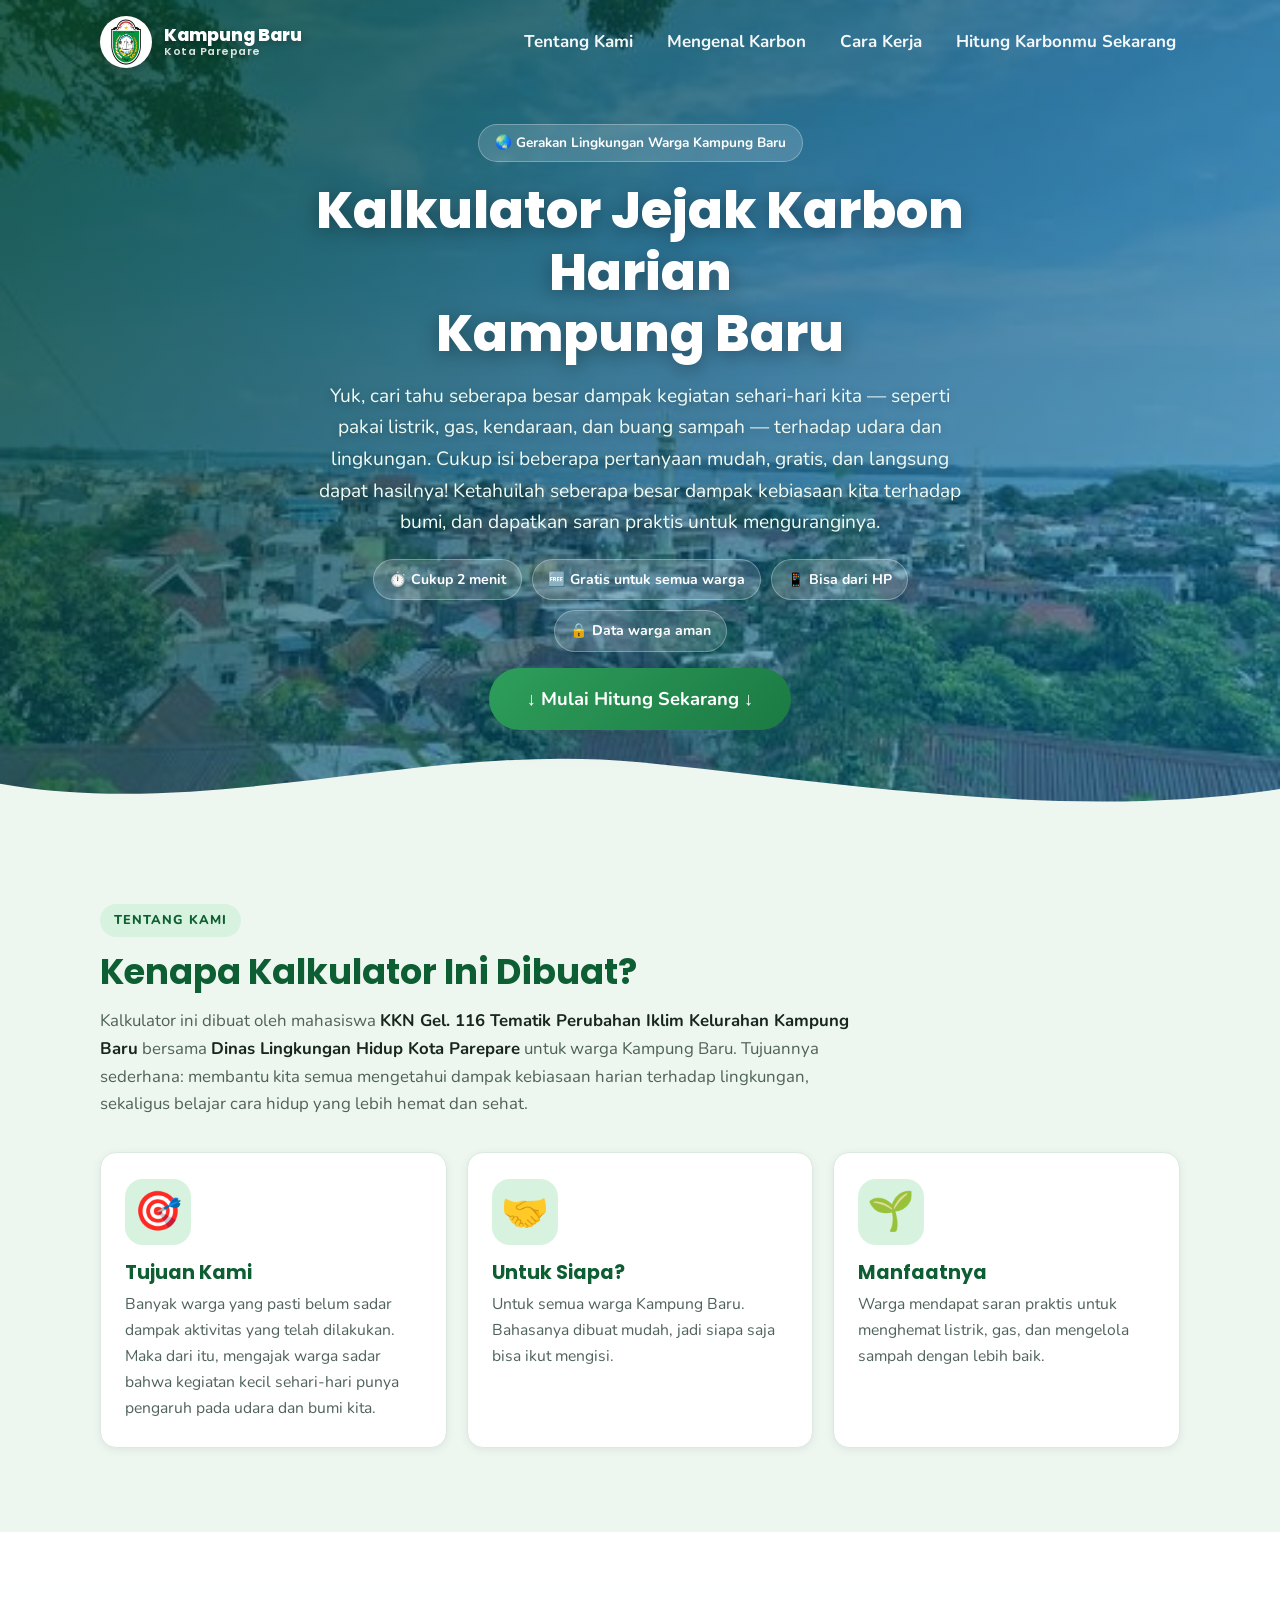
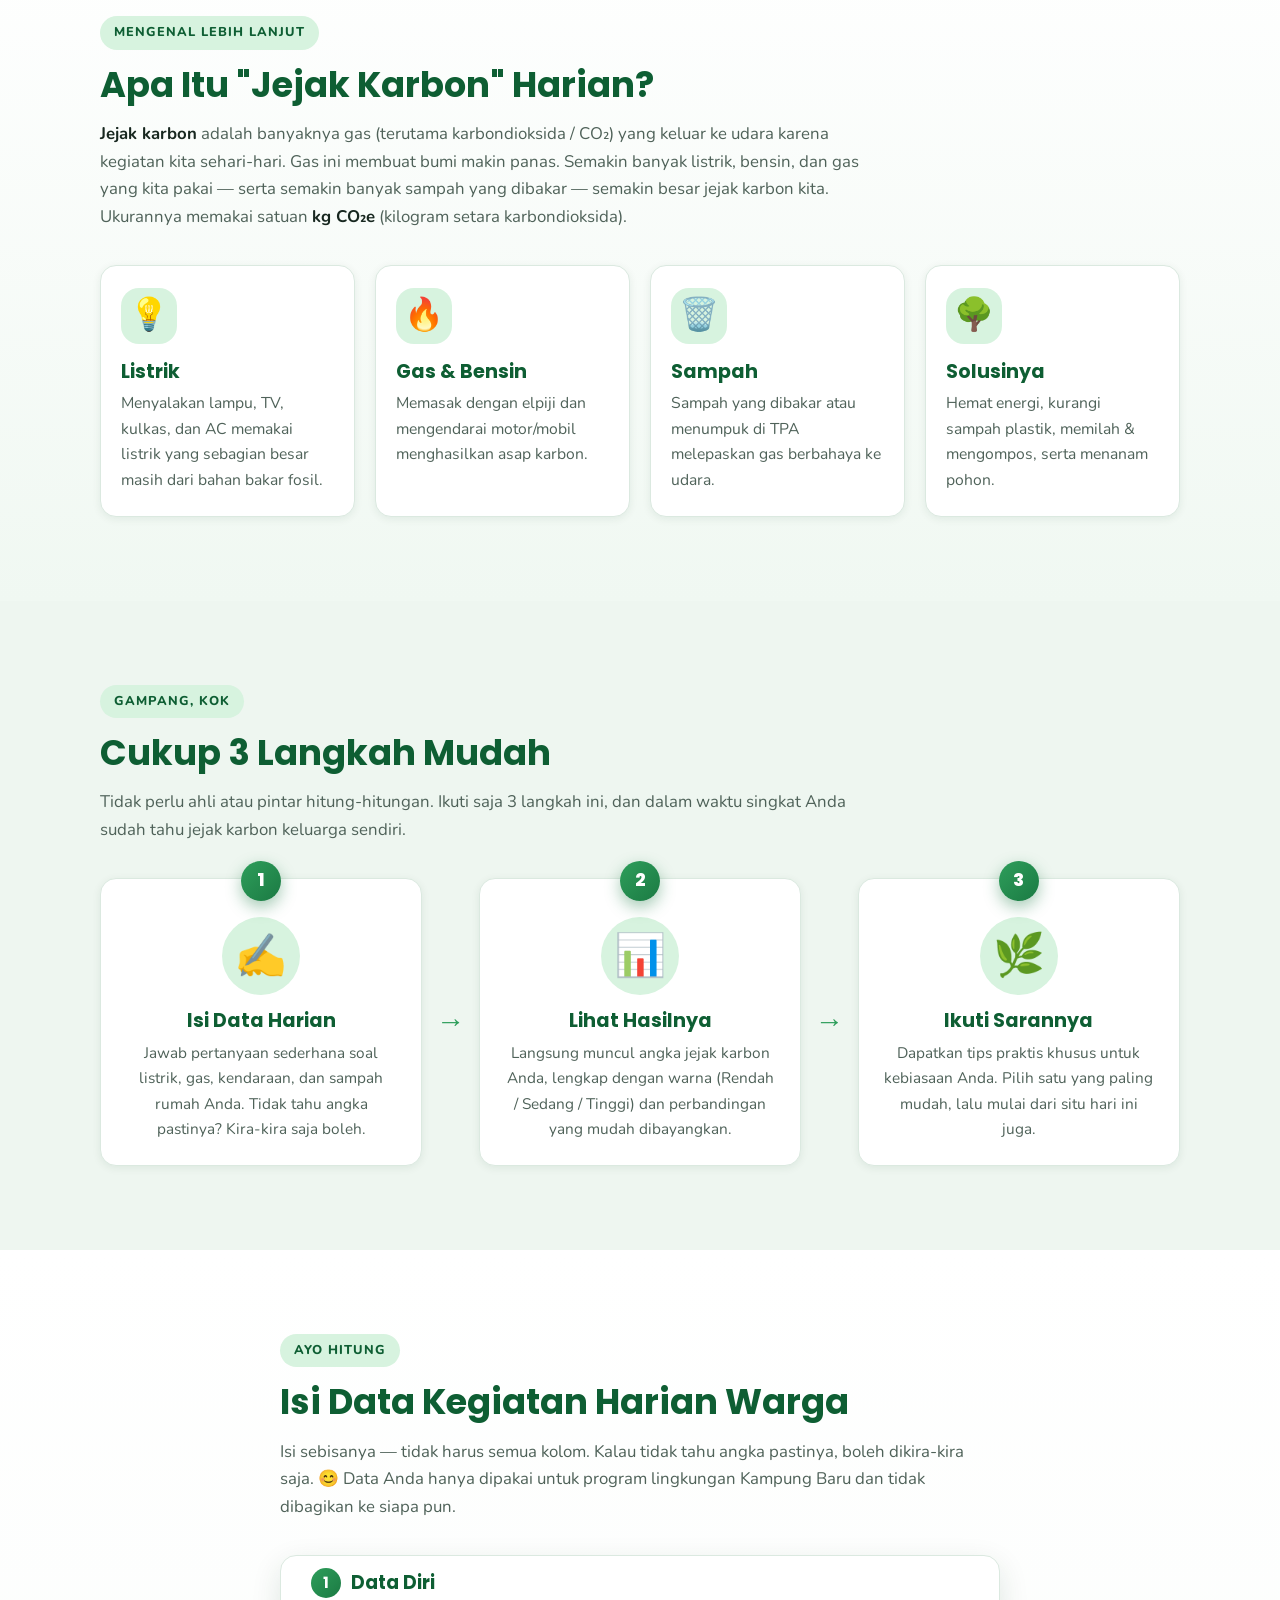
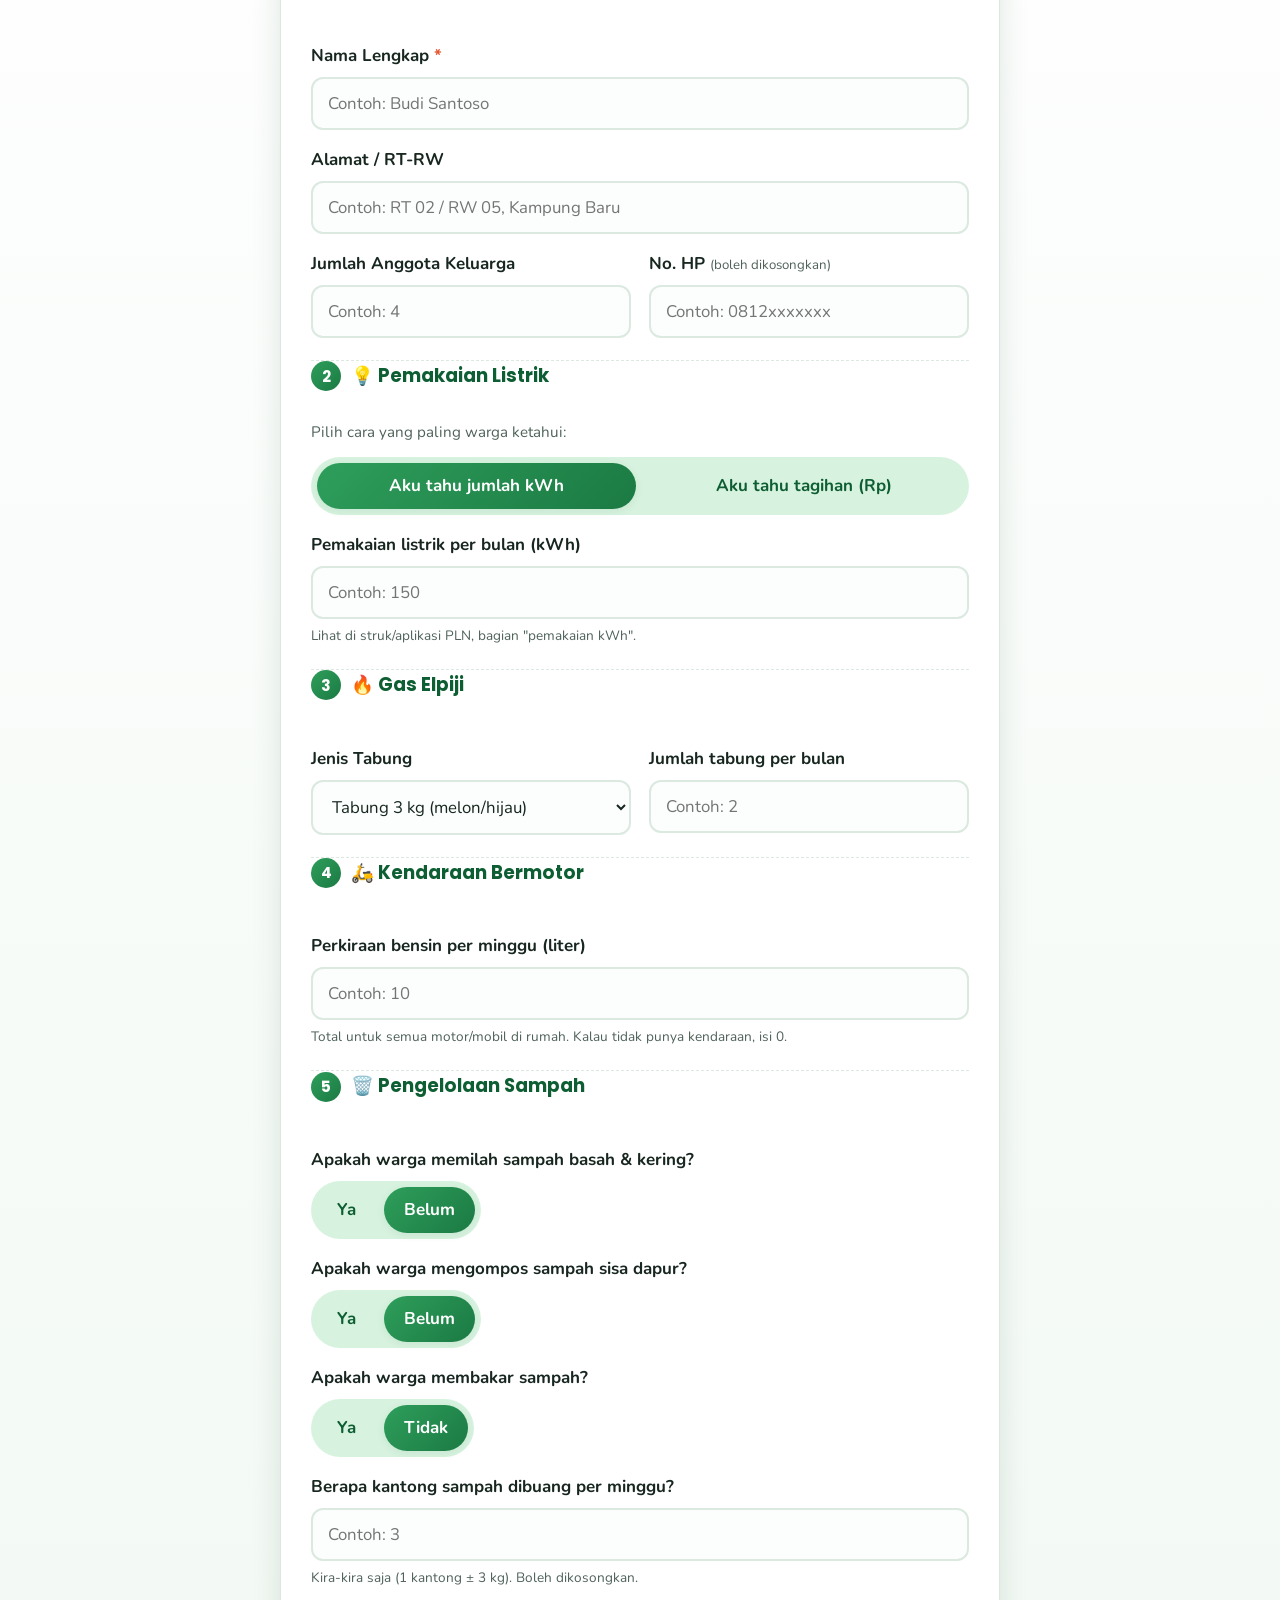
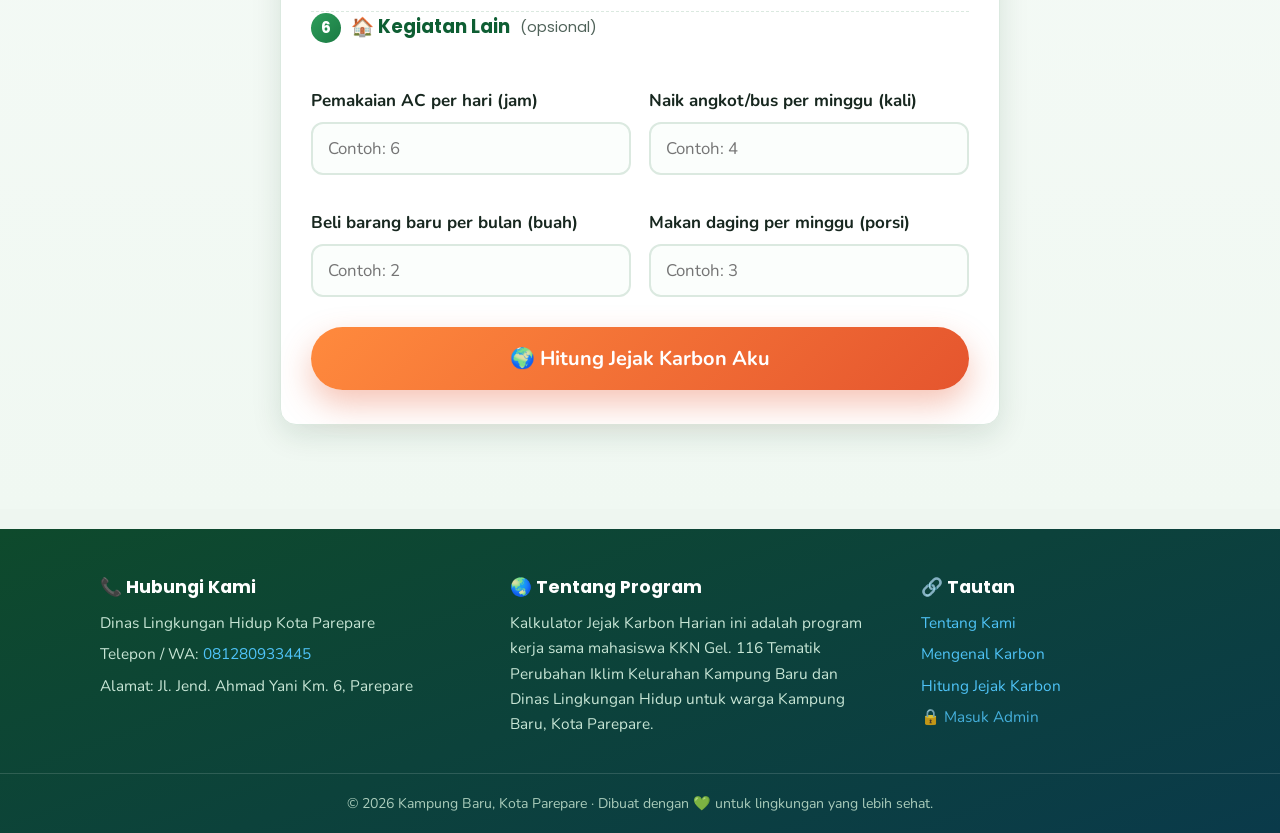
==== index.html @ 6993cfea "Perindah tampilan & perjelas pesan untuk warga Kampung Baru - Hero: tambah chip keunggulan (cukup 2 " ====
<!DOCTYPE html>
<html lang="id">
<head>
  <meta charset="UTF-8">
  <meta name="viewport" content="width=device-width, initial-scale=1.0">
  <meta name="description" content="Kalkulator Jejak Karbon Harian Masyarakat Kampung Baru, Kota Parepare. Ukur dampak warga aktivitas sehari-hari terhadap lingkungan.">
  <meta name="theme-color" content="#1b7a43">
  <title>Kalkulator Jejak Karbon Harian — Kelurahan Kampung Baru, Kecamatan Bacukiki Barat, Kota Parepare</title>

  <link rel="preconnect" href="https://fonts.googleapis.com">
  <link rel="preconnect" href="https://fonts.gstatic.com" crossorigin>
  <link href="https://fonts.googleapis.com/css2?family=Nunito:wght@400;600;700&family=Poppins:wght@600;700;800&display=swap" rel="stylesheet">

  <link rel="stylesheet" href="css/styles.css">
</head>
<body>

  <!-- ============================ HERO / HEADER ============================ -->
  <header class="hero" id="atas">
    <div class="hero-bg" aria-hidden="true"></div>
    <div class="hero-partikel" aria-hidden="true">
      <span></span><span></span><span></span><span></span><span></span><span></span>
    </div>

    <nav class="nav">
      <div class="nav-merek">
        <span class="logo-wrap">
          <img class="logo" src="assets/logo-parepare.png" alt="Logo Kota Parepare"
               onerror="this.style.display='none';var f=document.getElementById('logoFallback');if(f)f.style.display='block';">
          <!-- Fallback emblem (tampil bila logo asli belum diunggah) -->
          <svg id="logoFallback" class="logo logo-fallback" viewBox="0 0 100 100" style="display:none" role="img" aria-label="Emblem Parepare">
            <circle cx="50" cy="50" r="48" fill="#1b7a43" stroke="#fff" stroke-width="3"/>
            <polygon points="50,14 54,26 66,26 56,34 60,46 50,38 40,46 44,34 34,26 46,26" fill="#ffd23f"/>
            <path d="M24 70 h52 l-4 8 h-44 z" fill="#ffffff"/>
            <path d="M50 40 v28 M50 42 l16 24 h-16 z" fill="#ffffff" stroke="#0e5e33" stroke-width="1.5"/>
            <path d="M22 66 q6 4 12 0 q6 -4 12 0 q6 4 12 0 q6 -4 12 0" fill="none" stroke="#4fc3f7" stroke-width="2.4"/>
          </svg>
        </span>
        <span class="nav-judul">Kampung Baru<small>Kota Parepare</small></span>
      </div>

      <button class="nav-toggle" id="navToggle" aria-label="Buka menu">
        <span></span><span></span><span></span>
      </button>

      <ul class="nav-menu" id="navMenu">
        <li><a href="#tentang">Tentang Kami</a></li>
        <li><a href="#belajar">Mengenal Karbon</a></li>
        <li><a href="#langkah">Cara Kerja</a></li>
        <li><a href="#hitung">Hitung Karbonmu Sekarang</a></li>
      </ul>
    </nav>

    <div class="hero-isi">
      <span class="hero-lencana">🌏 Gerakan Lingkungan Warga Kampung Baru</span>
      <h1>Kalkulator Jejak Karbon Harian<br>Kampung Baru</h1>
      <p class="hero-teks">
        Yuk, cari tahu seberapa besar dampak kegiatan sehari-hari kita — seperti pakai listrik,
        gas, kendaraan, dan buang sampah — terhadap udara dan lingkungan.
        Cukup isi beberapa pertanyaan mudah, gratis, dan langsung dapat hasilnya!
        Ketahuilah seberapa besar dampak kebiasaan kita terhadap bumi, dan dapatkan saran praktis untuk menguranginya.
      </p>

      <ul class="hero-chip" aria-label="Keunggulan">
        <li>⏱️ Cukup 2 menit</li>
        <li>🆓 Gratis untuk semua warga</li>
        <li>📱 Bisa dari HP</li>
        <li>🔒 Data warga aman</li>
      </ul>

      <a href="#hitung" class="tombol tombol-hero">↓ Mulai Hitung Sekarang ↓</a>
    </div>

    <svg class="hero-gelombang" viewBox="0 0 1440 120" preserveAspectRatio="none" aria-hidden="true">
      <path d="M0,64 C240,120 480,0 720,32 C960,64 1200,120 1440,72 L1440,120 L0,120 Z"></path>
    </svg>
  </header>

  <main>

    <!-- ============================ TENTANG KAMI ============================ -->
    <section id="tentang" class="seksi reveal">
      <div class="wadah">
        <span class="seksi-label">Tentang Kami</span>
        <h2 class="seksi-judul">Kenapa Kalkulator Ini Dibuat?</h2>
        <p class="seksi-intro">
          Kalkulator ini dibuat oleh mahasiswa <strong>KKN Gel. 116 Tematik Perubahan Iklim Kelurahan Kampung Baru</strong> bersama
          <strong>Dinas Lingkungan Hidup Kota Parepare</strong> untuk warga Kampung Baru.
          Tujuannya sederhana: membantu kita semua mengetahui dampak kebiasaan harian
          terhadap lingkungan, sekaligus belajar cara hidup yang lebih hemat dan sehat.
        </p>

        <div class="kartu-grid">
          <div class="kartu">
            <div class="kartu-ikon">🎯</div>
            <h3>Tujuan Kami</h3>
            <p>Banyak warga yang pasti belum sadar dampak aktivitas yang telah dilakukan. Maka dari itu, mengajak warga sadar bahwa kegiatan kecil sehari-hari punya pengaruh pada udara dan bumi kita.</p>
          </div>
          <div class="kartu">
            <div class="kartu-ikon">🤝</div>
            <h3>Untuk Siapa?</h3>
            <p>Untuk semua warga Kampung Baru. Bahasanya dibuat mudah, jadi siapa saja bisa ikut mengisi.</p>
          </div>
          <div class="kartu">
            <div class="kartu-ikon">🌱</div>
            <h3>Manfaatnya</h3>
            <p>Warga mendapat saran praktis untuk menghemat listrik, gas, dan mengelola sampah dengan lebih baik.</p>
          </div>
        </div>
      </div>
    </section>

    <!-- ======================= MENGENAL KARBON HARIAN ======================= -->
    <section id="belajar" class="seksi seksi-alt reveal">
      <div class="wadah">
        <span class="seksi-label">Mengenal Lebih Lanjut</span>
        <h2 class="seksi-judul">Apa Itu "Jejak Karbon" Harian?</h2>
        <p class="seksi-intro">
          <strong>Jejak karbon</strong> adalah banyaknya gas (terutama karbondioksida / CO₂)
          yang keluar ke udara karena kegiatan kita sehari-hari. Gas ini membuat bumi makin panas.
          Semakin banyak listrik, bensin, dan gas yang kita pakai — serta semakin banyak sampah
          yang dibakar — semakin besar jejak karbon kita. Ukurannya memakai satuan
          <strong>kg CO₂e</strong> (kilogram setara karbondioksida).
        </p>

        <div class="kartu-grid kartu-grid-4">
          <div class="kartu kartu-mini">
            <div class="kartu-ikon">💡</div>
            <h3>Listrik</h3>
            <p>Menyalakan lampu, TV, kulkas, dan AC memakai listrik yang sebagian besar masih dari bahan bakar fosil.</p>
          </div>
          <div class="kartu kartu-mini">
            <div class="kartu-ikon">🔥</div>
            <h3>Gas &amp; Bensin</h3>
            <p>Memasak dengan elpiji dan mengendarai motor/mobil menghasilkan asap karbon.</p>
          </div>
          <div class="kartu kartu-mini">
            <div class="kartu-ikon">🗑️</div>
            <h3>Sampah</h3>
            <p>Sampah yang dibakar atau menumpuk di TPA melepaskan gas berbahaya ke udara.</p>
          </div>
          <div class="kartu kartu-mini">
            <div class="kartu-ikon">🌳</div>
            <h3>Solusinya</h3>
            <p>Hemat energi, kurangi sampah plastik, memilah &amp; mengompos, serta menanam pohon.</p>
          </div>
        </div>
      </div>
    </section>

    <!-- ======================= CARA KERJA / 3 LANGKAH ======================= -->
    <section id="langkah" class="seksi reveal">
      <div class="wadah">
        <span class="seksi-label">Gampang, Kok</span>
        <h2 class="seksi-judul">Cukup 3 Langkah Mudah</h2>
        <p class="seksi-intro">
          Tidak perlu ahli atau pintar hitung-hitungan. Ikuti saja 3 langkah ini, dan dalam
          waktu singkat Anda sudah tahu jejak karbon keluarga sendiri.
        </p>

        <div class="langkah-grid">
          <div class="langkah-kartu">
            <div class="langkah-nomor">1</div>
            <div class="langkah-ikon">✍️</div>
            <h3>Isi Data Harian</h3>
            <p>Jawab pertanyaan sederhana soal listrik, gas, kendaraan, dan sampah rumah Anda. Tidak tahu angka pastinya? Kira-kira saja boleh.</p>
          </div>
          <div class="langkah-panah" aria-hidden="true">→</div>
          <div class="langkah-kartu">
            <div class="langkah-nomor">2</div>
            <div class="langkah-ikon">📊</div>
            <h3>Lihat Hasilnya</h3>
            <p>Langsung muncul angka jejak karbon Anda, lengkap dengan warna (Rendah / Sedang / Tinggi) dan perbandingan yang mudah dibayangkan.</p>
          </div>
          <div class="langkah-panah" aria-hidden="true">→</div>
          <div class="langkah-kartu">
            <div class="langkah-nomor">3</div>
            <div class="langkah-ikon">🌿</div>
            <h3>Ikuti Sarannya</h3>
            <p>Dapatkan tips praktis khusus untuk kebiasaan Anda. Pilih satu yang paling mudah, lalu mulai dari situ hari ini juga.</p>
          </div>
        </div>
      </div>
    </section>

    <!-- ============================ FORMULIR ============================ -->
    <section id="hitung" class="seksi seksi-alt reveal">
      <div class="wadah wadah-sempit">
        <span class="seksi-label">Ayo Hitung</span>
        <h2 class="seksi-judul">Isi Data Kegiatan Harian Warga</h2>
        <p class="seksi-intro">
          Isi sebisanya — tidak harus semua kolom. Kalau tidak tahu angka pastinya, boleh dikira-kira saja. 😊
          Data Anda hanya dipakai untuk program lingkungan Kampung Baru dan tidak dibagikan ke siapa pun.
        </p>

        <form id="formKarbon" class="form-karbon" novalidate>

          <!-- Identitas -->
          <fieldset class="grup">
            <legend><span class="grup-nomor">1</span> Data Diri</legend>
            <div class="baris-input">
              <label for="nama">Nama Lengkap <span class="wajib">*</span></label>
              <input type="text" id="nama" placeholder="Contoh: Budi Santoso" autocomplete="name">
            </div>
            <div class="baris-input">
              <label for="alamat">Alamat / RT-RW</label>
              <input type="text" id="alamat" placeholder="Contoh: RT 02 / RW 05, Kampung Baru">
            </div>
            <div class="dua-kolom">
              <div class="baris-input">
                <label for="anggotaKeluarga">Jumlah Anggota Keluarga</label>
                <input type="number" id="anggotaKeluarga" min="1" step="1" inputmode="numeric" placeholder="Contoh: 4">
              </div>
              <div class="baris-input">
                <label for="noHp">No. HP <span class="opsional">(boleh dikosongkan)</span></label>
                <input type="tel" id="noHp" inputmode="tel" placeholder="Contoh: 0812xxxxxxx">
              </div>
            </div>
          </fieldset>

          <!-- Listrik -->
          <fieldset class="grup">
            <legend><span class="grup-nomor">2</span> 💡 Pemakaian Listrik</legend>
            <p class="grup-hint">Pilih cara yang paling warga ketahui:</p>
            <div class="pilihan-pill pilihan-mode">
              <input type="radio" id="modeKwh" name="modeListrik" value="kwh" checked>
              <label for="modeKwh">Aku tahu jumlah kWh</label>
              <input type="radio" id="modeTagihan" name="modeListrik" value="tagihan">
              <label for="modeTagihan">Aku tahu tagihan (Rp)</label>
            </div>

            <div class="baris-input" id="grupKwh">
              <label for="kwhListrik">Pemakaian listrik per bulan (kWh)</label>
              <input type="number" id="kwhListrik" min="0" step="1" inputmode="decimal" placeholder="Contoh: 150">
              <small class="petunjuk">Lihat di struk/aplikasi PLN, bagian "pemakaian kWh".</small>
            </div>

            <div class="baris-input tersembunyi" id="grupTagihan">
              <label for="tagihanListrik">Tagihan listrik per bulan (Rp)</label>
              <input type="number" id="tagihanListrik" min="0" step="1000" inputmode="decimal" placeholder="Contoh: 250000">
              <small class="petunjuk">Nanti kami perkirakan otomatis jumlah kWh-nya.</small>
            </div>
          </fieldset>

          <!-- Gas -->
          <fieldset class="grup">
            <legend><span class="grup-nomor">3</span> 🔥 Gas Elpiji</legend>
            <div class="dua-kolom">
              <div class="baris-input">
                <label for="jenisTabung">Jenis Tabung</label>
                <select id="jenisTabung">
                  <option value="3">Tabung 3 kg (melon/hijau)</option>
                  <option value="12">Tabung 12 kg (biru)</option>
                </select>
              </div>
              <div class="baris-input">
                <label for="jumlahTabung">Jumlah tabung per bulan</label>
                <input type="number" id="jumlahTabung" min="0" step="1" inputmode="decimal" placeholder="Contoh: 2">
              </div>
            </div>
          </fieldset>

          <!-- Kendaraan -->
          <fieldset class="grup">
            <legend><span class="grup-nomor">4</span> 🛵 Kendaraan Bermotor</legend>
            <div class="baris-input">
              <label for="bensinMinggu">Perkiraan bensin per minggu (liter)</label>
              <input type="number" id="bensinMinggu" min="0" step="0.5" inputmode="decimal" placeholder="Contoh: 10">
              <small class="petunjuk">Total untuk semua motor/mobil di rumah. Kalau tidak punya kendaraan, isi 0.</small>
            </div>
          </fieldset>

          <!-- Sampah -->
          <fieldset class="grup">
            <legend><span class="grup-nomor">5</span> 🗑️ Pengelolaan Sampah</legend>

            <div class="baris-input">
              <label>Apakah warga memilah sampah basah &amp; kering?</label>
              <div class="pilihan-pill">
                <input type="radio" id="memilahYa" name="memilah" value="Ya"><label for="memilahYa">Ya</label>
                <input type="radio" id="memilahTidak" name="memilah" value="Tidak" checked><label for="memilahTidak">Belum</label>
              </div>
            </div>

            <div class="baris-input">
              <label>Apakah warga mengompos sampah sisa dapur?</label>
              <div class="pilihan-pill">
                <input type="radio" id="komposYa" name="mengompos" value="Ya"><label for="komposYa">Ya</label>
                <input type="radio" id="komposTidak" name="mengompos" value="Tidak" checked><label for="komposTidak">Belum</label>
              </div>
            </div>

            <div class="baris-input">
              <label>Apakah warga membakar sampah?</label>
              <div class="pilihan-pill">
                <input type="radio" id="bakarYa" name="membakar" value="Ya"><label for="bakarYa">Ya</label>
                <input type="radio" id="bakarTidak" name="membakar" value="Tidak" checked><label for="bakarTidak">Tidak</label>
              </div>
            </div>

            <div class="baris-input">
              <label for="kantongMinggu">Berapa kantong sampah dibuang per minggu?</label>
              <input type="number" id="kantongMinggu" min="0" step="1" inputmode="decimal" placeholder="Contoh: 3">
              <small class="petunjuk">Kira-kira saja (1 kantong ± 3 kg). Boleh dikosongkan.</small>
            </div>
          </fieldset>

          <!-- Aktivitas lain -->
          <fieldset class="grup">
            <legend><span class="grup-nomor">6</span> 🏠 Kegiatan Lain <span class="opsional">(opsional)</span></legend>
            <div class="dua-kolom">
              <div class="baris-input">
                <label for="acJam">Pemakaian AC per hari (jam)</label>
                <input type="number" id="acJam" min="0" step="1" inputmode="decimal" placeholder="Contoh: 6">
              </div>
              <div class="baris-input">
                <label for="transUmumMinggu">Naik angkot/bus per minggu (kali)</label>
                <input type="number" id="transUmumMinggu" min="0" step="1" inputmode="decimal" placeholder="Contoh: 4">
              </div>
              <div class="baris-input">
                <label for="barangBaruBulan">Beli barang baru per bulan (buah)</label>
                <input type="number" id="barangBaruBulan" min="0" step="1" inputmode="decimal" placeholder="Contoh: 2">
              </div>
              <div class="baris-input">
                <label for="dagingMinggu">Makan daging per minggu (porsi)</label>
                <input type="number" id="dagingMinggu" min="0" step="1" inputmode="decimal" placeholder="Contoh: 3">
              </div>
            </div>
          </fieldset>

          <button type="submit" class="tombol tombol-hitung" id="tombolHitung">
            🌍 Hitung Jejak Karbon Aku
          </button>
        </form>

        <!-- ============================ HASIL ============================ -->
        <section id="hasil" class="hasil tersembunyi" aria-live="polite">
          <p class="hasil-sapaan" id="hasilSapaan"></p>
          <h2 class="hasil-judul">Hasil Jejak Karbon Anda</h2>

          <div class="hasil-total-kotak">
            <span class="hasil-total-label">Total jejak karbon harian Anda</span>
            <div class="hasil-total-angka">
              <span id="hasilTotal">0</span> <small>kg CO₂e / hari</small>
            </div>
            <span class="hasil-total-tahun" id="hasilTotalTahun"></span>
          </div>

          <div id="hasilKategori" class="kategori-badge">
            <div class="kategori-ikon" id="hasilKategoriIkon">🌱</div>
            <div class="kategori-teks">
              <strong id="hasilKategoriNama">Jejak Karbon Rendah</strong>
              <span id="hasilKategoriKet"></span>
            </div>
          </div>

          <div class="gauge">
            <div class="gauge-jalur">
              <div class="gauge-isi" id="gaugeIsi"></div>
            </div>
            <div class="gauge-skala">
              <span>Rendah</span><span>Sedang</span><span>Tinggi</span>
            </div>
          </div>

          <!-- Perbandingan yang mudah dibayangkan -->
          <div class="hasil-blok">
            <h3>🔎 Supaya lebih mudah dibayangkan…</h3>
            <p class="setara-intro">Jejak karbon harian Anda kira-kira setara dengan:</p>
            <div class="setara-grid" id="hasilSetara"></div>
          </div>

          <div class="hasil-blok">
            <h3>Dari mana saja karbonnya?</h3>
            <p class="rincian-intro">Ini bagian-bagian kegiatan Anda yang menghasilkan karbon. Bar yang paling panjang adalah yang paling besar.</p>
            <div id="hasilRincian" class="rincian"></div>
          </div>

          <div class="hasil-blok">
            <h3>💚 Saran untuk Anda</h3>
            <ul id="hasilSaran" class="saran-daftar"></ul>
          </div>

          <div class="hasil-aksi">
            <a href="#hitung" class="tombol tombol-kecil">↻ Hitung Ulang</a>
          </div>
        </section>
      </div>
    </section>
  </main>

  <!-- ============================ FOOTER ============================ -->
  <footer class="footer">
    <div class="wadah footer-isi">
      <div class="footer-kolom">
        <h3>📞 Hubungi Kami</h3>
        <p id="kontakInstansi">Dinas Lingkungan Hidup Kota Parepare</p>
        <p>Telepon / WA: <a id="kontakTelepon" href="tel:081280933445">081280933445</a></p>
        <p>Alamat: <span id="kontakAlamat">Jl. Jend. Ahmad Yani Km. 6, Parepare</span></p>
      </div>
      <div class="footer-kolom">
        <h3>🌏 Tentang Program</h3>
        <p>Kalkulator Jejak Karbon Harian ini adalah program kerja sama mahasiswa KKN Gel. 116 Tematik Perubahan Iklim Kelurahan Kampung Baru
           dan Dinas Lingkungan Hidup untuk warga Kampung Baru, Kota Parepare.</p>
      </div>
      <div class="footer-kolom">
        <h3>🔗 Tautan</h3>
        <p><a href="#tentang">Tentang Kami</a></p>
        <p><a href="#belajar">Mengenal Karbon</a></p>
        <p><a href="#hitung">Hitung Jejak Karbon</a></p>
        <p><a href="#" id="bukaAdmin" class="tautan-admin">🔒 Masuk Admin</a></p>
      </div>
    </div>
    <div class="footer-bawah">
      <p>&copy; <span id="tahunFooter">2026</span> Kampung Baru, Kota Parepare · Dibuat dengan 💚 untuk lingkungan yang lebih sehat.</p>
    </div>
  </footer>

  <!-- ============================ MODAL SARAN ============================ -->
  <div id="modalSaran" class="modal" aria-hidden="true" role="dialog" aria-modal="true" aria-labelledby="modalJudul">
    <div class="modal-latar"></div>
    <div class="modal-kotak">
      <button class="modal-tutup" id="modalTutup" aria-label="Tutup">&times;</button>
      <div class="modal-ikon" id="modalIkon">🌱</div>
      <h3 class="modal-judul" id="modalJudul">Jejak Karbon Aku</h3>
      <p class="modal-ket" id="modalKet"></p>
      <h4 class="modal-subjudul">Beberapa langkah mudah yang bisa warga coba:</h4>
      <ul class="modal-saran" id="modalSaranDaftar"></ul>
      <button class="tombol tombol-penuh" id="modalTutup2" onclick="document.getElementById('modalSaran').classList.remove('tampil')">Baik, Saya Mengerti 👍</button>
    </div>
  </div>

  <!-- ============================ PANEL ADMIN ============================ -->
  <div id="panelAdmin" class="modal panel-admin" aria-hidden="true" role="dialog" aria-modal="true" aria-label="Dashboard Admin">
    <div class="modal-latar"></div>
    <div class="modal-kotak admin-kotak">
      <button class="modal-tutup" id="adminTutup" aria-label="Tutup">&times;</button>
      <h3 class="modal-judul">🔒 Dashboard Admin</h3>

      <!-- Gerbang password -->
      <div id="adminGerbang" class="admin-gerbang">
        <p>Masukkan kata sandi untuk melihat data warga.</p>
        <input type="password" id="adminPassword" placeholder="Kata sandi admin" autocomplete="current-password">
        <p class="admin-pesan" id="adminPesanGerbang"></p>
        <button class="tombol tombol-penuh" id="adminMasukBtn">Masuk</button>
      </div>

      <!-- Isi dashboard -->
      <div id="adminIsi" class="admin-isi tersembunyi">
        <div class="admin-ringkasan">
          <div class="admin-stat">
            <span class="admin-stat-angka" id="adminJumlah">0</span>
            <span class="admin-stat-label">Data Warga</span>
          </div>
          <div class="admin-stat admin-stat-sumber">
            <span class="admin-stat-label">Sumber Data</span>
            <span class="admin-stat-teks" id="adminSumber">—</span>
          </div>
        </div>

        <div class="admin-tombol-baris">
          <button class="tombol tombol-kecil" id="adminMuatBtn">↻ Muat Ulang</button>
          <button class="tombol tombol-kecil tombol-excel" id="adminUnduhXlsx">⬇️ Unduh Excel (.xlsx)</button>
          <button class="tombol tombol-kecil tombol-csv" id="adminUnduhCsv">⬇️ Unduh CSV</button>
        </div>

        <p class="admin-status" id="adminStatus"></p>
        <div class="admin-tabel-wadah" id="adminTabelWadah"></div>
      </div>
    </div>
  </div>

  <!-- ======================= MODAL EDIT DATA WARGA ======================= -->
  <div id="adminEditModal" class="modal panel-admin" aria-hidden="true" role="dialog" aria-modal="true" aria-label="Edit Data Warga">
    <div class="modal-latar" id="adminEditLatar"></div>
    <div class="modal-kotak admin-kotak">
      <button class="modal-tutup" id="adminEditTutup" aria-label="Tutup">&times;</button>
      <h3 class="modal-judul">✏️ Edit Data Warga</h3>
      <p class="modal-ket">Ubah nilai yang perlu diperbaiki, lalu klik “Simpan Perubahan”.</p>
      <div id="adminEditForm" class="admin-edit-form"></div>
      <div class="admin-tombol-baris admin-edit-aksi">
        <button class="tombol" id="adminEditSimpan">💾 Simpan Perubahan</button>
        <button class="tombol tombol-kecil tombol-batal" id="adminEditBatal">Batal</button>
      </div>
    </div>
  </div>

  <!-- ============================ TOAST ============================ -->
  <div id="toast" class="toast" role="status" aria-live="polite"></div>

  <!-- ============================ SCRIPT ============================ -->
  <script src="js/config.js"></script>
  <script src="js/xlsx-export.js"></script>
  <script src="js/storage.js"></script>
  <script src="js/calculator.js"></script>
  <script src="js/admin.js"></script>
  <script src="js/main.js"></script>
</body>
</html>
---- css/styles.css ----
/* ============================================================================
 *  KALKULATOR JEJAK KARBON HARIAN — KAMPUNG BARU, PAREPARE
 *  Gaya (CSS) — Mobile-first, ramah lingkungan, beranimasi & profesional.
 * ========================================================================== */

/* ----------------------------- Variabel ----------------------------------- */
:root {
  --hijau-tua: #0e5e33;
  --hijau: #1b7a43;
  --hijau-terang: #2e9e5b;
  --hijau-muda: #d7f3df;
  --biru: #0288d1;
  --biru-terang: #4fc3f7;
  --kuning: #ffd23f;

  --merah: #e5552e;
  --oranye: #f4a300;

  --tinta: #17271f;
  --tinta-lembut: #4f6259;
  --latar: #eef6f0;
  --putih: #ffffff;
  --garis: #dbe9e0;

  --bayang-sm: 0 2px 8px rgba(14, 60, 36, .08);
  --bayang: 0 10px 30px rgba(14, 60, 36, .12);
  --bayang-lg: 0 20px 55px rgba(14, 60, 36, .18);

  --radius: 16px;
  --radius-sm: 12px;
  --lebar-maks: 1120px;

  --trans: .32s cubic-bezier(.22, .61, .36, 1);
}

/* ------------------------------- Reset ------------------------------------ */
*, *::before, *::after { box-sizing: border-box; }
* { margin: 0; }
html { scroll-behavior: smooth; -webkit-text-size-adjust: 100%; }
body {
  font-family: 'Nunito', -apple-system, BlinkMacSystemFont, 'Segoe UI', Roboto, Arial, sans-serif;
  color: var(--tinta);
  background: var(--latar);
  line-height: 1.65;
  font-size: 17px;
  overflow-x: hidden;
}
img, svg { max-width: 100%; display: block; }
a { color: var(--hijau); text-decoration: none; }
h1, h2, h3, h4 { font-family: 'Poppins', 'Nunito', sans-serif; line-height: 1.2; }
button { font-family: inherit; cursor: pointer; }

/* ----------------------------- Utilitas ----------------------------------- */
.wadah { width: 100%; max-width: var(--lebar-maks); margin: 0 auto; padding: 0 20px; }
.wadah-sempit { max-width: 760px; }
.tersembunyi { display: none !important; }
.opsional { font-weight: 400; font-size: .78em; color: var(--tinta-lembut); }
.wajib { color: var(--merah); }

/* Animasi muncul saat digulir */
.reveal { opacity: 0; transform: translateY(34px); transition: opacity .7s ease, transform .7s cubic-bezier(.22,.61,.36,1); }
.reveal.terlihat { opacity: 1; transform: none; }

/* ------------------------------- Tombol ----------------------------------- */
.tombol {
  display: inline-flex; align-items: center; justify-content: center; gap: 8px;
  border: none; border-radius: 999px;
  background: linear-gradient(135deg, var(--hijau-terang), var(--hijau));
  color: #fff; font-weight: 700; font-size: 1.05rem;
  padding: 14px 30px; box-shadow: var(--bayang);
  transition: transform var(--trans), box-shadow var(--trans), filter var(--trans);
  position: relative; overflow: hidden; text-align: center;
}
.tombol::after {
  content: ""; position: absolute; top: 0; left: -60%; width: 40%; height: 100%;
  background: linear-gradient(120deg, transparent, rgba(255,255,255,.45), transparent);
  transform: skewX(-20deg);
}
.tombol:hover { transform: translateY(-3px); box-shadow: var(--bayang-lg); filter: brightness(1.04); }
.tombol:hover::after { animation: kilau .8s ease; }
.tombol:active { transform: translateY(-1px) scale(.99); }

.tombol-hero { font-size: 1.15rem; padding: 16px 38px; margin-top: 10px; }
.tombol-hitung {
  width: 100%; font-size: 1.25rem; padding: 18px; margin-top: 8px;
  background: linear-gradient(135deg, #ff8a3d, var(--merah));
  box-shadow: 0 14px 32px rgba(229, 85, 46, .35);
}
.tombol-penuh { width: 100%; margin-top: 18px; }
.tombol-kecil { font-size: .95rem; padding: 10px 20px; }
.tombol-excel { background: linear-gradient(135deg, #21a366, #147a44); }
.tombol-csv { background: linear-gradient(135deg, var(--biru), #0166a5); }

/* ================================ HERO ==================================== */
.hero {
  position: relative; overflow: hidden;
  color: #fff; padding-bottom: 60px; isolation: isolate;
}
.hero-bg {
  position: absolute; inset: 0; z-index: -2;
  background-image:
    linear-gradient(135deg, rgba(9,72,43,.82) 0%, rgba(6,86,120,.60) 52%, rgba(2,136,209,.46) 100%),
    url('../assets/latar-parepare.jpg');
  background-size: cover, cover;
  background-position: center, center;
  background-color: #0e5e33;
  animation: zoomPelan 22s ease-in-out infinite alternate;
}

/* Partikel mengambang */
.hero-partikel { position: absolute; inset: 0; z-index: -1; pointer-events: none; }
.hero-partikel span {
  position: absolute; bottom: -40px; border-radius: 50%;
  background: rgba(255,255,255,.16); animation: apung linear infinite;
}
.hero-partikel span:nth-child(1){ left: 8%;  width: 26px; height: 26px; animation-duration: 15s; }
.hero-partikel span:nth-child(2){ left: 24%; width: 14px; height: 14px; animation-duration: 12s; animation-delay: 2s; }
.hero-partikel span:nth-child(3){ left: 46%; width: 34px; height: 34px; animation-duration: 18s; animation-delay: 1s; }
.hero-partikel span:nth-child(4){ left: 65%; width: 12px; height: 12px; animation-duration: 11s; animation-delay: 4s; }
.hero-partikel span:nth-child(5){ left: 80%; width: 22px; height: 22px; animation-duration: 16s; animation-delay: 3s; }
.hero-partikel span:nth-child(6){ left: 92%; width: 16px; height: 16px; animation-duration: 13s; animation-delay: 5s; }

/* Navigasi */
.nav {
  position: relative; z-index: 5;
  display: flex; align-items: center; justify-content: space-between;
  gap: 16px; padding: 16px 20px; max-width: var(--lebar-maks); margin: 0 auto;
}
.nav-merek { display: flex; align-items: center; gap: 12px; }
.logo-wrap { display: inline-flex; }
.logo {
  width: 52px; height: 52px; object-fit: contain;
  background: #fff; border-radius: 50%; padding: 3px;
  box-shadow: 0 4px 14px rgba(0,0,0,.25);
}
.nav-judul {
  display: flex; flex-direction: column; font-family: 'Poppins', sans-serif;
  font-weight: 800; font-size: 1.1rem; line-height: 1.1; color: #fff;
  text-shadow: 0 2px 8px rgba(0,0,0,.3);
}
.nav-judul small { font-weight: 600; font-size: .68rem; opacity: .85; letter-spacing: .5px; }

.nav-toggle {
  display: flex; flex-direction: column; gap: 5px; background: none; border: none;
  padding: 8px; z-index: 6;
}
.nav-toggle span { width: 26px; height: 3px; background: #fff; border-radius: 3px; transition: var(--trans); }
.nav-toggle.aktif span:nth-child(1){ transform: translateY(8px) rotate(45deg); }
.nav-toggle.aktif span:nth-child(2){ opacity: 0; }
.nav-toggle.aktif span:nth-child(3){ transform: translateY(-8px) rotate(-45deg); }

.nav-menu { list-style: none; padding: 0; }
.nav-menu li a {
  color: #fff; font-weight: 700; padding: 8px 4px; display: block;
  position: relative; opacity: .95;
}
.nav-menu li a::after {
  content: ""; position: absolute; left: 0; bottom: 2px; height: 2px; width: 0;
  background: var(--kuning); transition: width var(--trans);
}
.nav-menu li a:hover::after { width: 100%; }

/* Isi hero */
.hero-isi { position: relative; z-index: 3; text-align: center; padding: 40px 20px 30px; max-width: 820px; margin: 0 auto; }
.hero-lencana {
  display: inline-block; background: rgba(255,255,255,.16); backdrop-filter: blur(4px);
  border: 1px solid rgba(255,255,255,.28); color: #fff; font-weight: 700; font-size: .85rem;
  padding: 7px 16px; border-radius: 999px; margin-bottom: 18px;
  animation: masukAtas .7s .1s both;
}
.hero-isi h1 {
  font-size: clamp(1.9rem, 6vw, 3.2rem); font-weight: 800; margin-bottom: 16px;
  text-shadow: 0 4px 20px rgba(0,0,0,.35); animation: masukAtas .7s .2s both;
}
.hero-teks {
  font-size: clamp(1rem, 2.6vw, 1.2rem); max-width: 660px; margin: 0 auto 8px;
  color: #f0fbf4; text-shadow: 0 2px 10px rgba(0,0,0,.3); animation: masukAtas .7s .35s both;
}
/* Chip keunggulan di hero */
.hero-chip {
  list-style: none; padding: 0; margin: 20px auto 6px;
  display: flex; flex-wrap: wrap; justify-content: center; gap: 10px;
  max-width: 620px; animation: masukAtas .7s .45s both;
}
.hero-chip li {
  background: rgba(255,255,255,.15); border: 1px solid rgba(255,255,255,.3);
  backdrop-filter: blur(4px); color: #fff; font-weight: 700; font-size: .88rem;
  padding: 8px 15px; border-radius: 999px; white-space: nowrap;
}

.tombol-hero { animation: masukAtas .7s .55s both; }

/* Gelombang pemisah */
.hero-gelombang { position: absolute; left: 0; right: 0; bottom: -1px; width: 100%; height: 80px; z-index: 2; }
.hero-gelombang path { fill: var(--latar); }

/* ================================ SEKSI =================================== */
.seksi { padding: 64px 0; }
.seksi-alt { background: linear-gradient(180deg, #ffffff, #f0f8f2); }
.seksi-label {
  display: inline-block; background: var(--hijau-muda); color: var(--hijau-tua);
  font-weight: 800; font-size: .8rem; letter-spacing: 1px; text-transform: uppercase;
  padding: 6px 14px; border-radius: 999px; margin-bottom: 14px;
}
.seksi-judul { font-size: clamp(1.5rem, 4.5vw, 2.2rem); color: var(--hijau-tua); margin-bottom: 14px; }
.seksi-intro { color: var(--tinta-lembut); max-width: 760px; margin-bottom: 34px; font-size: 1.05rem; }
.seksi-intro strong { color: var(--tinta); }

/* Kartu */
.kartu-grid { display: grid; grid-template-columns: 1fr; gap: 20px; }
.kartu {
  background: var(--putih); border: 1px solid var(--garis); border-radius: var(--radius);
  padding: 26px 24px; box-shadow: var(--bayang-sm); transition: transform var(--trans), box-shadow var(--trans);
  position: relative; overflow: hidden;
}
.kartu::before {
  content: ""; position: absolute; top: 0; left: 0; width: 100%; height: 5px;
  background: linear-gradient(90deg, var(--hijau-terang), var(--biru-terang));
  transform: scaleX(0); transform-origin: left; transition: transform var(--trans);
}
.kartu:hover { transform: translateY(-6px); box-shadow: var(--bayang); }
.kartu:hover::before { transform: scaleX(1); }
.kartu-ikon {
  font-size: 2.4rem; width: 66px; height: 66px; display: flex; align-items: center; justify-content: center;
  background: var(--hijau-muda); border-radius: 18px; margin-bottom: 16px;
}
.kartu h3 { color: var(--hijau-tua); font-size: 1.2rem; margin-bottom: 8px; }
.kartu p { color: var(--tinta-lembut); font-size: .98rem; }
.kartu-mini { padding: 22px 20px; }
.kartu-mini .kartu-ikon { width: 56px; height: 56px; font-size: 2rem; }

/* ============================ 3 LANGKAH MUDAH =========================== */
.langkah-grid {
  display: flex; flex-direction: column; align-items: stretch; gap: 14px;
}
.langkah-kartu {
  position: relative; background: var(--putih); border: 1px solid var(--garis);
  border-radius: var(--radius); padding: 30px 24px 24px; text-align: center;
  box-shadow: var(--bayang-sm); transition: transform var(--trans), box-shadow var(--trans);
  flex: 1;
}
.langkah-kartu:hover { transform: translateY(-6px); box-shadow: var(--bayang); }
.langkah-nomor {
  position: absolute; top: -18px; left: 50%; transform: translateX(-50%);
  width: 40px; height: 40px; border-radius: 50%;
  background: linear-gradient(135deg, var(--hijau-terang), var(--hijau));
  color: #fff; font-family: 'Poppins', sans-serif; font-weight: 800; font-size: 1.1rem;
  display: flex; align-items: center; justify-content: center;
  box-shadow: 0 6px 16px rgba(27,122,67,.4);
}
.langkah-ikon {
  font-size: 2.6rem; width: 78px; height: 78px; margin: 8px auto 14px;
  display: flex; align-items: center; justify-content: center;
  background: var(--hijau-muda); border-radius: 50%;
}
.langkah-kartu h3 { color: var(--hijau-tua); font-size: 1.2rem; margin-bottom: 8px; }
.langkah-kartu p { color: var(--tinta-lembut); font-size: .96rem; }
.langkah-panah {
  align-self: center; color: var(--hijau-terang); font-size: 1.8rem; font-weight: 800;
  transform: rotate(90deg); line-height: 1;
}

@media (min-width: 820px) {
  .langkah-grid { flex-direction: row; align-items: stretch; }
  .langkah-panah { transform: none; }
}

/* ================================ FORM =================================== */
.form-karbon {
  background: var(--putih); border-radius: var(--radius); box-shadow: var(--bayang);
  padding: 10px 22px 30px; border: 1px solid var(--garis);
}
.grup { border: none; padding: 22px 0; border-bottom: 1px dashed var(--garis); }
.grup:last-of-type { border-bottom: none; }
.grup legend {
  font-family: 'Poppins', sans-serif; font-weight: 700; font-size: 1.15rem; color: var(--hijau-tua);
  display: flex; align-items: center; gap: 10px; margin-bottom: 6px; padding: 0;
}
.grup-nomor {
  display: inline-flex; align-items: center; justify-content: center;
  width: 30px; height: 30px; background: linear-gradient(135deg, var(--hijau-terang), var(--hijau));
  color: #fff; border-radius: 50%; font-size: .95rem; flex-shrink: 0;
}
.grup-hint { color: var(--tinta-lembut); font-size: .95rem; margin-bottom: 12px; }

.baris-input { margin-top: 16px; }
.baris-input label { display: block; font-weight: 700; margin-bottom: 7px; color: var(--tinta); }
.baris-input input, .baris-input select {
  width: 100%; padding: 13px 15px; border: 2px solid var(--garis); border-radius: var(--radius-sm);
  font-size: 1.05rem; font-family: inherit; background: #fbfefc; color: var(--tinta);
  transition: border-color var(--trans), box-shadow var(--trans);
}
.baris-input input:focus, .baris-input select:focus {
  outline: none; border-color: var(--hijau-terang); box-shadow: 0 0 0 4px rgba(46,158,91,.15); background: #fff;
}
.input-salah { border-color: var(--merah) !important; box-shadow: 0 0 0 4px rgba(229,85,46,.15) !important; animation: goyang .4s; }
.petunjuk { display: block; margin-top: 6px; color: var(--tinta-lembut); font-size: .85rem; }
.dua-kolom { display: grid; grid-template-columns: 1fr; gap: 0; }

/* Pilihan pill (Ya/Tidak, mode) */
.pilihan-pill { display: inline-flex; flex-wrap: wrap; gap: 8px; background: var(--hijau-muda); padding: 6px; border-radius: 999px; }
.pilihan-pill input { position: absolute; opacity: 0; width: 0; height: 0; }
.pilihan-pill label {
  margin: 0 !important; padding: 9px 20px; border-radius: 999px; font-weight: 700; color: var(--hijau-tua);
  cursor: pointer; transition: var(--trans); user-select: none;
}
.pilihan-pill input:checked + label {
  background: linear-gradient(135deg, var(--hijau-terang), var(--hijau)); color: #fff; box-shadow: var(--bayang-sm);
}
.pilihan-pill input:focus-visible + label { box-shadow: 0 0 0 3px rgba(2,136,209,.4); }
.pilihan-mode { display: flex; }
.pilihan-mode label { flex: 1; text-align: center; }

/* ================================ HASIL ================================== */
.hasil {
  margin-top: 32px; background: var(--putih); border-radius: var(--radius);
  box-shadow: var(--bayang-lg); padding: 30px 24px; border: 1px solid var(--garis);
  opacity: 0; transform: translateY(30px) scale(.98); transition: opacity .6s ease, transform .6s cubic-bezier(.22,.61,.36,1);
}
.hasil.tampil { opacity: 1; transform: none; }
.hasil-sapaan {
  text-align: center; font-weight: 700; color: var(--hijau); font-size: 1.02rem;
  background: var(--hijau-muda); border-radius: 999px; padding: 8px 16px;
  margin: 0 auto 14px; max-width: max-content;
}
.hasil-judul { text-align: center; color: var(--hijau-tua); font-size: 1.6rem; margin-bottom: 22px; }

.hasil-total-kotak {
  text-align: center; background: linear-gradient(135deg, var(--hijau-tua), var(--biru));
  color: #fff; border-radius: var(--radius); padding: 26px 20px; box-shadow: var(--bayang);
}
.hasil-total-label { display: block; font-weight: 600; opacity: .9; font-size: .95rem; }
.hasil-total-angka { font-family: 'Poppins', sans-serif; font-weight: 800; font-size: clamp(2.6rem, 12vw, 4rem); line-height: 1.1; }
.hasil-total-angka small { font-size: .9rem; font-weight: 600; opacity: .9; }
.hasil-total-tahun {
  display: inline-block; margin-top: 10px; font-size: .88rem; font-weight: 700;
  background: rgba(255,255,255,.18); border: 1px solid rgba(255,255,255,.25);
  padding: 5px 14px; border-radius: 999px;
}

/* Perbandingan "setara dengan" */
.setara-intro { color: var(--tinta-lembut); font-size: .96rem; margin-bottom: 14px; }
.rincian-intro { color: var(--tinta-lembut); font-size: .92rem; margin-bottom: 14px; margin-top: -4px; }
.setara-grid { display: grid; grid-template-columns: 1fr; gap: 12px; }
.setara-kartu {
  background: linear-gradient(160deg, #f4faf6, #eaf6ef); border: 1px solid var(--garis);
  border-radius: var(--radius-sm); padding: 18px 16px; text-align: center;
  animation: masukAtas .5s both;
}
.setara-ikon { font-size: 2.2rem; margin-bottom: 6px; }
.setara-angka {
  font-family: 'Poppins', sans-serif; font-weight: 800; font-size: 1.7rem;
  color: var(--hijau-tua); line-height: 1.1;
}
.setara-satuan { font-weight: 700; color: var(--hijau); font-size: .95rem; margin-bottom: 6px; }
.setara-ket { color: var(--tinta-lembut); font-size: .84rem; line-height: 1.4; }

@media (min-width: 620px) {
  .setara-grid { grid-template-columns: repeat(3, 1fr); }
}

/* Badge kategori */
.kategori-badge {
  display: flex; align-items: center; gap: 16px; margin-top: 20px; padding: 18px 20px;
  border-radius: var(--radius); border: 2px solid var(--garis); background: #fafefb;
  transition: var(--trans);
}
.kategori-badge.rendah { border-color: #7ecb93; background: #edfaf0; }
.kategori-badge.sedang { border-color: #ffcf6b; background: #fff8e9; }
.kategori-badge.tinggi { border-color: #f3a488; background: #fdefe9; }
.kategori-ikon { font-size: 2.6rem; animation: denyut 2s ease-in-out infinite; }
.kategori-teks { display: flex; flex-direction: column; }
.kategori-teks strong { font-family: 'Poppins', sans-serif; font-size: 1.2rem; }
.kategori-badge.rendah .kategori-teks strong { color: #1c7a43; }
.kategori-badge.sedang .kategori-teks strong { color: #b9791a; }
.kategori-badge.tinggi .kategori-teks strong { color: #c0421f; }
.kategori-teks span { color: var(--tinta-lembut); font-size: .95rem; }

/* Gauge */
.gauge { margin-top: 22px; }
.gauge-jalur { height: 20px; border-radius: 999px; background: linear-gradient(90deg, #7ecb93 0%, #ffcf6b 50%, #f3a488 100%); position: relative; overflow: hidden; box-shadow: inset 0 2px 6px rgba(0,0,0,.12); }
.gauge-isi { height: 100%; width: 0; border-radius: 999px; transition: width 1.1s cubic-bezier(.22,.61,.36,1); position: relative; }
.gauge-isi::after { content: ""; position: absolute; right: 0; top: 50%; transform: translate(50%,-50%); width: 26px; height: 26px; border-radius: 50%; background: #fff; border: 4px solid currentColor; box-shadow: var(--bayang-sm); }
.gauge-isi.rendah { background: rgba(46,158,91,.35); color: var(--hijau-terang); }
.gauge-isi.sedang { background: rgba(244,163,0,.30); color: var(--oranye); }
.gauge-isi.tinggi { background: rgba(229,85,46,.30); color: var(--merah); }
.gauge-skala { display: flex; justify-content: space-between; margin-top: 8px; font-size: .82rem; font-weight: 700; color: var(--tinta-lembut); }

/* Rincian */
.hasil-blok { margin-top: 28px; }
.hasil-blok h3 { color: var(--hijau-tua); font-size: 1.2rem; margin-bottom: 14px; }
.rincian-baris { margin-bottom: 14px; }
.rincian-label { display: flex; align-items: center; gap: 8px; font-weight: 700; font-size: .95rem; margin-bottom: 6px; }
.rincian-ikon { font-size: 1.1rem; }
.rincian-nilai { margin-left: auto; color: var(--tinta-lembut); font-weight: 700; }
.rincian-bar { height: 12px; background: var(--hijau-muda); border-radius: 999px; overflow: hidden; }
.rincian-bar-isi { height: 100%; width: 0; border-radius: 999px; transition: width 1s cubic-bezier(.22,.61,.36,1); }
.rincian-bar-isi.listrik { background: linear-gradient(90deg, #ffd23f, #f4a300); }
.rincian-bar-isi.gas { background: linear-gradient(90deg, #ff8a3d, #e5552e); }
.rincian-bar-isi.kendaraan { background: linear-gradient(90deg, #7c5cff, #5636d6); }
.rincian-bar-isi.sampah { background: linear-gradient(90deg, #8d6e63, #5d4037); }
.rincian-bar-isi.lain { background: linear-gradient(90deg, var(--biru-terang), var(--biru)); }

/* Saran */
.saran-daftar { list-style: none; padding: 0; }
.saran-daftar li {
  background: #f4faf6; border-left: 4px solid var(--hijau-terang); border-radius: 10px;
  padding: 12px 16px; margin-bottom: 10px; font-size: .98rem;
  animation: masukKiri .5s both;
}
.hasil-aksi { text-align: center; margin-top: 26px; }

/* ================================ FOOTER ================================= */
.footer { background: linear-gradient(160deg, #0e4a2c, #0a3a4a); color: #d9efe2; margin-top: 20px; }
.footer-isi { display: grid; grid-template-columns: 1fr; gap: 26px; padding-top: 48px; padding-bottom: 30px; }
.footer-kolom h3 { color: #fff; font-size: 1.1rem; margin-bottom: 12px; }
.footer-kolom p { font-size: .96rem; margin-bottom: 6px; color: #c7e5d5; }
.footer-kolom a { color: var(--biru-terang); }
.footer-kolom a:hover { color: var(--kuning); }
.tautan-admin { opacity: .85; }
.footer-bawah { border-top: 1px solid rgba(255,255,255,.14); padding: 18px 20px; text-align: center; font-size: .88rem; color: #a9cbba; }

/* ================================ MODAL ================================== */
.modal { position: fixed; inset: 0; z-index: 100; display: none; align-items: center; justify-content: center; padding: 18px; }
.modal.tampil { display: flex; animation: munculModal .3s ease; }
.modal-latar { position: absolute; inset: 0; background: rgba(9,40,26,.6); backdrop-filter: blur(3px); }
.modal-kotak {
  position: relative; z-index: 2; background: #fff; border-radius: 20px; max-width: 520px; width: 100%;
  max-height: 90vh; overflow-y: auto; padding: 34px 26px 26px; box-shadow: var(--bayang-lg); text-align: center;
  animation: pop .4s cubic-bezier(.22,.61,.36,1);
}
.modal-tutup {
  position: absolute; top: 12px; right: 14px; background: #f0f4f1; border: none; width: 38px; height: 38px;
  border-radius: 50%; font-size: 1.5rem; line-height: 1; color: var(--tinta-lembut); transition: var(--trans);
}
.modal-tutup:hover { background: var(--merah); color: #fff; transform: rotate(90deg); }
.modal-ikon { font-size: 3.4rem; margin-bottom: 8px; animation: denyut 2s ease-in-out infinite; }
.modal-judul { color: var(--hijau-tua); font-size: 1.5rem; margin-bottom: 8px; }
.modal-ket { color: var(--tinta-lembut); margin-bottom: 18px; }
.modal-subjudul { text-align: left; color: var(--tinta); font-size: 1rem; margin-bottom: 10px; }
.modal-saran { list-style: none; padding: 0; text-align: left; }
.modal-saran li { background: #f4faf6; border-radius: 10px; padding: 11px 14px; margin-bottom: 8px; font-size: .96rem; }

/* ============================ PANEL ADMIN ================================ */
.admin-kotak { max-width: 960px; text-align: left; }
.admin-gerbang { text-align: center; max-width: 360px; margin: 10px auto; }
.admin-gerbang p { color: var(--tinta-lembut); margin-bottom: 14px; }
.admin-gerbang input {
  width: 100%; padding: 13px 15px; border: 2px solid var(--garis); border-radius: var(--radius-sm);
  font-size: 1.05rem; text-align: center; margin-bottom: 8px;
}
.admin-gerbang input:focus { outline: none; border-color: var(--hijau-terang); box-shadow: 0 0 0 4px rgba(46,158,91,.15); }
.admin-pesan { color: var(--merah); font-weight: 700; font-size: .9rem; min-height: 20px; margin: 4px 0; opacity: 0; transition: var(--trans); }
.admin-pesan.tampil { opacity: 1; }

.admin-ringkasan { display: flex; flex-wrap: wrap; gap: 14px; margin: 6px 0 18px; }
.admin-stat { background: var(--hijau-muda); border-radius: var(--radius-sm); padding: 14px 20px; flex: 1; min-width: 130px; }
.admin-stat-angka { display: block; font-family: 'Poppins', sans-serif; font-weight: 800; font-size: 2rem; color: var(--hijau-tua); line-height: 1; }
.admin-stat-label { font-size: .82rem; color: var(--tinta-lembut); font-weight: 700; text-transform: uppercase; letter-spacing: .5px; }
.admin-stat-teks { display: block; font-weight: 700; color: var(--hijau-tua); margin-top: 4px; }

.admin-tombol-baris { display: flex; flex-wrap: wrap; gap: 10px; margin-bottom: 14px; }
.admin-status { color: var(--tinta-lembut); font-size: .9rem; min-height: 18px; }
.admin-kosong { text-align: center; color: var(--tinta-lembut); padding: 30px 10px; }

.admin-tabel-wadah { overflow-x: auto; border: 1px solid var(--garis); border-radius: var(--radius-sm); -webkit-overflow-scrolling: touch; }
.admin-tabel { border-collapse: collapse; width: 100%; font-size: .84rem; white-space: nowrap; }
.admin-tabel th, .admin-tabel td { padding: 9px 12px; border-bottom: 1px solid var(--garis); text-align: left; }
.admin-tabel thead th { background: var(--hijau-tua); color: #fff; position: sticky; top: 0; font-weight: 700; }
.admin-tabel tbody tr:nth-child(even) { background: #f5faf6; }
.admin-tabel tbody tr:hover { background: var(--hijau-muda); }
.admin-no { text-align: center; color: var(--tinta-lembut); }

/* Kolom aksi (Edit / Hapus) */
.admin-aksi-kol { text-align: center; }
.admin-aksi { white-space: nowrap; }
.admin-aksi-btn {
  border: none; border-radius: 8px; padding: 6px 11px; margin: 0 3px; cursor: pointer;
  font-size: .82rem; font-weight: 700; color: #fff; transition: var(--trans);
}
.admin-aksi-btn:hover { transform: translateY(-1px); box-shadow: var(--bayang-lg); }
.admin-edit { background: linear-gradient(135deg, #2e9e5b, #147a44); }
.admin-hapus { background: linear-gradient(135deg, #e0533d, #c0392b); }

/* Form edit data warga (di dalam modal) */
.admin-edit-form {
  display: grid; grid-template-columns: repeat(2, minmax(0, 1fr)); gap: 12px 16px;
  text-align: left; margin-bottom: 18px;
}
.admin-edit-field { display: flex; flex-direction: column; gap: 5px; }
.admin-edit-field span { font-size: .8rem; font-weight: 700; color: var(--tinta-lembut); }
.admin-edit-field input {
  padding: 9px 11px; border: 2px solid var(--garis); border-radius: var(--radius-sm);
  font-size: .92rem; width: 100%;
}
.admin-edit-field input:focus {
  outline: none; border-color: var(--hijau-terang); box-shadow: 0 0 0 3px rgba(46,158,91,.15);
}
.admin-edit-aksi { margin-top: 4px; }
.tombol-batal { background: linear-gradient(135deg, #8a97a0, #6c7a83); }

@media (max-width: 560px) {
  .admin-edit-form { grid-template-columns: 1fr; }
}

/* ================================ TOAST ================================== */
.toast {
  position: fixed; left: 50%; bottom: 24px; transform: translate(-50%, 16px);
  background: var(--tinta); color: #fff; padding: 14px 22px; border-radius: 999px;
  box-shadow: var(--bayang-lg); font-weight: 700; z-index: 200; max-width: 90vw; text-align: center;
  font-size: .95rem; opacity: 0; visibility: hidden; pointer-events: none;
  transition: transform .45s cubic-bezier(.22,.61,.36,1), opacity .3s ease, visibility 0s linear .3s;
}
.toast.tampil {
  transform: translate(-50%, 0); opacity: 1; visibility: visible; pointer-events: auto;
  transition: transform .45s cubic-bezier(.22,.61,.36,1), opacity .3s ease, visibility 0s;
}

/* ============================== KEYFRAMES ================================ */
@keyframes kilau { from { left: -60%; } to { left: 140%; } }
@keyframes apung { 0% { transform: translateY(0) scale(1); opacity: 0; } 10% { opacity: 1; } 90% { opacity: .6; } 100% { transform: translateY(-105vh) scale(1.3); opacity: 0; } }
@keyframes zoomPelan { from { transform: scale(1); } to { transform: scale(1.12); } }
@keyframes masukAtas { from { opacity: 0; transform: translateY(26px); } to { opacity: 1; transform: none; } }
@keyframes masukKiri { from { opacity: 0; transform: translateX(-16px); } to { opacity: 1; transform: none; } }
@keyframes denyut { 0%,100% { transform: scale(1); } 50% { transform: scale(1.12); } }
@keyframes goyang { 0%,100% { transform: translateX(0); } 25% { transform: translateX(-6px); } 75% { transform: translateX(6px); } }
@keyframes munculModal { from { opacity: 0; } to { opacity: 1; } }
@keyframes pop { from { opacity: 0; transform: scale(.9) translateY(10px); } to { opacity: 1; transform: none; } }

/* ============================ RESPONSIF ================================= */
@media (min-width: 640px) {
  .dua-kolom { grid-template-columns: 1fr 1fr; gap: 18px; }
  .kartu-grid { grid-template-columns: 1fr 1fr; }
  .footer-isi { grid-template-columns: 1fr 1fr; }
  .form-karbon { padding: 12px 30px 34px; }
}

@media (min-width: 960px) {
  .kartu-grid { grid-template-columns: repeat(3, 1fr); }
  .kartu-grid-4 { grid-template-columns: repeat(4, 1fr); }
  .footer-isi { grid-template-columns: 2fr 2fr 1.4fr; gap: 40px; }
  .seksi { padding: 84px 0; }
}

/* Menu HP */
@media (max-width: 800px) {
  .nav-menu {
    position: absolute; top: 100%; right: 12px; left: 12px;
    background: rgba(9,60,36,.97); backdrop-filter: blur(8px);
    border-radius: 16px; padding: 10px; box-shadow: var(--bayang-lg);
    display: none; flex-direction: column; gap: 2px;
  }
  .nav-menu.buka { display: flex; animation: masukAtas .3s ease; }
  .nav-menu li a { padding: 12px 16px; border-radius: 10px; }
  .nav-menu li a:hover { background: rgba(255,255,255,.1); }
}
@media (min-width: 801px) {
  .nav-toggle { display: none; }
  .nav-menu { display: flex; align-items: center; gap: 26px; }
}

/* Kurangi animasi bila pengguna memilih demikian */
@media (prefers-reduced-motion: reduce) {
  *, *::before, *::after { animation-duration: .001ms !important; animation-iteration-count: 1 !important; transition-duration: .001ms !important; scroll-behavior: auto !important; }
  .reveal { opacity: 1; transform: none; }
  .hero-bg { animation: none; }
}
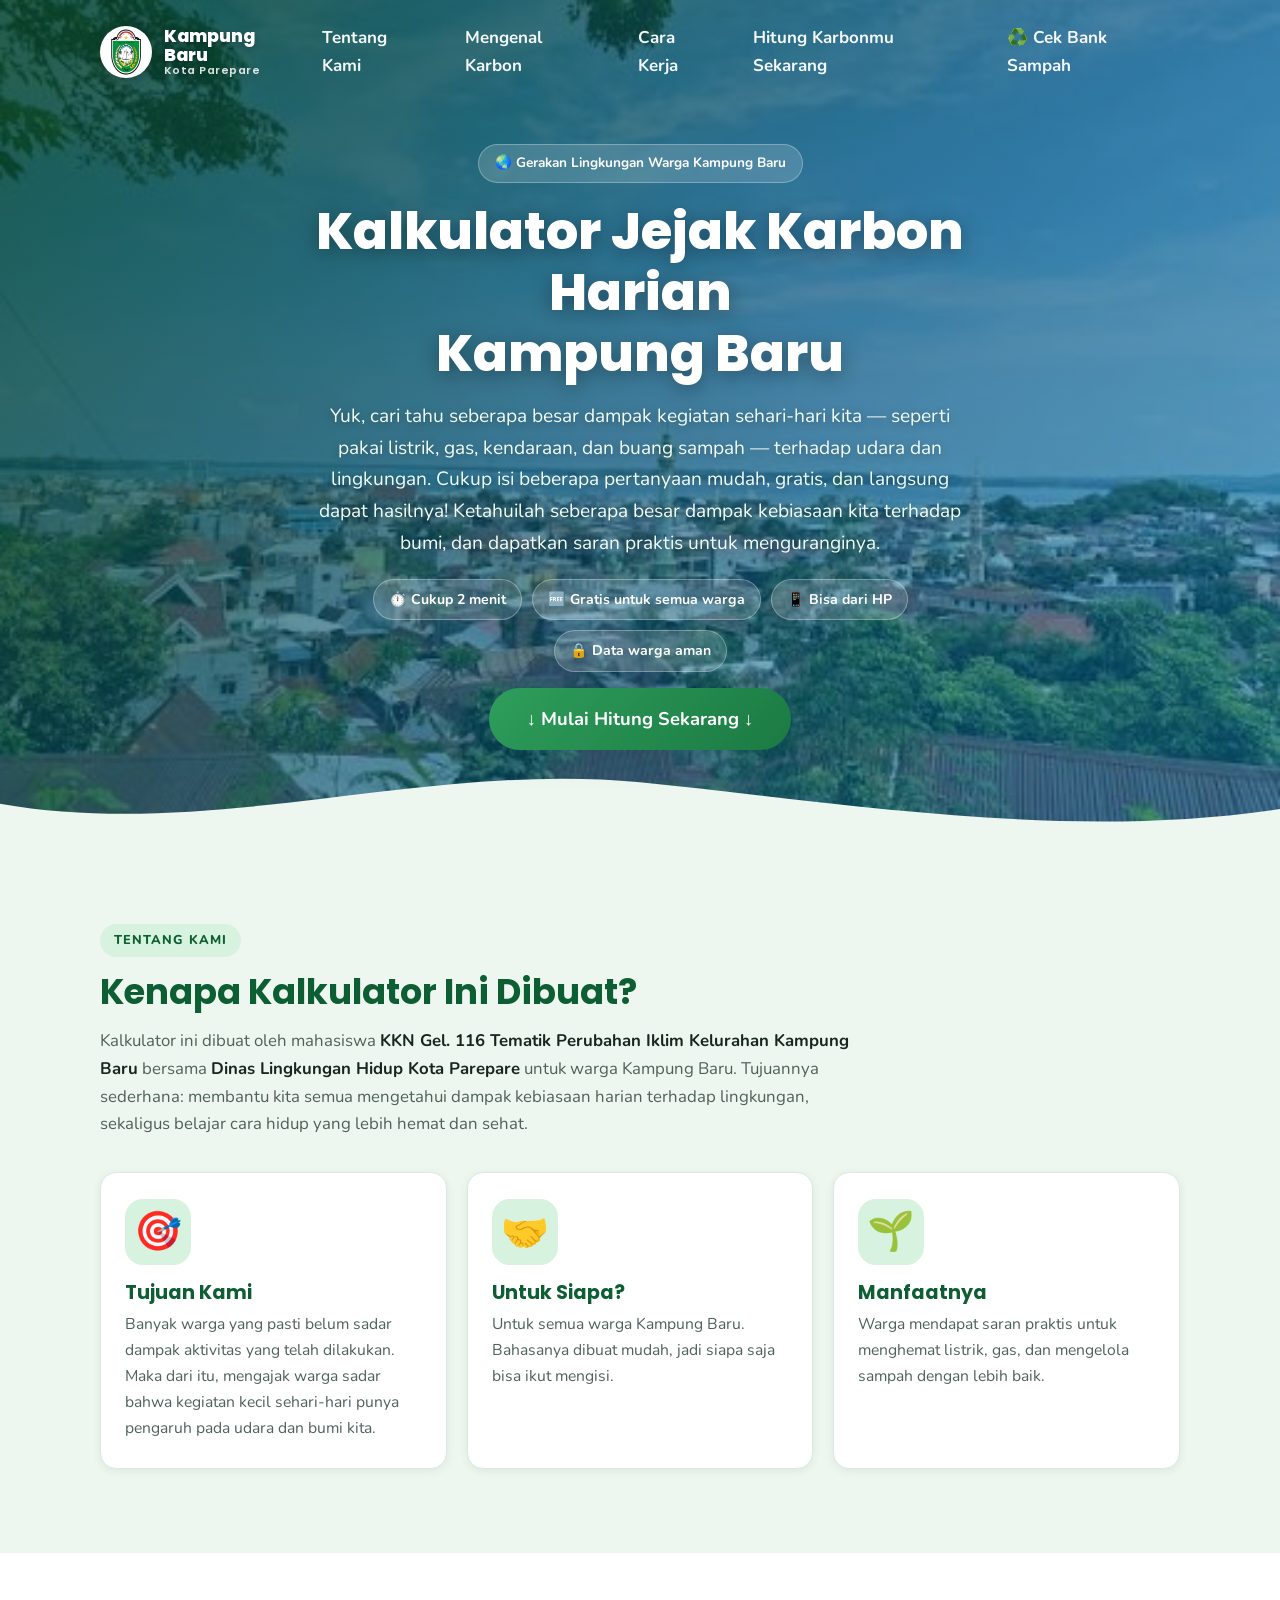
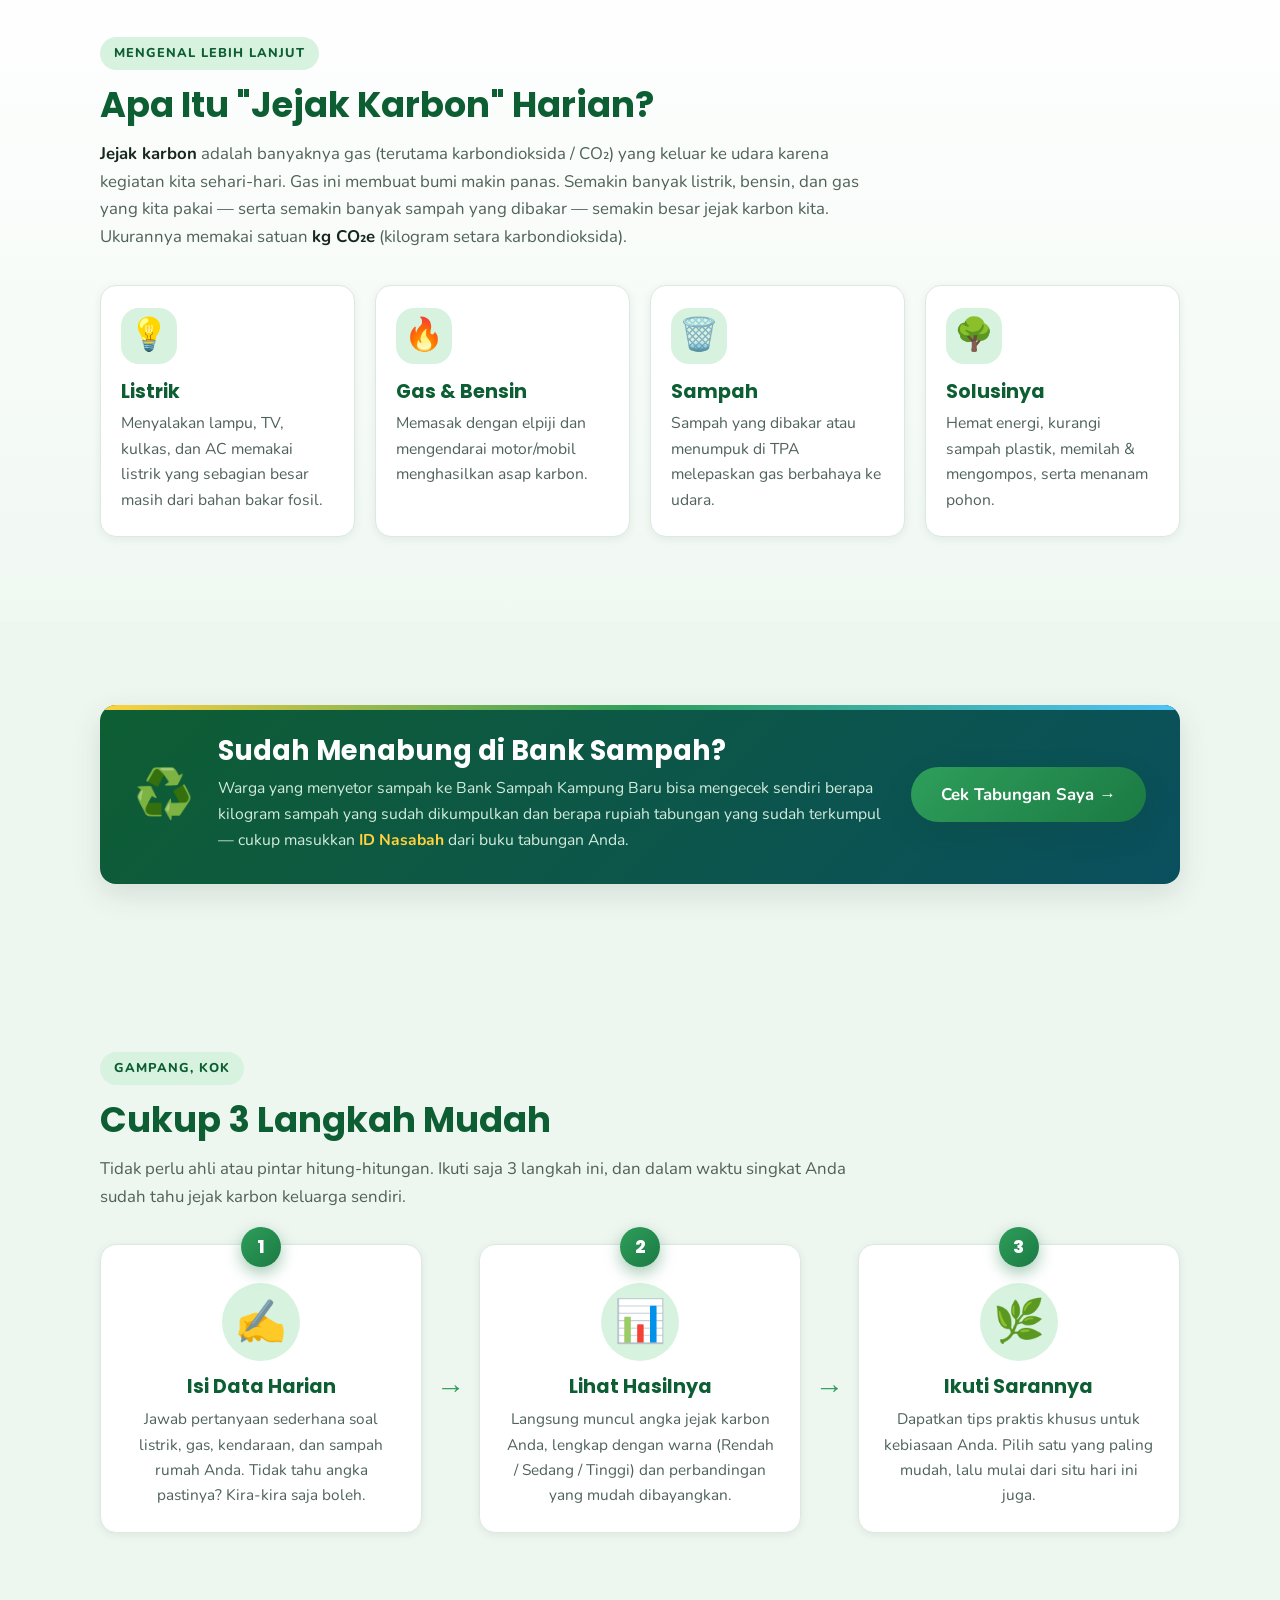
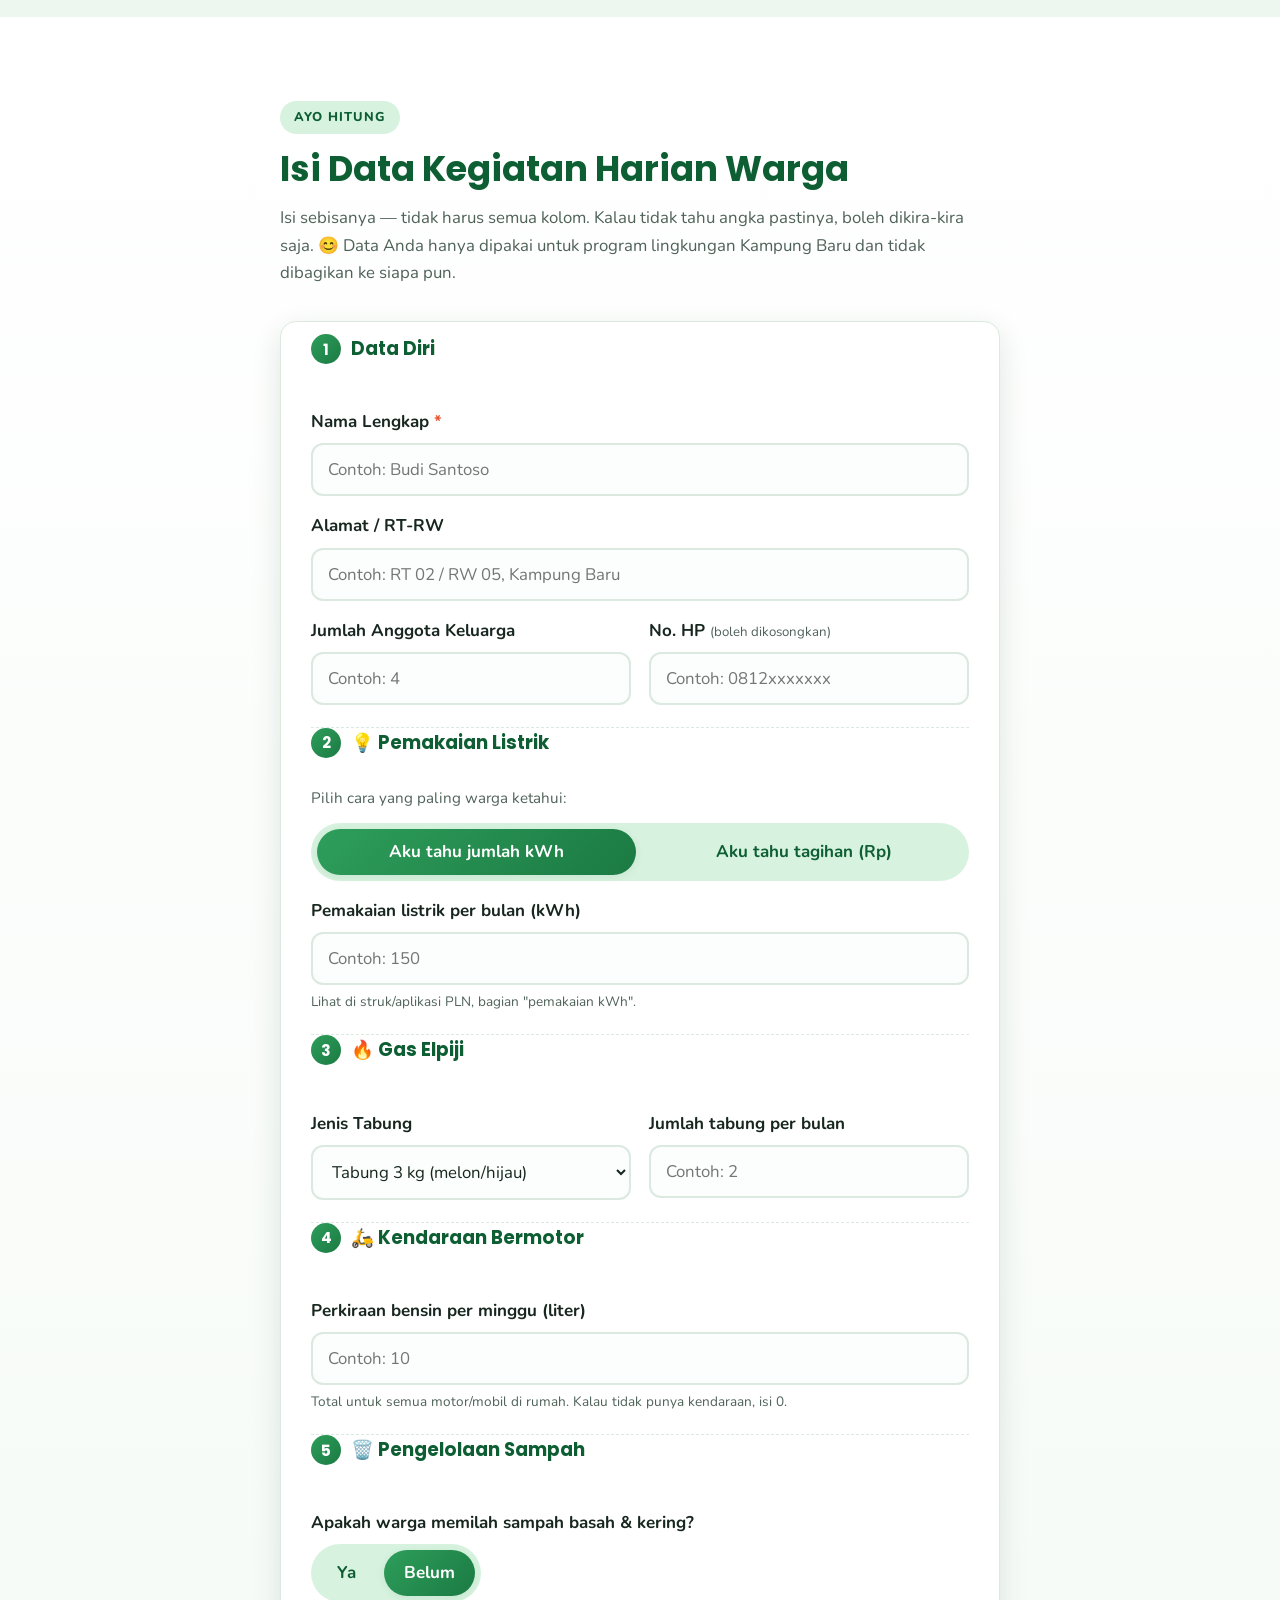
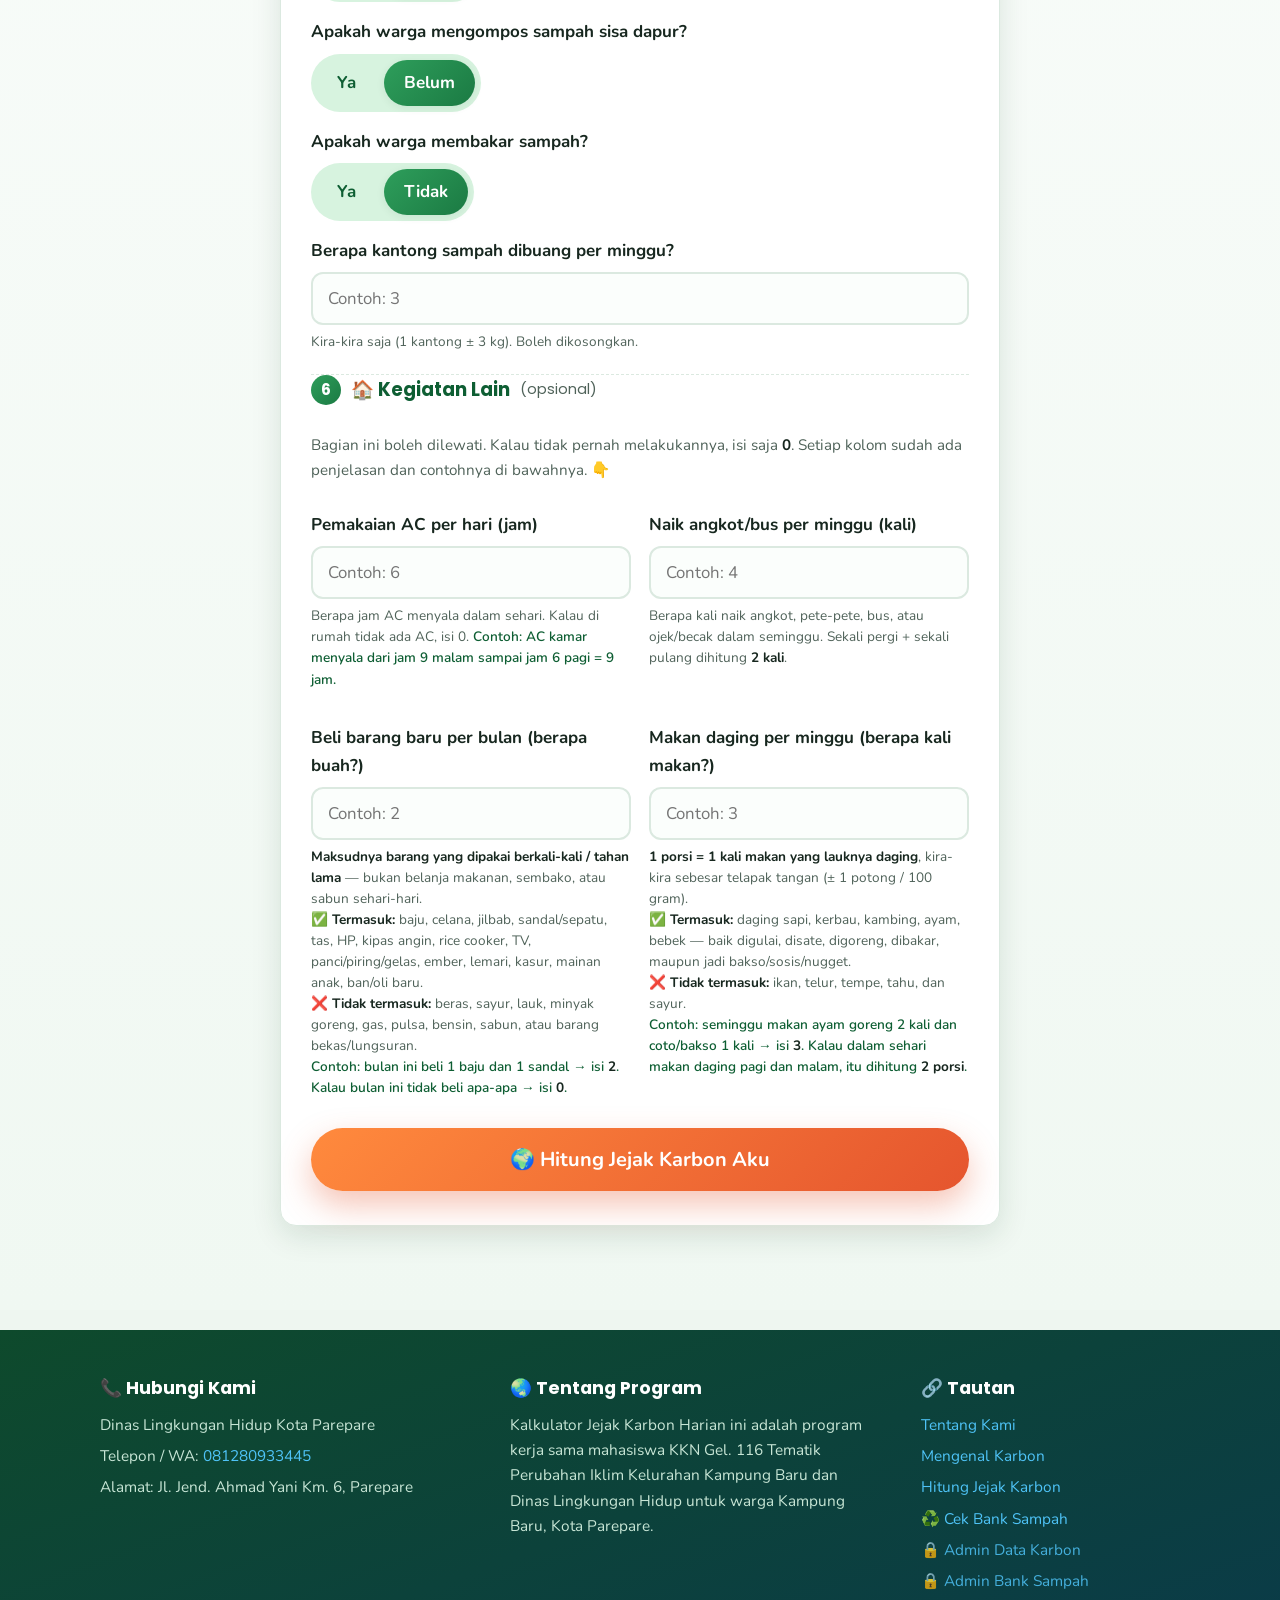
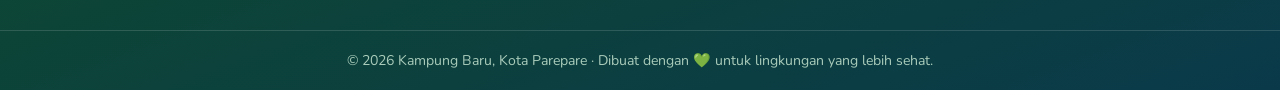
==== commit 9489a9da: "Tambah fitur Bank Sampah & perjelas isian Kegiatan Lain Kegiatan Lain (kalkulator karbon) - "Beli ba" ====
--- a/index.html
+++ b/index.html
@@ -48,6 +48,7 @@
         <li><a href="#belajar">Mengenal Karbon</a></li>
         <li><a href="#langkah">Cara Kerja</a></li>
         <li><a href="#hitung">Hitung Karbonmu Sekarang</a></li>
+        <li><a href="bank-sampah.html">♻️ Cek Bank Sampah</a></li>
       </ul>
     </nav>
 
@@ -148,6 +149,24 @@
       </div>
     </section>
 
+    <!-- ===================== AJAKAN CEK BANK SAMPAH ===================== -->
+    <section class="seksi seksi-rapat reveal">
+      <div class="wadah">
+        <div class="cta-bank">
+          <div class="cta-bank-ikon">♻️</div>
+          <div class="cta-bank-teks">
+            <h2>Sudah Menabung di Bank Sampah?</h2>
+            <p>
+              Warga yang menyetor sampah ke Bank Sampah Kampung Baru bisa mengecek sendiri berapa
+              kilogram sampah yang sudah dikumpulkan dan berapa rupiah tabungan yang sudah terkumpul —
+              cukup masukkan <strong>ID Nasabah</strong> dari buku tabungan Anda.
+            </p>
+          </div>
+          <a href="bank-sampah.html" class="tombol cta-bank-tombol">Cek Tabungan Saya →</a>
+        </div>
+      </div>
+    </section>
+
     <!-- ======================= CARA KERJA / 3 LANGKAH ======================= -->
     <section id="langkah" class="seksi reveal">
       <div class="wadah">
@@ -308,22 +327,54 @@
           <!-- Aktivitas lain -->
           <fieldset class="grup">
             <legend><span class="grup-nomor">6</span> 🏠 Kegiatan Lain <span class="opsional">(opsional)</span></legend>
+            <p class="grup-hint">
+              Bagian ini boleh dilewati. Kalau tidak pernah melakukannya, isi saja <strong>0</strong>.
+              Setiap kolom sudah ada penjelasan dan contohnya di bawahnya. 👇
+            </p>
             <div class="dua-kolom">
               <div class="baris-input">
                 <label for="acJam">Pemakaian AC per hari (jam)</label>
                 <input type="number" id="acJam" min="0" step="1" inputmode="decimal" placeholder="Contoh: 6">
+                <small class="petunjuk">
+                  Berapa jam AC menyala dalam sehari. Kalau di rumah tidak ada AC, isi 0.
+                  <em>Contoh: AC kamar menyala dari jam 9 malam sampai jam 6 pagi = 9 jam.</em>
+                </small>
               </div>
               <div class="baris-input">
                 <label for="transUmumMinggu">Naik angkot/bus per minggu (kali)</label>
                 <input type="number" id="transUmumMinggu" min="0" step="1" inputmode="decimal" placeholder="Contoh: 4">
-              </div>
-              <div class="baris-input">
-                <label for="barangBaruBulan">Beli barang baru per bulan (buah)</label>
+                <small class="petunjuk">
+                  Berapa kali naik angkot, pete-pete, bus, atau ojek/becak dalam seminggu.
+                  Sekali pergi + sekali pulang dihitung <strong>2 kali</strong>.
+                </small>
+              </div>
+              <div class="baris-input">
+                <label for="barangBaruBulan">Beli barang baru per bulan (berapa buah?)</label>
                 <input type="number" id="barangBaruBulan" min="0" step="1" inputmode="decimal" placeholder="Contoh: 2">
-              </div>
-              <div class="baris-input">
-                <label for="dagingMinggu">Makan daging per minggu (porsi)</label>
+                <small class="petunjuk">
+                  <strong>Maksudnya barang yang dipakai berkali-kali / tahan lama</strong> — bukan belanja
+                  makanan, sembako, atau sabun sehari-hari.
+                  <br>✅ <strong>Termasuk:</strong> baju, celana, jilbab, sandal/sepatu, tas, HP, kipas angin,
+                  rice cooker, TV, panci/piring/gelas, ember, lemari, kasur, mainan anak, ban/oli baru.
+                  <br>❌ <strong>Tidak termasuk:</strong> beras, sayur, lauk, minyak goreng, gas, pulsa,
+                  bensin, sabun, atau barang bekas/lungsuran.
+                  <br><em>Contoh: bulan ini beli 1 baju dan 1 sandal → isi <strong>2</strong>.
+                  Kalau bulan ini tidak beli apa-apa → isi <strong>0</strong>.</em>
+                </small>
+              </div>
+              <div class="baris-input">
+                <label for="dagingMinggu">Makan daging per minggu (berapa kali makan?)</label>
                 <input type="number" id="dagingMinggu" min="0" step="1" inputmode="decimal" placeholder="Contoh: 3">
+                <small class="petunjuk">
+                  <strong>1 porsi = 1 kali makan yang lauknya daging</strong>, kira-kira sebesar telapak
+                  tangan (± 1 potong / 100 gram).
+                  <br>✅ <strong>Termasuk:</strong> daging sapi, kerbau, kambing, ayam, bebek —
+                  baik digulai, disate, digoreng, dibakar, maupun jadi bakso/sosis/nugget.
+                  <br>❌ <strong>Tidak termasuk:</strong> ikan, telur, tempe, tahu, dan sayur.
+                  <br><em>Contoh: seminggu makan ayam goreng 2 kali dan coto/bakso 1 kali → isi
+                  <strong>3</strong>. Kalau dalam sehari makan daging pagi dan malam, itu dihitung
+                  <strong>2 porsi</strong>.</em>
+                </small>
               </div>
             </div>
           </fieldset>
@@ -368,6 +419,39 @@
             <h3>🔎 Supaya lebih mudah dibayangkan…</h3>
             <p class="setara-intro">Jejak karbon harian Anda kira-kira setara dengan:</p>
             <div class="setara-grid" id="hasilSetara"></div>
+          </div>
+
+          <!-- Dampak pada suhu bumi bila dilakukan bersama-sama -->
+          <div class="hasil-blok">
+            <div class="suhu-kotak">
+              <h3 class="suhu-judul">🌡️ Bagaimana Kalau Dilakukan Bersama-sama?</h3>
+              <p class="suhu-teks">
+                Para ilmuwan menemukan: <strong>setiap 1 triliun ton CO₂</strong> yang dilepas ke udara
+                menaikkan suhu bumi sekitar <strong>0,45°C</strong>. Karbon dari satu keluarga memang
+                terasa kecil — tapi kita tidak sendirian di bumi ini.
+              </p>
+
+              <p class="suhu-teks">
+                <strong id="suhuNaratif">Bayangkan…</strong>
+              </p>
+
+              <div class="suhu-grid">
+                <div class="suhu-kartu">
+                  <div class="suhu-kartu-label">Karbon terkumpul dalam 1 tahun</div>
+                  <div class="suhu-kartu-angka" id="suhuMassaTahun">—</div>
+                </div>
+                <div class="suhu-kartu suhu-kartu-panas">
+                  <div class="suhu-kartu-label">Suhu bumi naik dalam <span id="suhuTahunLabel">30</span> tahun</div>
+                  <div class="suhu-kartu-angka" id="suhuNaikProyeksi">—</div>
+                </div>
+              </div>
+
+              <p class="suhu-pesan" id="suhuPesan"></p>
+              <p class="suhu-sumber">
+                Sumber angka: SRM360 — “Every tonne of CO₂ adds to global warming” (srm360.org),
+                sejalan dengan perkiraan IPCC.
+              </p>
+            </div>
           </div>
 
           <div class="hasil-blok">
@@ -408,7 +492,9 @@
         <p><a href="#tentang">Tentang Kami</a></p>
         <p><a href="#belajar">Mengenal Karbon</a></p>
         <p><a href="#hitung">Hitung Jejak Karbon</a></p>
-        <p><a href="#" id="bukaAdmin" class="tautan-admin">🔒 Masuk Admin</a></p>
+        <p><a href="bank-sampah.html">♻️ Cek Bank Sampah</a></p>
+        <p><a href="#" id="bukaAdmin" class="tautan-admin">🔒 Admin Data Karbon</a></p>
+        <p><a href="admin-bank-sampah.html" class="tautan-admin">🔒 Admin Bank Sampah</a></p>
       </div>
     </div>
     <div class="footer-bawah">
--- a/css/styles.css
+++ b/css/styles.css
@@ -265,6 +265,28 @@
   .langkah-panah { transform: none; }
 }
 
+/* ====================== AJAKAN CEK BANK SAMPAH =========================== */
+.seksi-rapat { padding: 0 0 34px; }
+.cta-bank {
+  display: grid; grid-template-columns: 1fr; gap: 16px; align-items: center; text-align: center;
+  background: linear-gradient(135deg, #0e5e33, #0a4f5e); color: #fff;
+  border-radius: var(--radius); padding: 28px 24px; box-shadow: var(--bayang);
+  position: relative; overflow: hidden;
+}
+.cta-bank::before {
+  content: ""; position: absolute; top: 0; left: 0; width: 100%; height: 5px;
+  background: linear-gradient(90deg, var(--kuning), var(--hijau-terang), var(--biru-terang));
+}
+.cta-bank-ikon { font-size: 3rem; line-height: 1; }
+.cta-bank-teks h2 { font-size: clamp(1.25rem, 4vw, 1.7rem); color: #fff; margin-bottom: 8px; }
+.cta-bank-teks p { color: #d3ecdd; font-size: .98rem; }
+.cta-bank-teks strong { color: var(--kuning); }
+.cta-bank-tombol { white-space: nowrap; }
+
+@media (min-width: 820px) {
+  .cta-bank { grid-template-columns: auto 1fr auto; text-align: left; gap: 24px; padding: 30px 34px; }
+}
+
 /* ================================ FORM =================================== */
 .form-karbon {
   background: var(--putih); border-radius: var(--radius); box-shadow: var(--bayang);
@@ -294,7 +316,10 @@
   outline: none; border-color: var(--hijau-terang); box-shadow: 0 0 0 4px rgba(46,158,91,.15); background: #fff;
 }
 .input-salah { border-color: var(--merah) !important; box-shadow: 0 0 0 4px rgba(229,85,46,.15) !important; animation: goyang .4s; }
-.petunjuk { display: block; margin-top: 6px; color: var(--tinta-lembut); font-size: .85rem; }
+.petunjuk { display: block; margin-top: 6px; color: var(--tinta-lembut); font-size: .85rem; line-height: 1.55; }
+.petunjuk strong { color: var(--tinta); }
+.petunjuk em { color: var(--hijau-tua); font-style: normal; font-weight: 600; }
+.grup-hint strong { color: var(--tinta); }
 .dua-kolom { display: grid; grid-template-columns: 1fr; gap: 0; }
 
 /* Pilihan pill (Ya/Tidak, mode) */
@@ -357,6 +382,45 @@
 
 @media (min-width: 620px) {
   .setara-grid { grid-template-columns: repeat(3, 1fr); }
+}
+
+/* Dampak pada suhu bumi (bersama-sama) */
+.suhu-kotak {
+  background: linear-gradient(160deg, #fff7ed, #fdeee3);
+  border: 1px solid #f6d5bd; border-radius: var(--radius);
+  padding: 22px 20px; position: relative; overflow: hidden;
+}
+.suhu-kotak::before {
+  content: ""; position: absolute; top: 0; left: 0; width: 100%; height: 5px;
+  background: linear-gradient(90deg, var(--kuning), var(--oranye), var(--merah));
+}
+.suhu-judul { color: #b9421c; font-size: 1.2rem; margin-bottom: 12px; }
+.suhu-teks { color: var(--tinta-lembut); font-size: .98rem; margin-bottom: 12px; }
+.suhu-teks strong { color: var(--tinta); }
+#suhuNaratif { color: #b9421c; }
+
+.suhu-grid { display: grid; grid-template-columns: 1fr; gap: 12px; margin: 6px 0 14px; }
+.suhu-kartu {
+  background: #fff; border: 1px solid #f2d9c6; border-radius: var(--radius-sm);
+  padding: 16px 18px; text-align: center;
+}
+.suhu-kartu-panas { background: linear-gradient(135deg, #e5552e, #c0361a); border-color: transparent; }
+.suhu-kartu-label { font-size: .82rem; font-weight: 700; color: var(--tinta-lembut); margin-bottom: 6px; }
+.suhu-kartu-panas .suhu-kartu-label { color: #ffe6dd; }
+.suhu-kartu-angka {
+  font-family: 'Poppins', sans-serif; font-weight: 800; font-size: 1.7rem;
+  color: var(--oranye); line-height: 1.15;
+}
+.suhu-kartu-panas .suhu-kartu-angka { color: #fff; }
+
+.suhu-pesan {
+  background: var(--hijau-muda); border-radius: var(--radius-sm); padding: 14px 16px;
+  color: var(--hijau-tua); font-weight: 700; font-size: .97rem; margin-bottom: 12px;
+}
+.suhu-sumber { font-size: .78rem; color: var(--tinta-lembut); font-style: italic; }
+
+@media (min-width: 560px) {
+  .suhu-grid { grid-template-columns: 1fr 1fr; }
 }
 
 /* Badge kategori */
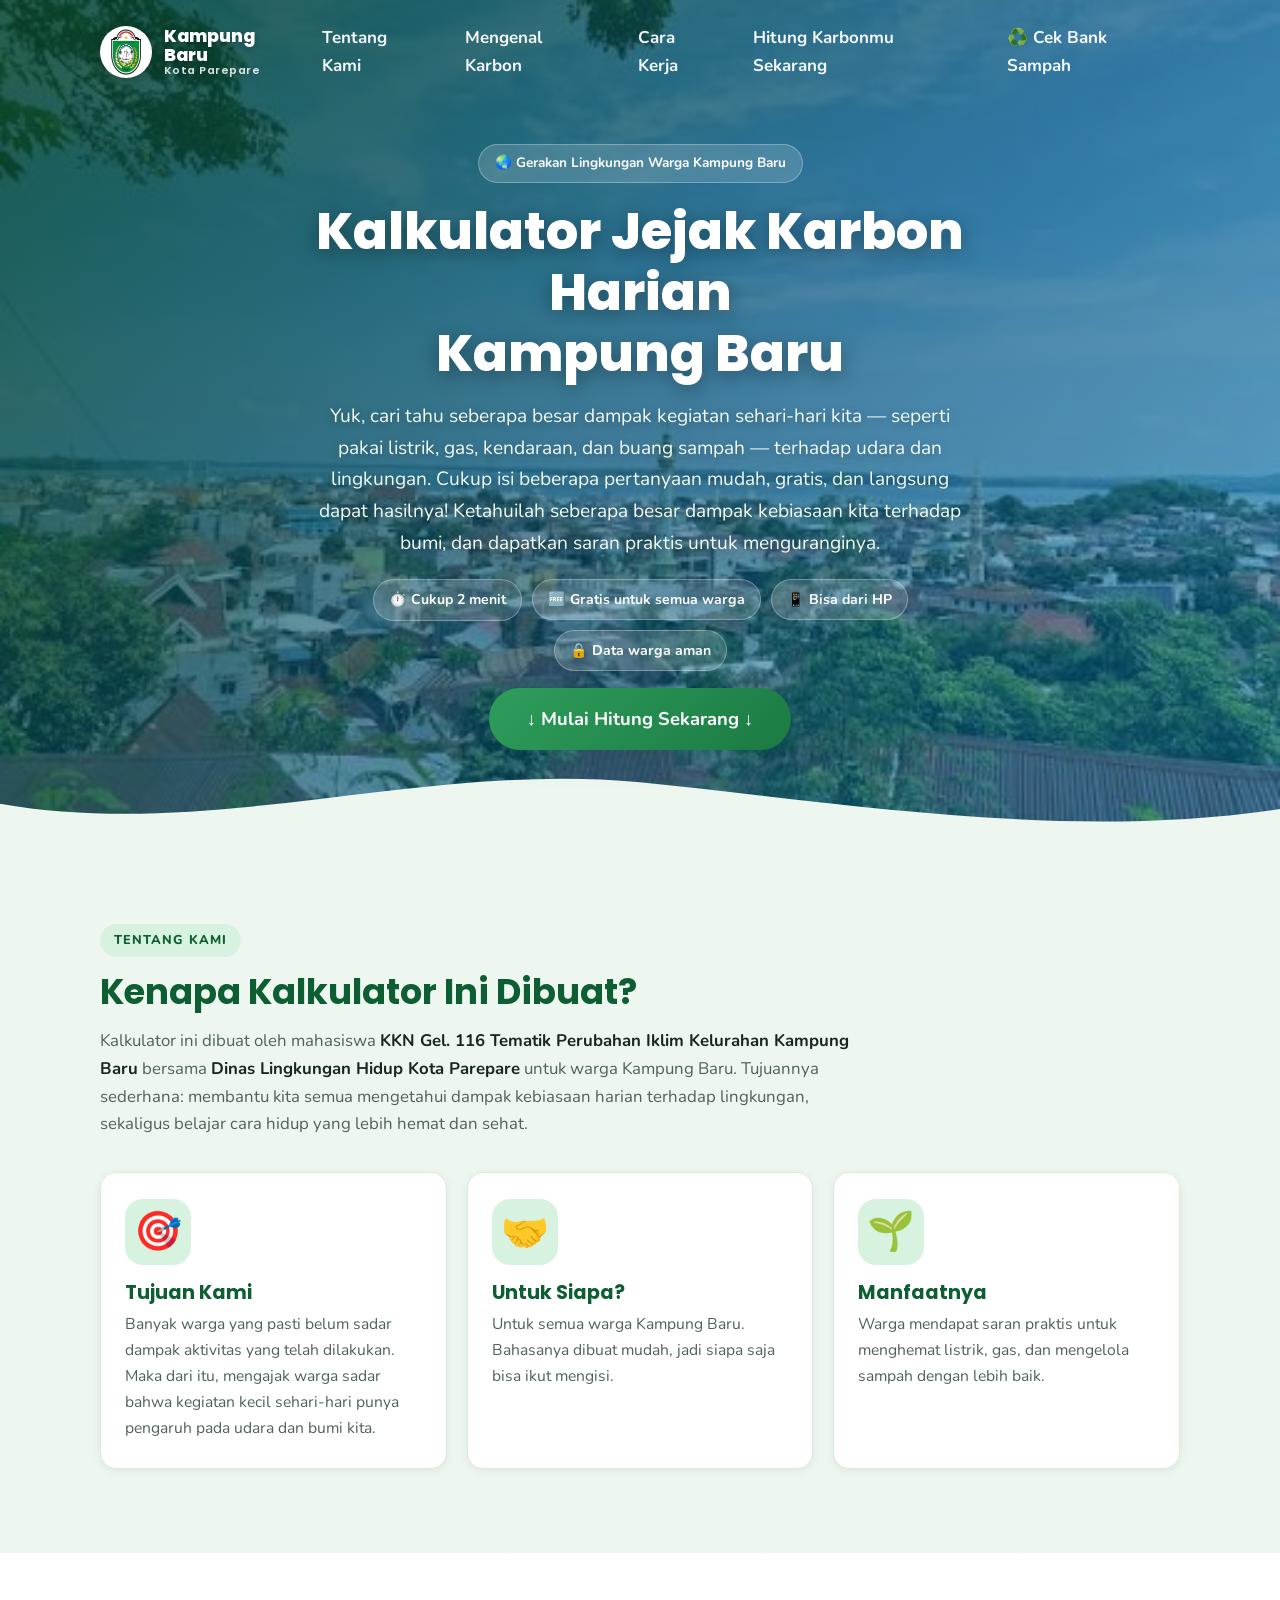
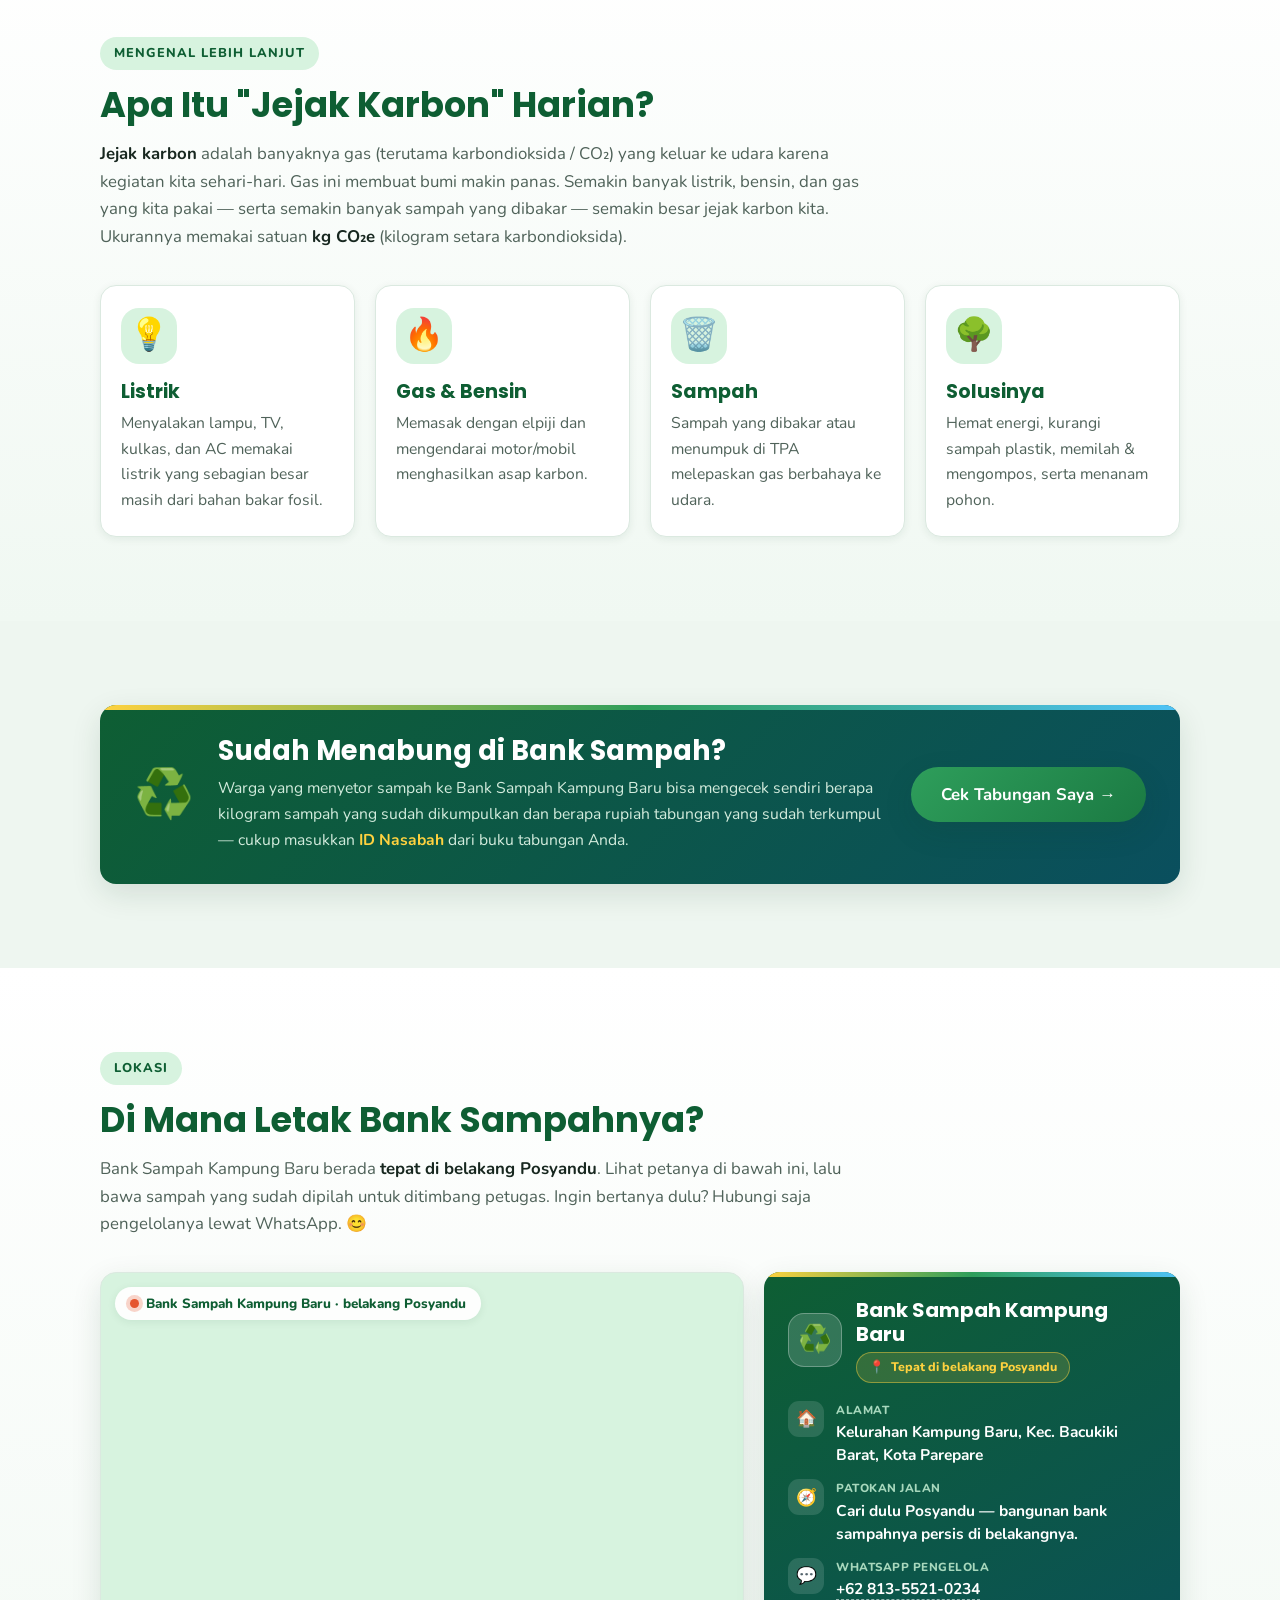
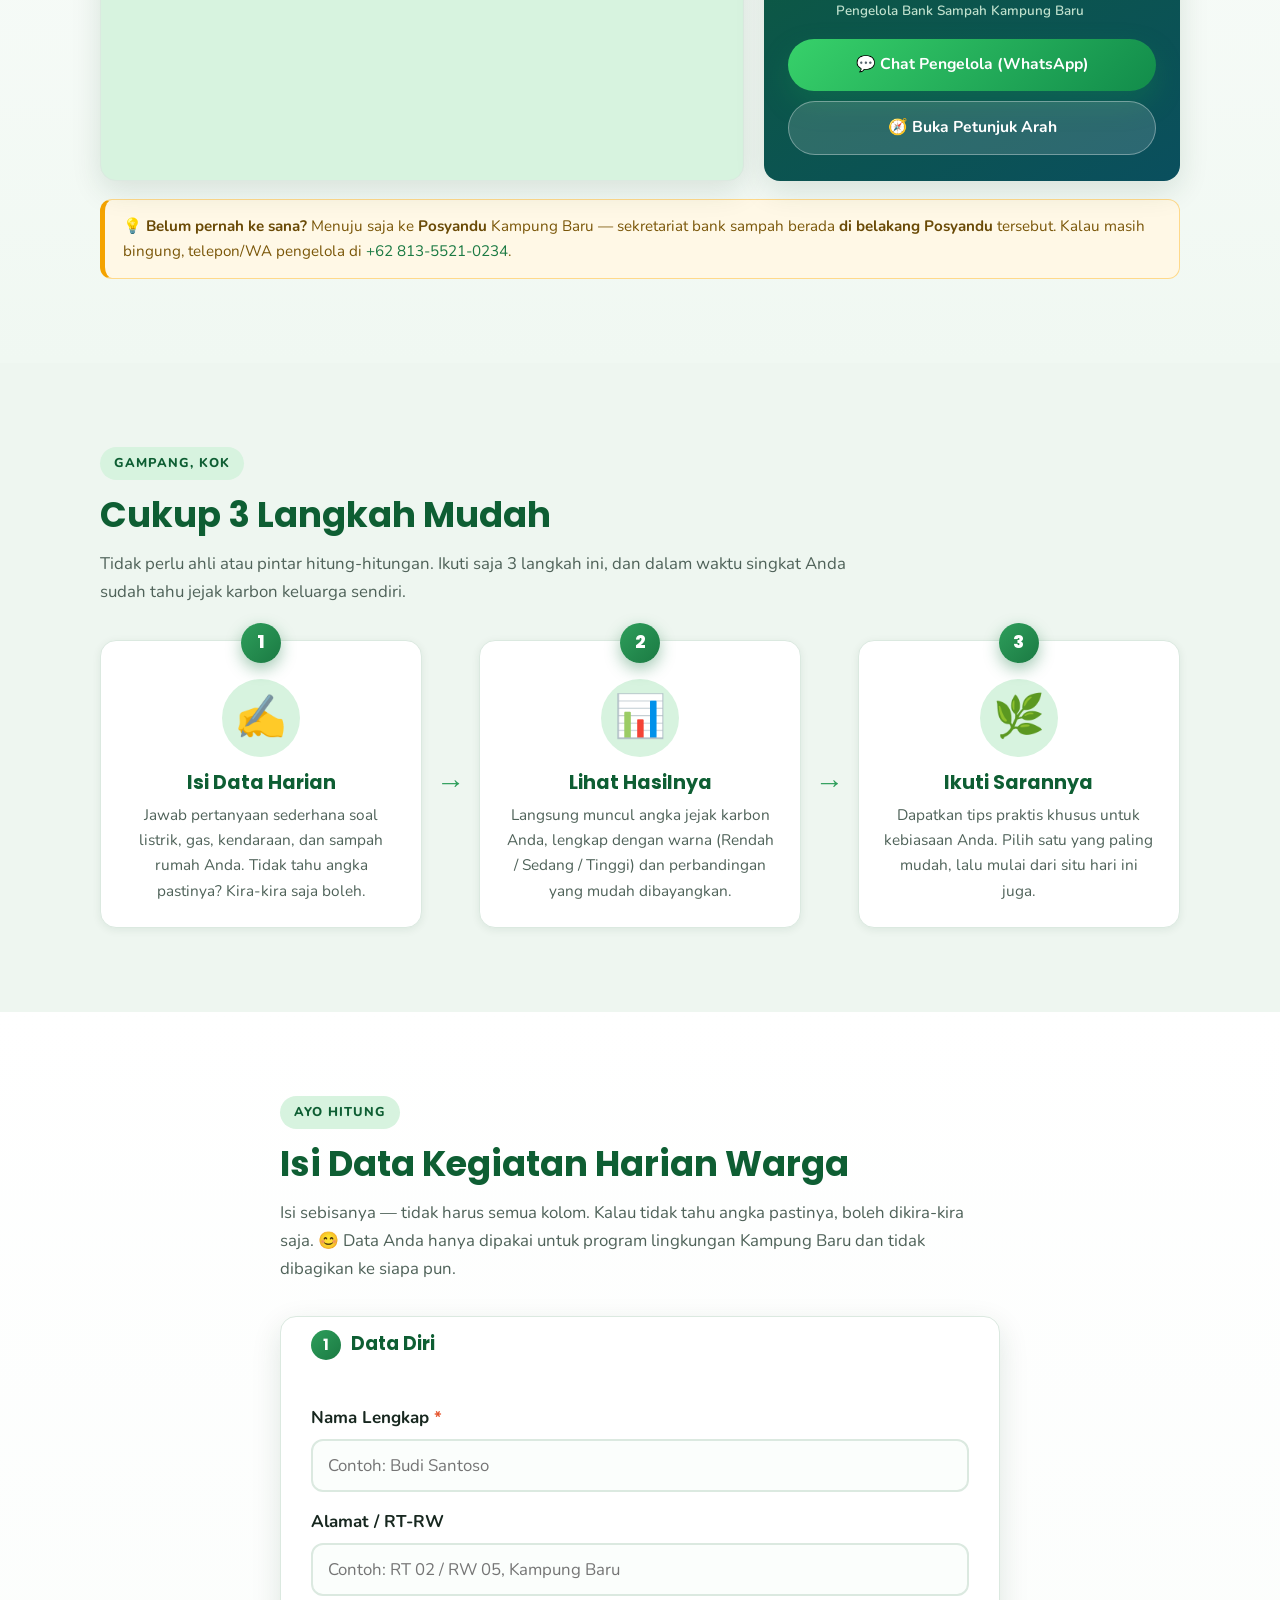
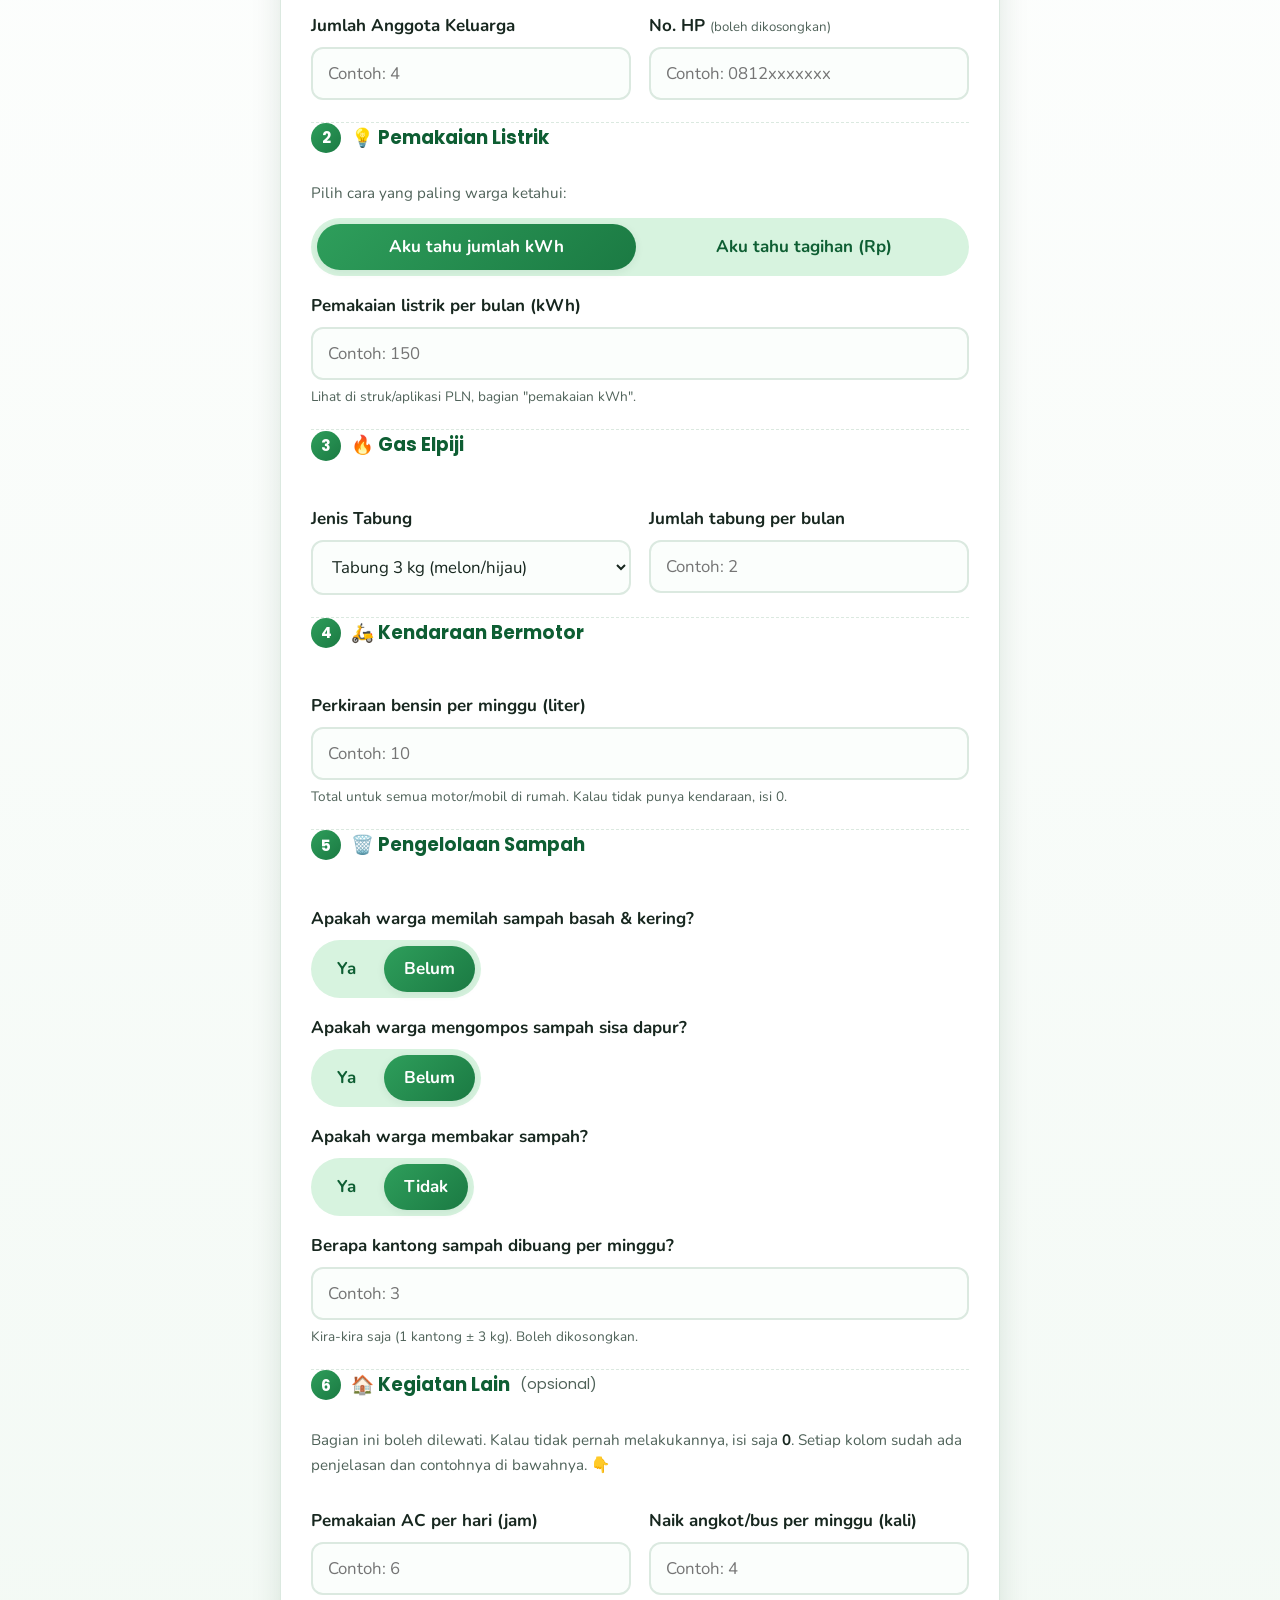
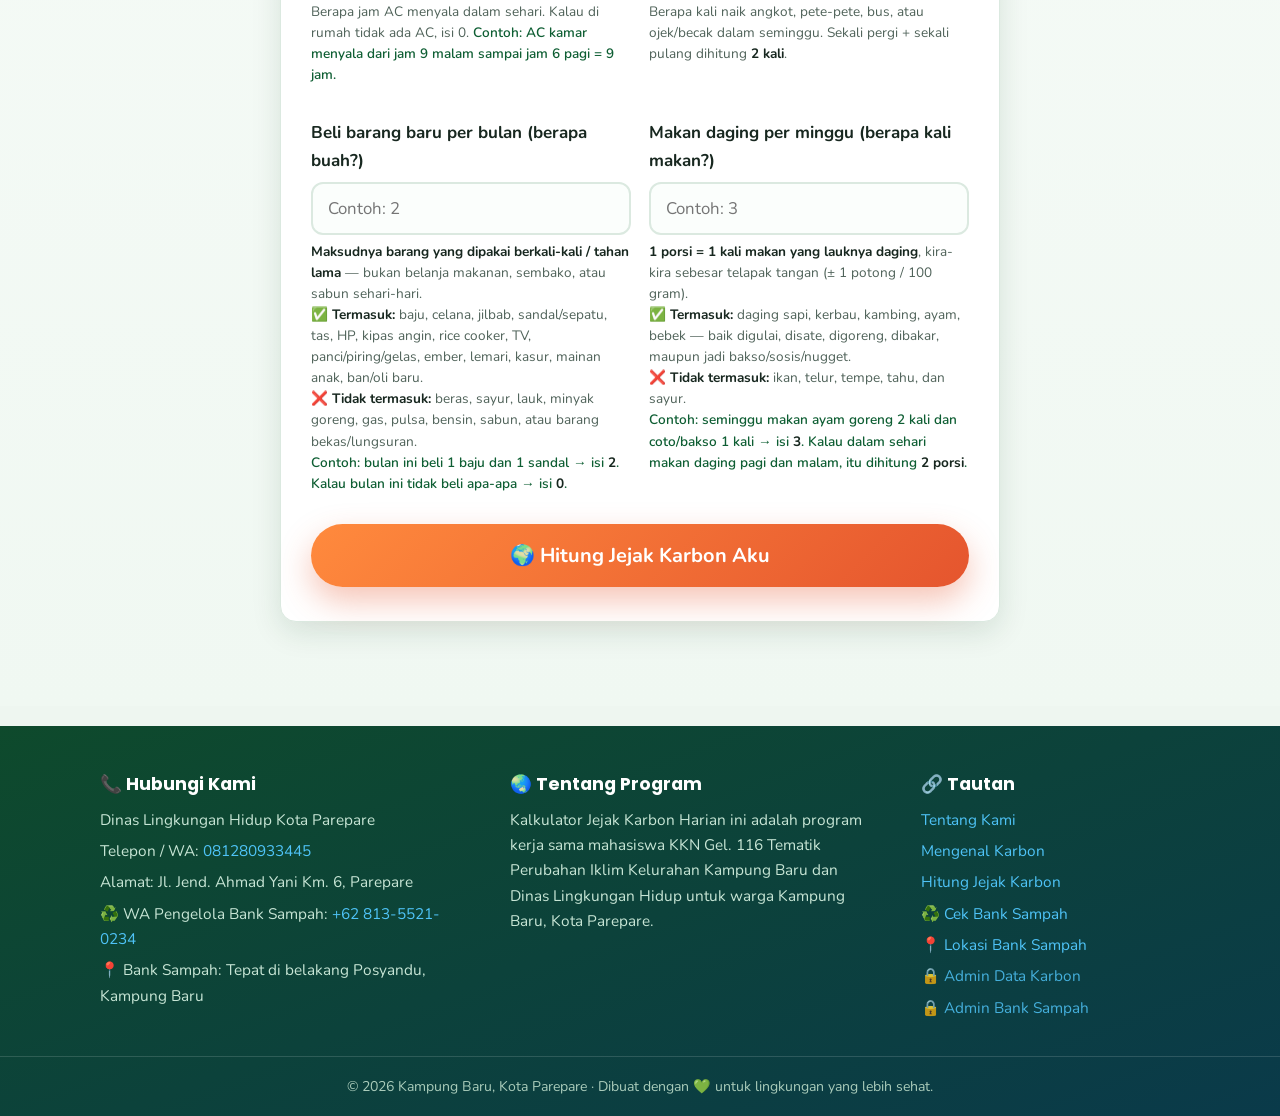
==== commit b39618f7: "Tambah peta lokasi bank sampah & pengajuan pencairan lewat WhatsApp Peta lokasi (beranda + halaman C" ====
--- a/index.html
+++ b/index.html
@@ -167,6 +167,89 @@
       </div>
     </section>
 
+    <!-- ==================== LOKASI & PETA BANK SAMPAH ==================== -->
+    <section id="lokasi" class="seksi seksi-alt reveal">
+      <div class="wadah">
+        <span class="seksi-label">Lokasi</span>
+        <h2 class="seksi-judul">Di Mana Letak Bank Sampahnya?</h2>
+        <p class="seksi-intro">
+          Bank Sampah Kampung Baru berada <strong>tepat di belakang Posyandu</strong>.
+          Lihat petanya di bawah ini, lalu bawa sampah yang sudah dipilah untuk ditimbang
+          petugas. Ingin bertanya dulu? Hubungi saja pengelolanya lewat WhatsApp. 😊
+        </p>
+
+        <div class="peta-grid">
+          <!-- Peta Google Maps -->
+          <div class="peta-bingkai">
+            <span class="peta-pin">
+              <span class="peta-pin-titik" aria-hidden="true"></span>
+              Bank Sampah Kampung Baru · belakang Posyandu
+            </span>
+            <iframe
+              src="https://www.google.com/maps/embed?pb=!1m14!1m8!1m3!1d315.4718778987693!2d119.62548481630374!3d-4.020724387069273!3m2!1i1024!2i768!4f13.1!3m3!1m2!1s0x2d95bb0049e4eab7%3A0xa19ec07320ddf690!2sBank%20Sampah%20Kampung%20Baru!5e1!3m2!1sid!2sid!4v1785479685653!5m2!1sid!2sid"
+              title="Peta lokasi Bank Sampah Kampung Baru"
+              width="1000" height="600" style="border:0;" allowfullscreen=""
+              loading="lazy" referrerpolicy="strict-origin-when-cross-origin"></iframe>
+          </div>
+
+          <!-- Keterangan lokasi & kontak pengelola -->
+          <aside class="peta-info">
+            <div class="peta-info-atas">
+              <div class="peta-info-ikon" aria-hidden="true">♻️</div>
+              <div>
+                <h3 class="peta-info-judul" data-bs-lokasi-nama>Bank Sampah Kampung Baru</h3>
+                <span class="peta-lencana">📍 <span data-bs-lokasi-patokan>Tepat di belakang Posyandu</span></span>
+              </div>
+            </div>
+
+            <ul class="peta-daftar">
+              <li>
+                <span class="peta-daftar-ikon" aria-hidden="true">🏠</span>
+                <span>
+                  <span class="peta-daftar-label">Alamat</span>
+                  <span class="peta-daftar-isi" data-bs-lokasi-alamat>Kelurahan Kampung Baru, Kec. Bacukiki Barat, Kota Parepare</span>
+                </span>
+              </li>
+              <li>
+                <span class="peta-daftar-ikon" aria-hidden="true">🧭</span>
+                <span>
+                  <span class="peta-daftar-label">Patokan Jalan</span>
+                  <span class="peta-daftar-isi">Cari dulu <strong>Posyandu</strong> — bangunan bank sampahnya persis di belakangnya.</span>
+                </span>
+              </li>
+              <li>
+                <span class="peta-daftar-ikon" aria-hidden="true">💬</span>
+                <span>
+                  <span class="peta-daftar-label">WhatsApp Pengelola</span>
+                  <span class="peta-daftar-isi">
+                    <a data-bs-wa-link href="https://wa.me/6281355210234" target="_blank" rel="noopener">
+                      <span data-bs-wa-teks>+62 813-5521-0234</span>
+                    </a>
+                    <small data-bs-pengelola-nama>Pengelola Bank Sampah Kampung Baru</small>
+                  </span>
+                </span>
+              </li>
+            </ul>
+
+            <div class="peta-aksi">
+              <a class="tombol tombol-wa" data-bs-wa-link href="https://wa.me/6281355210234"
+                 target="_blank" rel="noopener">💬 Chat Pengelola (WhatsApp)</a>
+              <a class="tombol tombol-peta" data-bs-arah-link
+                 href="https://www.google.com/maps/dir/?api=1&amp;destination=-4.020724%2C119.625485"
+                 target="_blank" rel="noopener">🧭 Buka Petunjuk Arah</a>
+            </div>
+          </aside>
+        </div>
+
+        <p class="peta-catatan">
+          💡 <strong>Belum pernah ke sana?</strong> Menuju saja ke <strong>Posyandu</strong> Kampung Baru —
+          sekretariat bank sampah berada <strong>di belakang Posyandu</strong> tersebut.
+          Kalau masih bingung, telepon/WA pengelola di
+          <a data-bs-wa-link href="https://wa.me/6281355210234" target="_blank" rel="noopener"><span data-bs-wa-teks>+62 813-5521-0234</span></a>.
+        </p>
+      </div>
+    </section>
+
     <!-- ======================= CARA KERJA / 3 LANGKAH ======================= -->
     <section id="langkah" class="seksi reveal">
       <div class="wadah">
@@ -481,6 +564,11 @@
         <p id="kontakInstansi">Dinas Lingkungan Hidup Kota Parepare</p>
         <p>Telepon / WA: <a id="kontakTelepon" href="tel:081280933445">081280933445</a></p>
         <p>Alamat: <span id="kontakAlamat">Jl. Jend. Ahmad Yani Km. 6, Parepare</span></p>
+        <p>♻️ WA Pengelola Bank Sampah:
+          <a data-bs-wa-link href="https://wa.me/6281355210234" target="_blank" rel="noopener">
+            <span data-bs-wa-teks>+62 813-5521-0234</span></a>
+        </p>
+        <p>📍 Bank Sampah: <span data-bs-lokasi-patokan>Tepat di belakang Posyandu</span>, Kampung Baru</p>
       </div>
       <div class="footer-kolom">
         <h3>🌏 Tentang Program</h3>
@@ -493,6 +581,7 @@
         <p><a href="#belajar">Mengenal Karbon</a></p>
         <p><a href="#hitung">Hitung Jejak Karbon</a></p>
         <p><a href="bank-sampah.html">♻️ Cek Bank Sampah</a></p>
+        <p><a href="#lokasi">📍 Lokasi Bank Sampah</a></p>
         <p><a href="#" id="bukaAdmin" class="tautan-admin">🔒 Admin Data Karbon</a></p>
         <p><a href="admin-bank-sampah.html" class="tautan-admin">🔒 Admin Bank Sampah</a></p>
       </div>
@@ -576,6 +665,7 @@
 
   <!-- ============================ SCRIPT ============================ -->
   <script src="js/config.js"></script>
+  <script src="js/bank-sampah-lokasi.js"></script>
   <script src="js/xlsx-export.js"></script>
   <script src="js/storage.js"></script>
   <script src="js/calculator.js"></script>
--- a/css/styles.css
+++ b/css/styles.css
@@ -285,6 +285,91 @@
 
 @media (min-width: 820px) {
   .cta-bank { grid-template-columns: auto 1fr auto; text-align: left; gap: 24px; padding: 30px 34px; }
+}
+
+/* ======================= PETA LOKASI BANK SAMPAH ========================= */
+.peta-grid { display: grid; grid-template-columns: 1fr; gap: 20px; }
+
+/* --- Bingkai peta (iframe Google Maps) --- */
+.peta-bingkai {
+  position: relative; min-width: 0; height: clamp(300px, 62vw, 430px);
+  border-radius: var(--radius); overflow: hidden; border: 1px solid var(--garis);
+  background: var(--hijau-muda); box-shadow: var(--bayang);
+}
+.peta-bingkai iframe {
+  position: absolute; inset: 0; width: 100%; height: 100%; border: 0; display: block;
+}
+/* Label kecil yang mengambang di atas peta (tidak menghalangi geser peta) */
+.peta-pin {
+  position: absolute; top: 14px; left: 14px; z-index: 2; pointer-events: none;
+  display: inline-flex; align-items: center; gap: 7px; max-width: calc(100% - 28px);
+  background: rgba(255,255,255,.94); color: var(--hijau-tua);
+  border-radius: 999px; padding: 8px 15px; box-shadow: var(--bayang-sm);
+  font-weight: 800; font-size: .84rem; line-height: 1.3;
+}
+.peta-pin-titik {
+  width: 9px; height: 9px; border-radius: 50%; background: var(--merah); flex-shrink: 0;
+  box-shadow: 0 0 0 4px rgba(229,85,46,.25); animation: denyut 2s ease-in-out infinite;
+}
+
+/* --- Kartu keterangan di samping peta --- */
+.peta-info {
+  position: relative; overflow: hidden;
+  background: linear-gradient(150deg, #0e5e33, #0a4f5e); color: #fff;
+  border-radius: var(--radius); padding: 26px 24px; box-shadow: var(--bayang);
+  display: flex; flex-direction: column; gap: 18px;
+}
+.peta-info::before {
+  content: ""; position: absolute; top: 0; left: 0; width: 100%; height: 5px;
+  background: linear-gradient(90deg, var(--kuning), var(--hijau-terang), var(--biru-terang));
+}
+.peta-info-atas { display: flex; align-items: center; gap: 14px; }
+.peta-info-ikon {
+  width: 54px; height: 54px; flex-shrink: 0; border-radius: 16px;
+  background: rgba(255,255,255,.16); border: 1px solid rgba(255,255,255,.28);
+  display: flex; align-items: center; justify-content: center; font-size: 1.7rem;
+}
+.peta-info-judul { color: #fff; font-size: 1.25rem; margin-bottom: 6px; }
+.peta-lencana {
+  display: inline-flex; align-items: center; gap: 6px; border-radius: 999px;
+  background: rgba(255,210,63,.16); border: 1px solid rgba(255,210,63,.45);
+  color: var(--kuning); font-size: .78rem; font-weight: 800; padding: 4px 12px;
+}
+
+.peta-daftar { list-style: none; padding: 0; display: grid; gap: 13px; }
+.peta-daftar li { display: grid; grid-template-columns: 36px 1fr; gap: 12px; align-items: start; }
+.peta-daftar-ikon {
+  width: 36px; height: 36px; border-radius: 11px; background: rgba(255,255,255,.13);
+  display: flex; align-items: center; justify-content: center; font-size: 1.05rem;
+}
+.peta-daftar-label {
+  display: block; font-size: .73rem; font-weight: 800; letter-spacing: .5px;
+  text-transform: uppercase; color: #a8d8bd;
+}
+.peta-daftar-isi { display: block; font-size: .97rem; font-weight: 700; color: #fff; line-height: 1.5; word-break: break-word; }
+.peta-daftar-isi a { color: #fff; border-bottom: 1px dashed rgba(255,255,255,.55); }
+.peta-daftar-isi a:hover { color: var(--kuning); border-bottom-color: var(--kuning); }
+.peta-daftar-isi small { display: block; font-weight: 600; font-size: .84rem; color: #bfe0cd; }
+
+.peta-aksi { display: grid; gap: 10px; margin-top: auto; }
+.peta-aksi .tombol { font-size: .98rem; padding: 13px 18px; }
+.tombol-wa { background: linear-gradient(135deg, #37d16a, #128c4b); box-shadow: 0 12px 28px rgba(18,140,75,.32); }
+.tombol-peta {
+  background: rgba(255,255,255,.14); border: 1px solid rgba(255,255,255,.34); box-shadow: none;
+  font-size: .98rem;
+}
+.tombol-peta:hover { background: rgba(255,255,255,.24); }
+
+/* --- Catatan patokan di bawah peta --- */
+.peta-catatan {
+  margin-top: 18px; background: #fff8e6; border: 1px solid #ffd98a; border-left: 5px solid var(--oranye);
+  border-radius: var(--radius-sm); padding: 14px 18px; color: #7a5608; font-size: .95rem;
+}
+.peta-catatan strong { color: #6a4a06; }
+
+@media (min-width: 920px) {
+  .peta-grid { grid-template-columns: 1.55fr 1fr; align-items: stretch; }
+  .peta-bingkai { height: 100%; min-height: 460px; }
 }
 
 /* ================================ FORM =================================== */
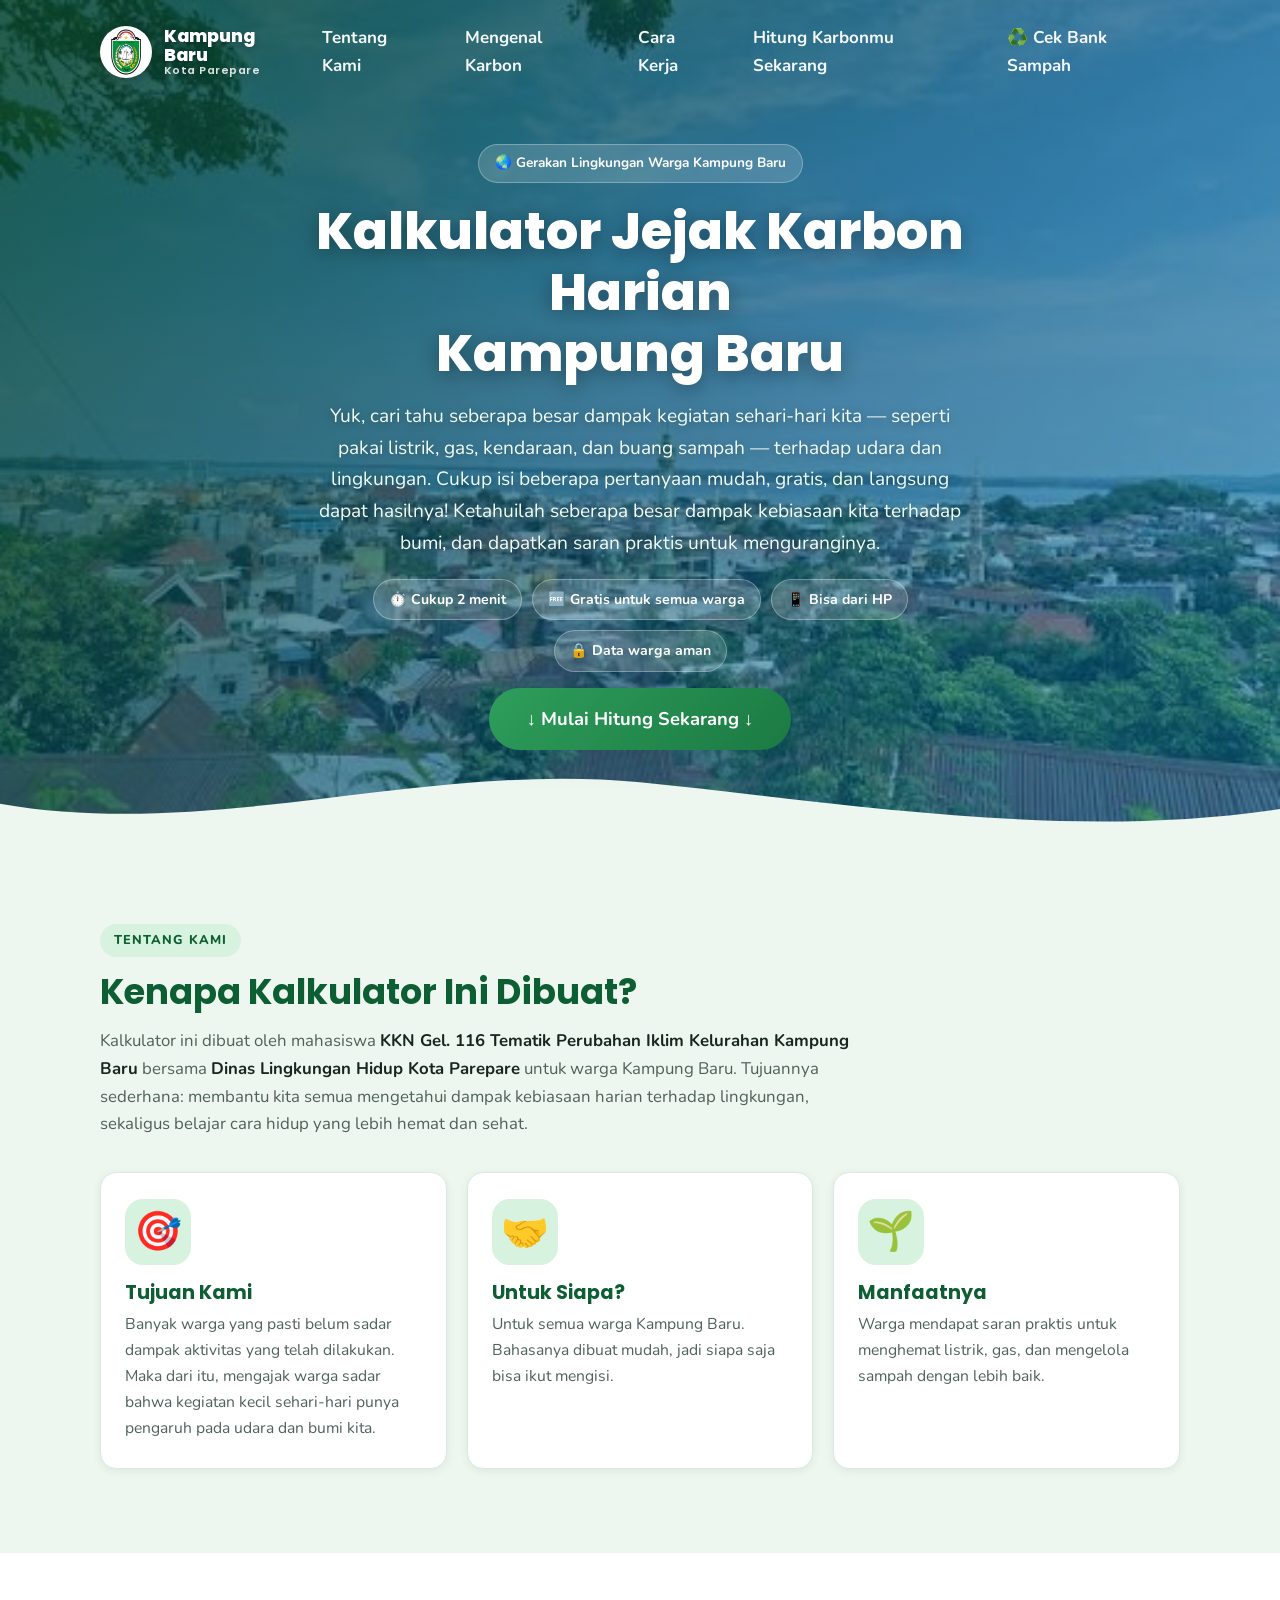
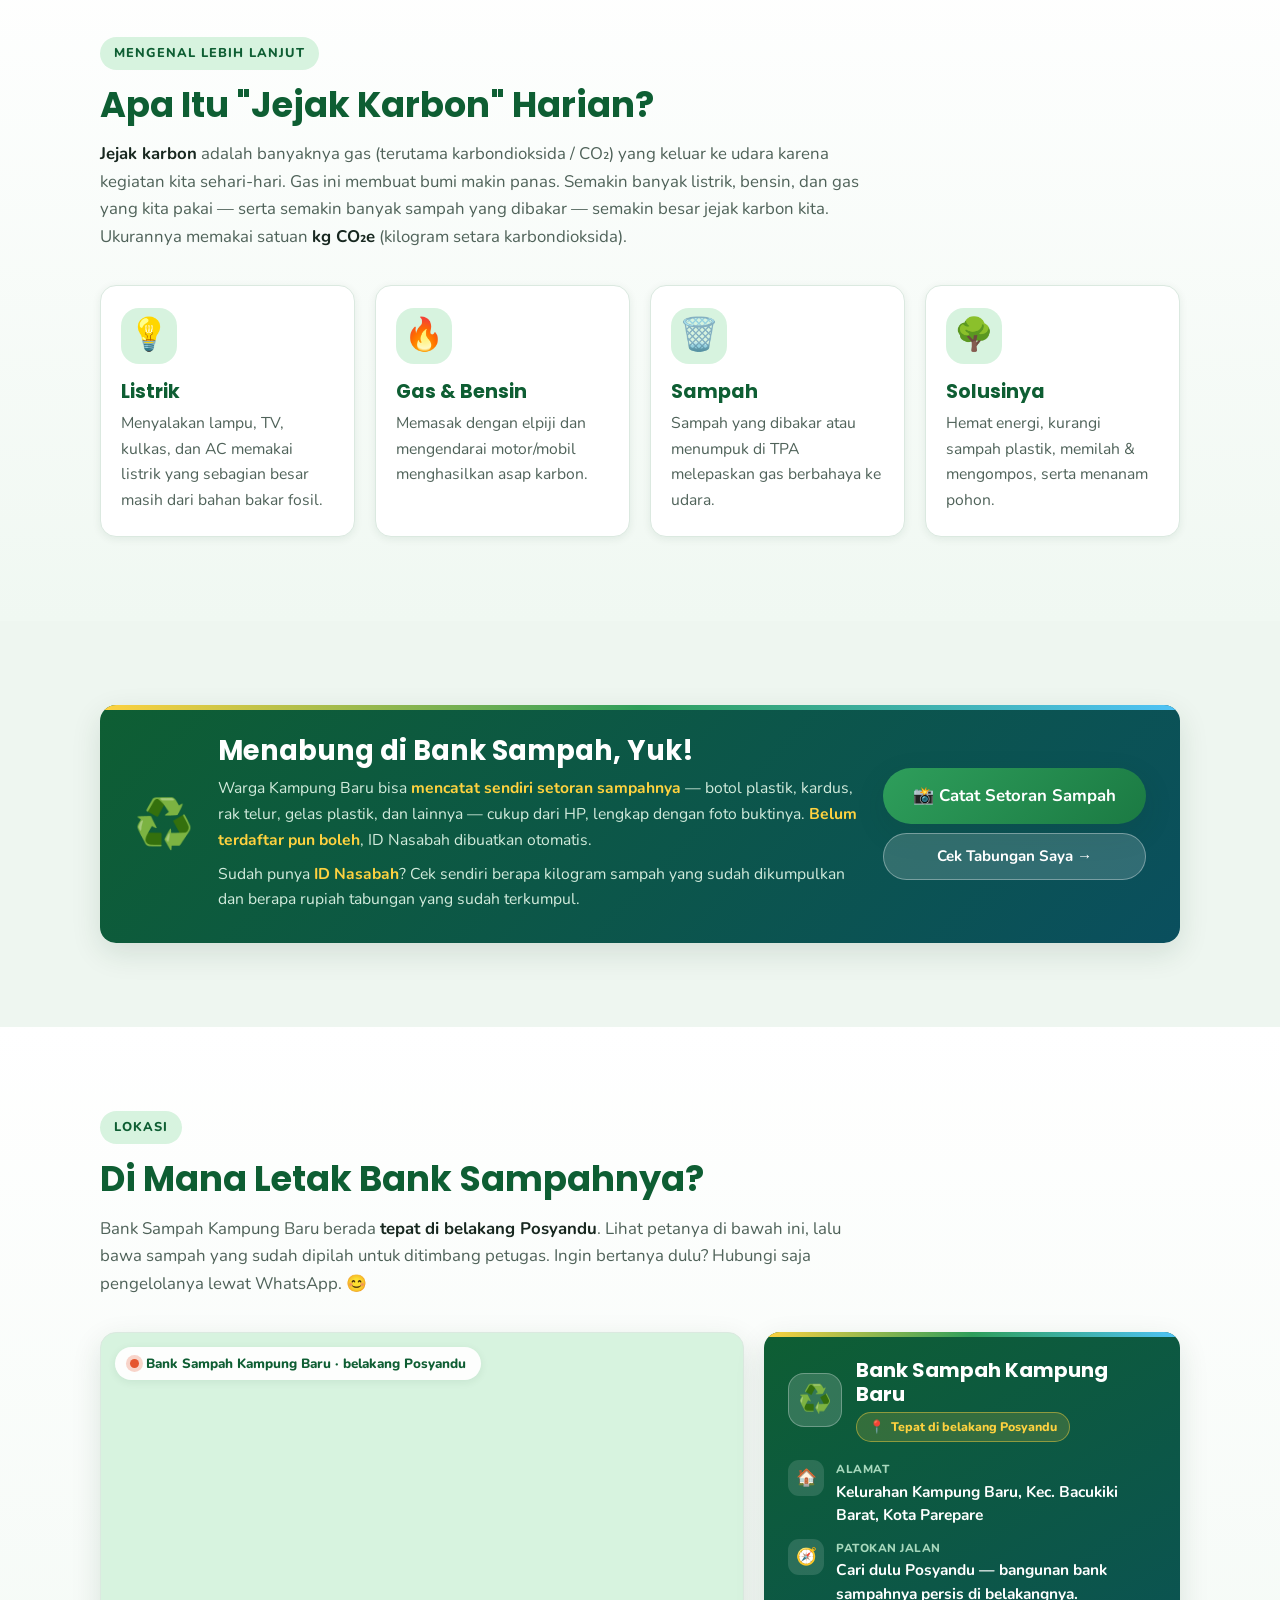
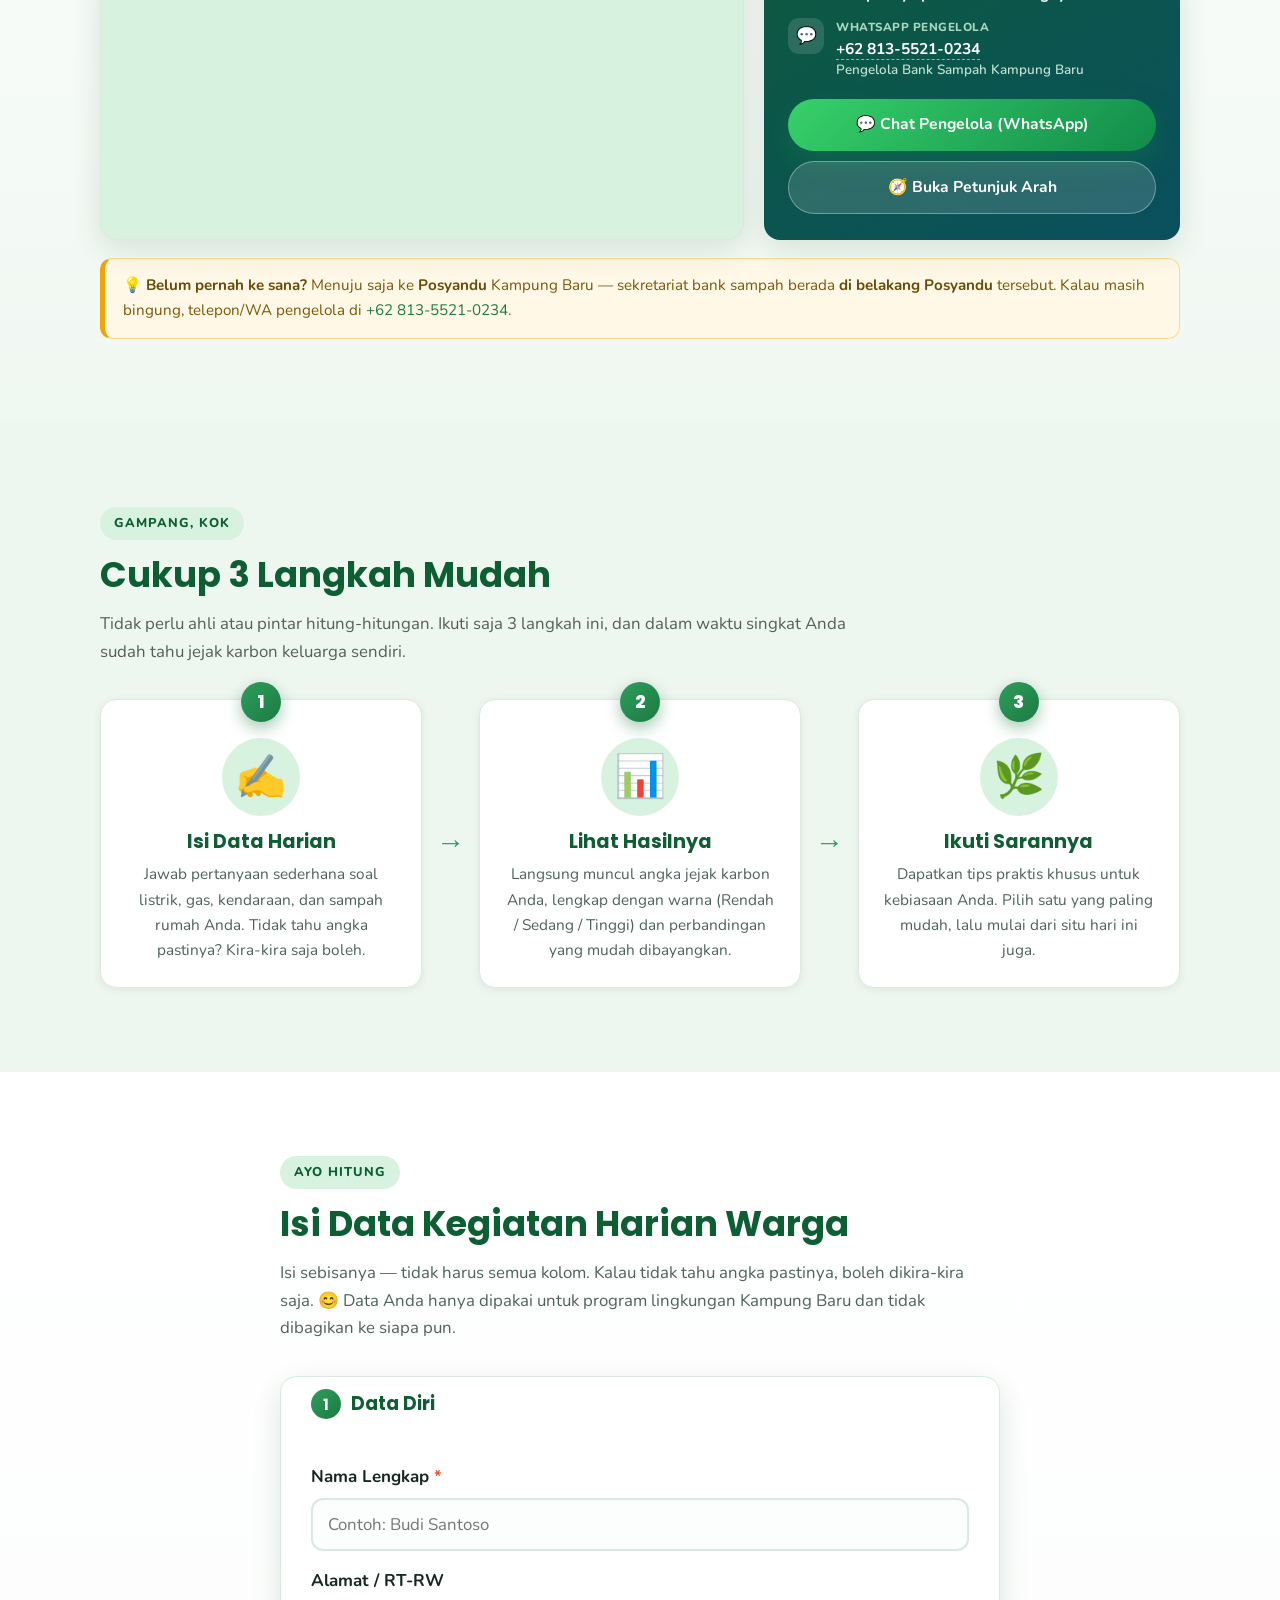
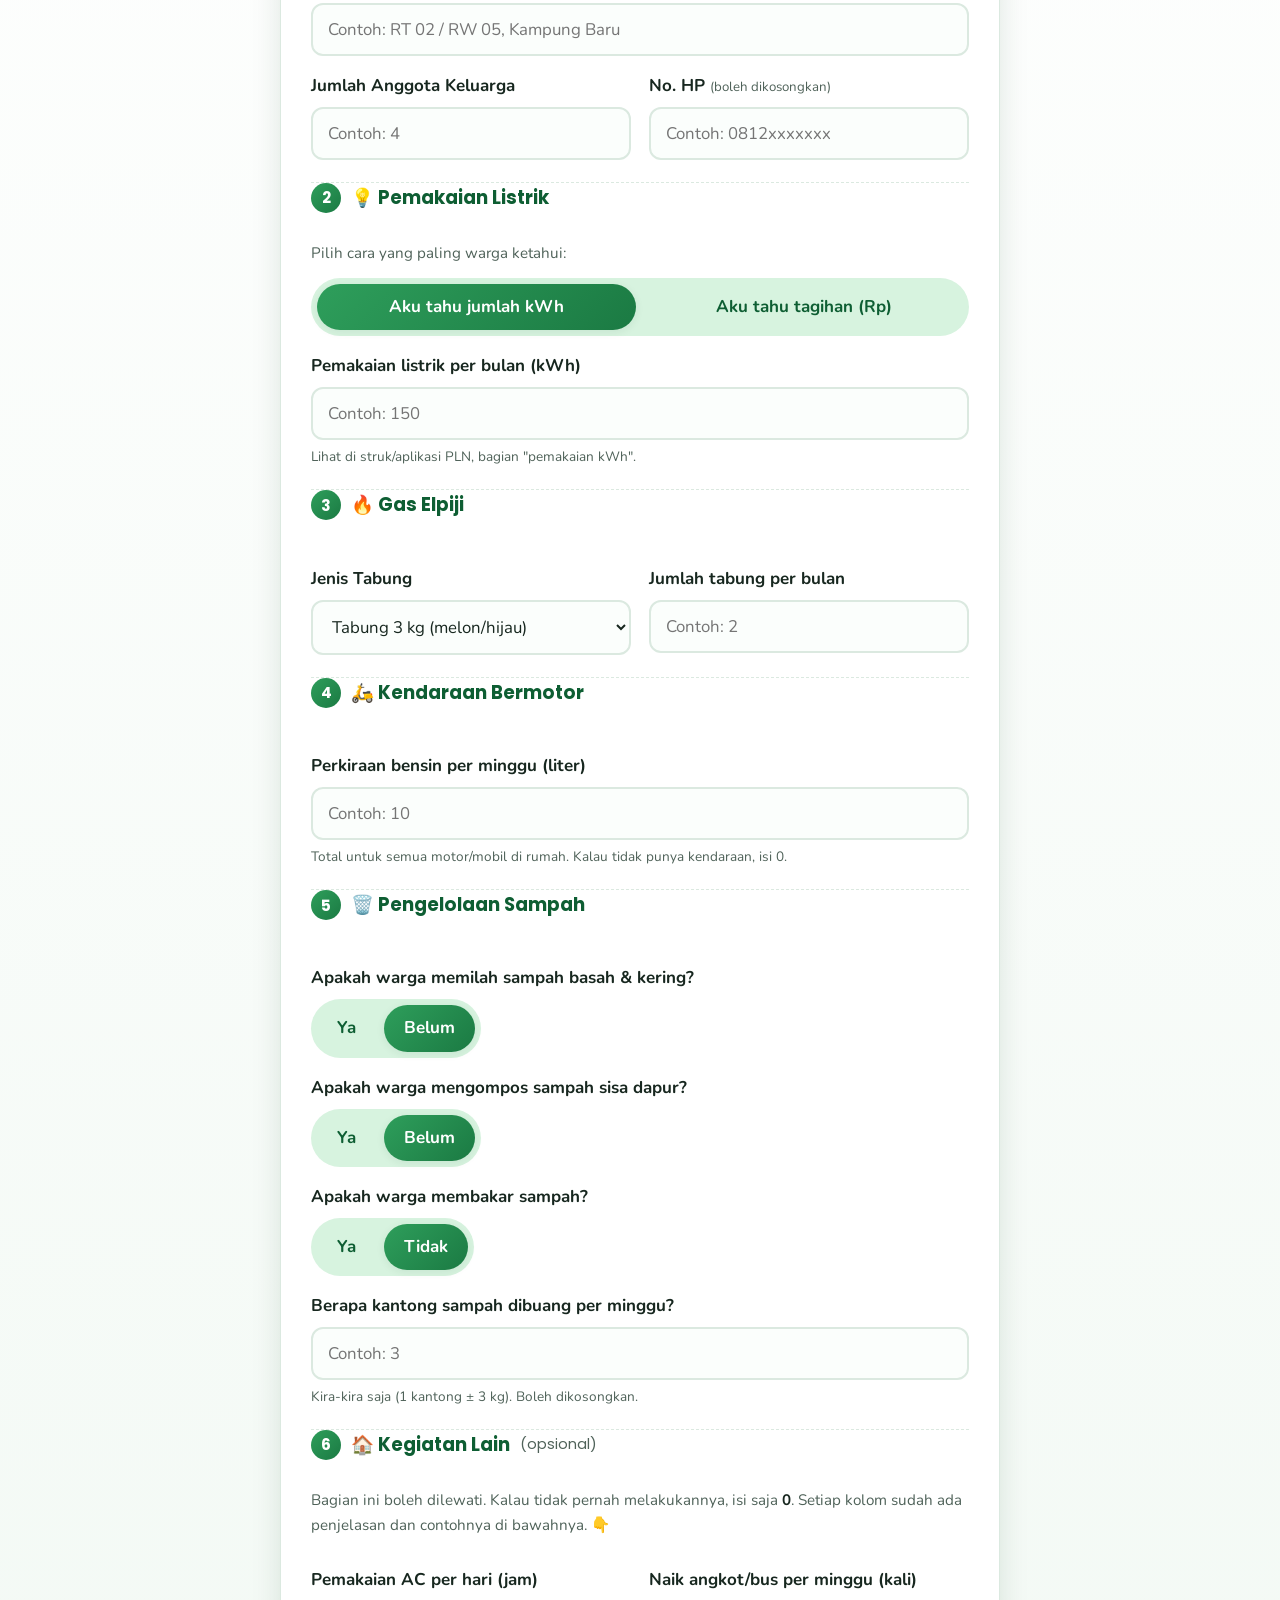
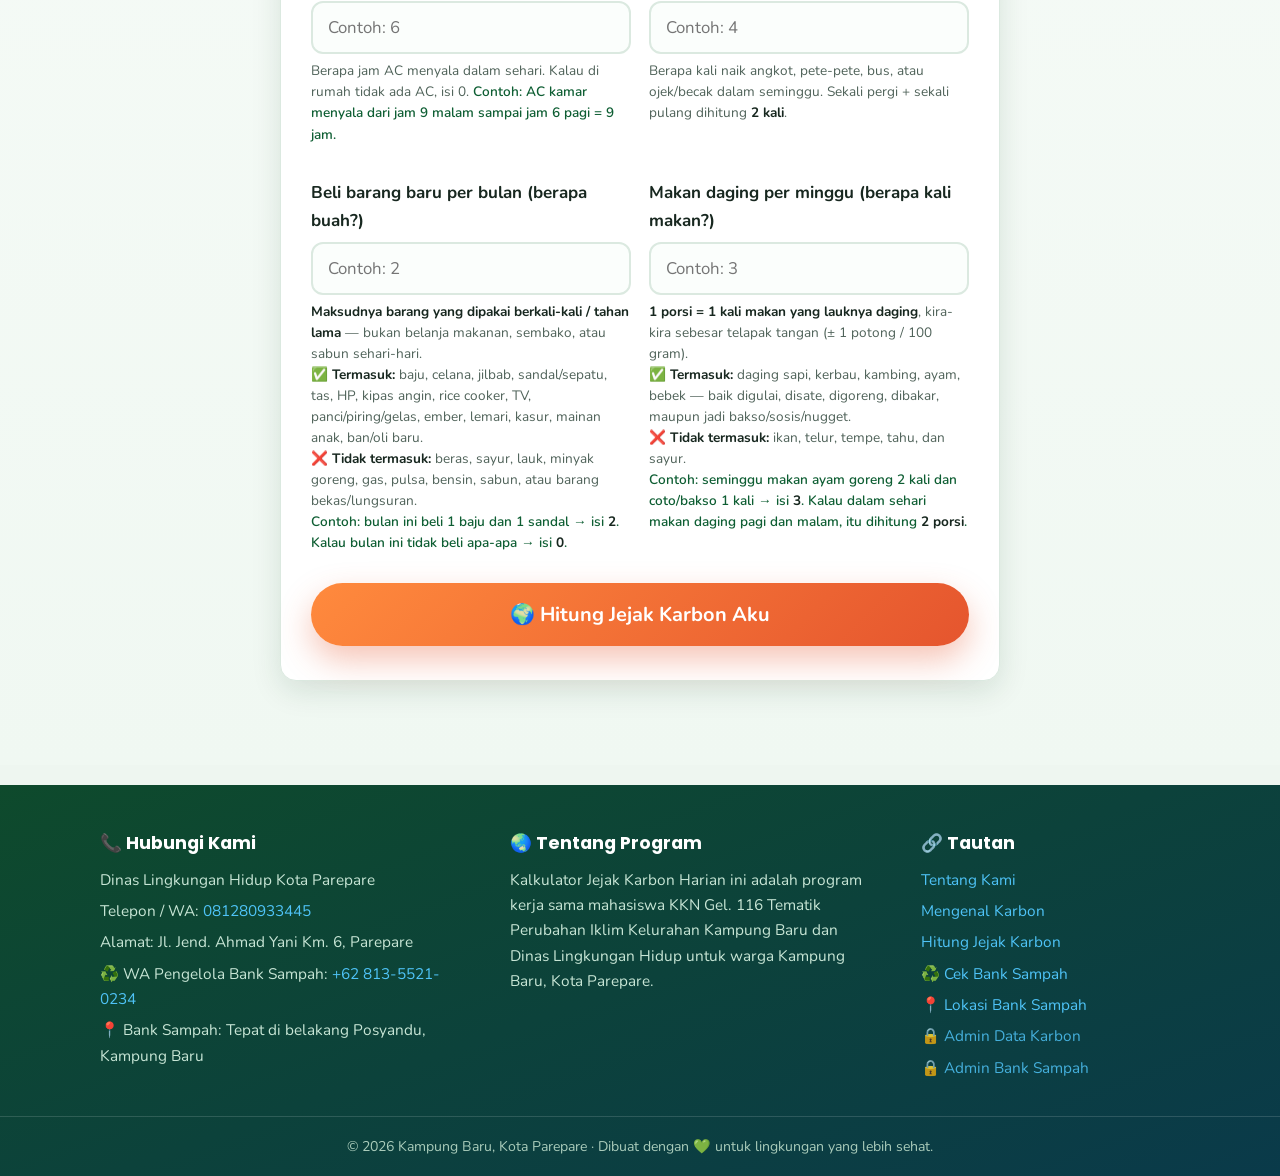
==== commit faa80fdd: "Tambah fitur catat setoran sampah mandiri oleh warga + persetujuan petugas Warga kini bisa mencatat " ====
--- a/index.html
+++ b/index.html
@@ -155,14 +155,22 @@
         <div class="cta-bank">
           <div class="cta-bank-ikon">♻️</div>
           <div class="cta-bank-teks">
-            <h2>Sudah Menabung di Bank Sampah?</h2>
+            <h2>Menabung di Bank Sampah, Yuk!</h2>
             <p>
-              Warga yang menyetor sampah ke Bank Sampah Kampung Baru bisa mengecek sendiri berapa
-              kilogram sampah yang sudah dikumpulkan dan berapa rupiah tabungan yang sudah terkumpul —
-              cukup masukkan <strong>ID Nasabah</strong> dari buku tabungan Anda.
+              Warga Kampung Baru bisa <strong>mencatat sendiri setoran sampahnya</strong> —
+              botol plastik, kardus, rak telur, gelas plastik, dan lainnya — cukup dari HP,
+              lengkap dengan foto buktinya. <strong>Belum terdaftar pun boleh</strong>,
+              ID Nasabah dibuatkan otomatis.
             </p>
-          </div>
-          <a href="bank-sampah.html" class="tombol cta-bank-tombol">Cek Tabungan Saya →</a>
+            <p>
+              Sudah punya <strong>ID Nasabah</strong>? Cek sendiri berapa kilogram sampah yang
+              sudah dikumpulkan dan berapa rupiah tabungan yang sudah terkumpul.
+            </p>
+          </div>
+          <div class="cta-bank-aksi">
+            <a href="bank-sampah.html#setor" class="tombol cta-bank-tombol">📸 Catat Setoran Sampah</a>
+            <a href="bank-sampah.html" class="tombol tombol-kecil cta-bank-tombol-alt">Cek Tabungan Saya →</a>
+          </div>
         </div>
       </div>
     </section>
--- a/css/styles.css
+++ b/css/styles.css
@@ -280,11 +280,18 @@
 .cta-bank-ikon { font-size: 3rem; line-height: 1; }
 .cta-bank-teks h2 { font-size: clamp(1.25rem, 4vw, 1.7rem); color: #fff; margin-bottom: 8px; }
 .cta-bank-teks p { color: #d3ecdd; font-size: .98rem; }
+.cta-bank-teks p + p { margin-top: 8px; }
 .cta-bank-teks strong { color: var(--kuning); }
 .cta-bank-tombol { white-space: nowrap; }
+.cta-bank-aksi { display: flex; flex-direction: column; gap: 9px; align-items: center; }
+.cta-bank-tombol-alt {
+  background: rgba(255,255,255,.16); border: 1px solid rgba(255,255,255,.34); box-shadow: none;
+}
+.cta-bank-tombol-alt:hover { background: rgba(255,255,255,.26); }
 
 @media (min-width: 820px) {
   .cta-bank { grid-template-columns: auto 1fr auto; text-align: left; gap: 24px; padding: 30px 34px; }
+  .cta-bank-aksi { align-items: stretch; }
 }
 
 /* ======================= PETA LOKASI BANK SAMPAH ========================= */
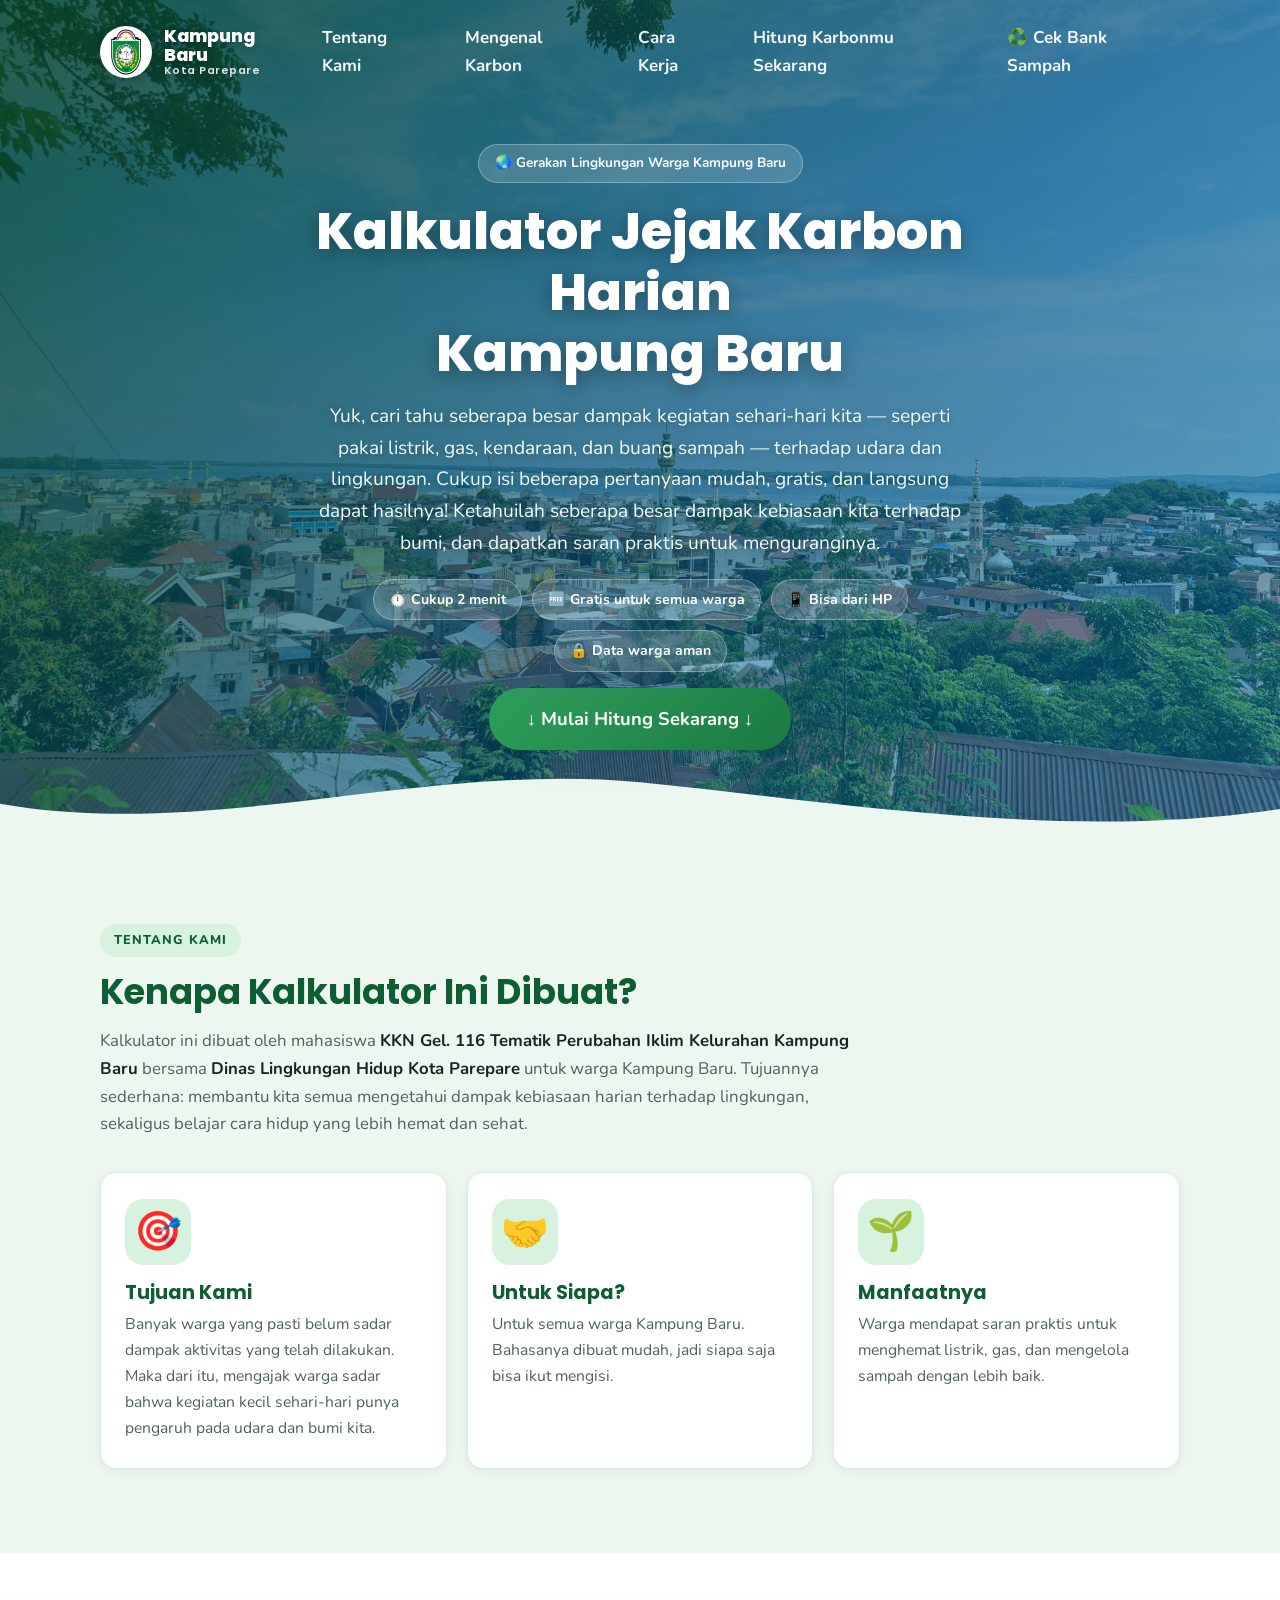
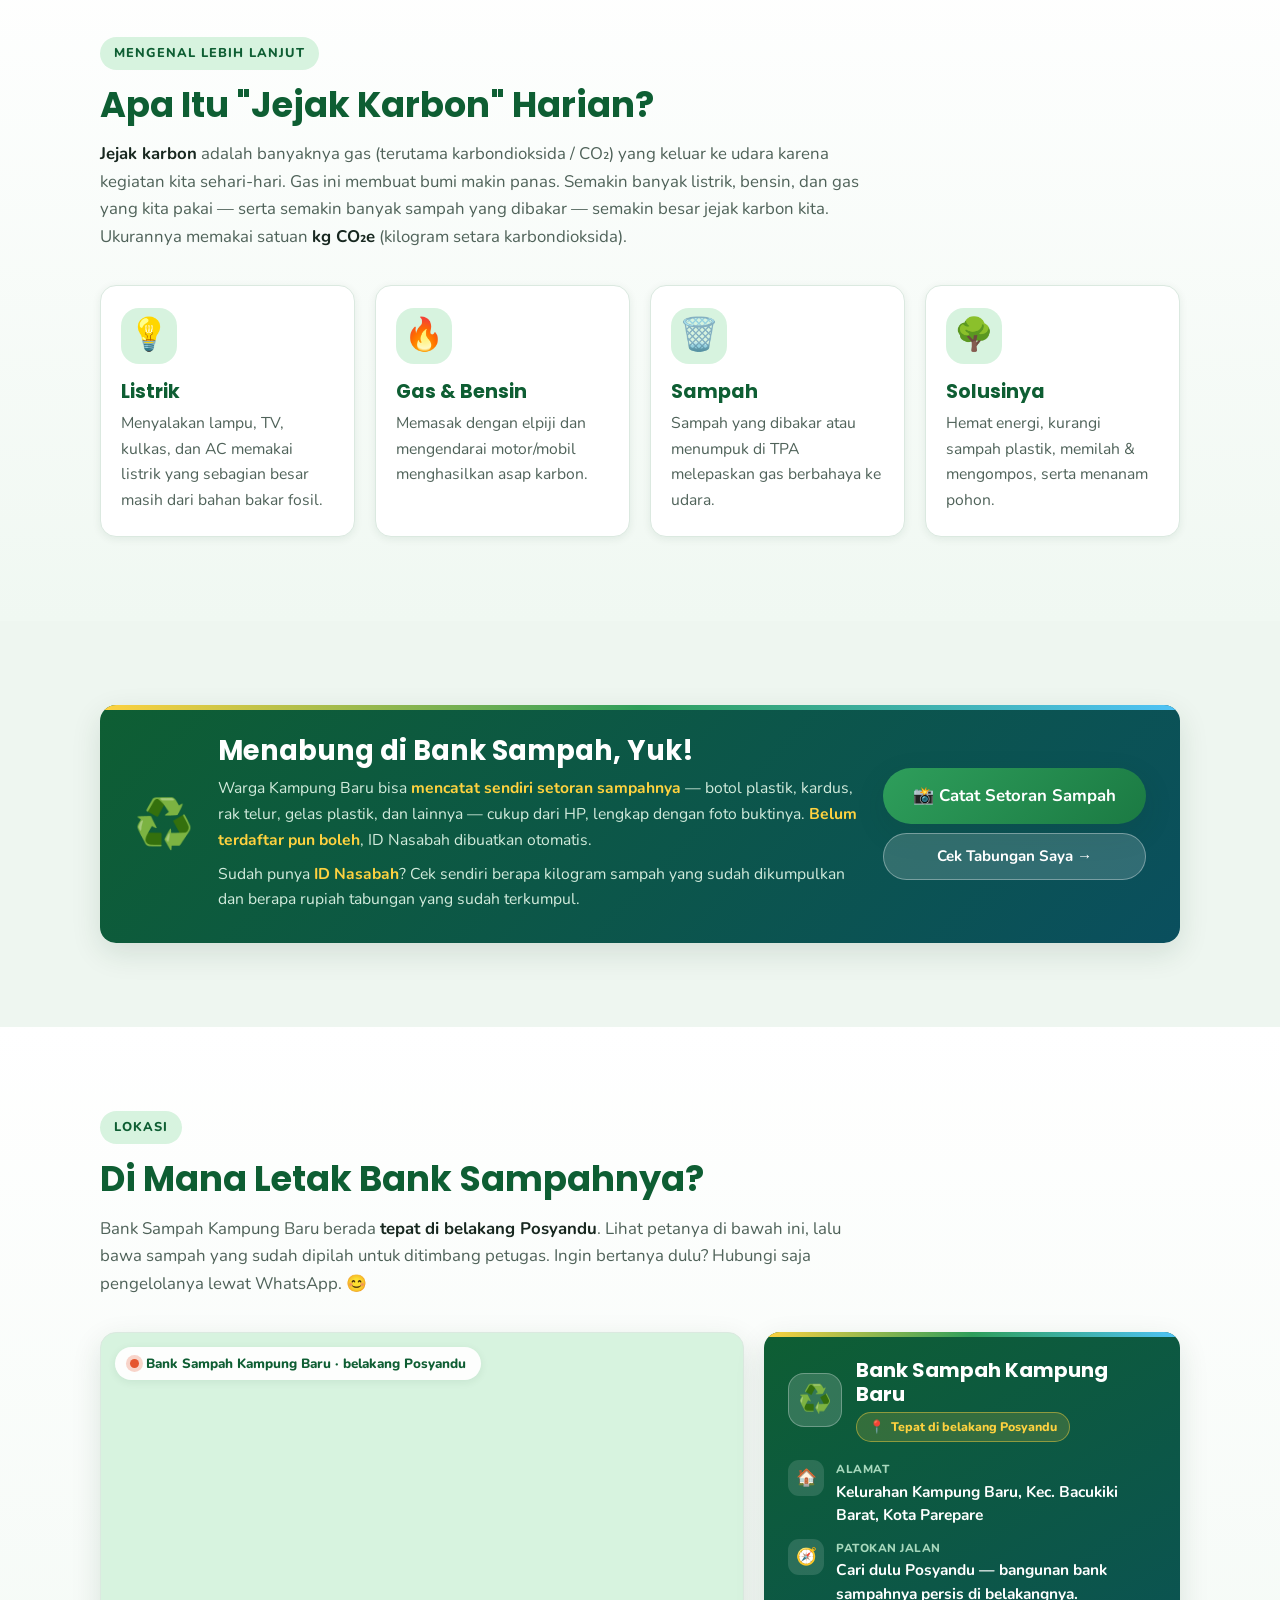
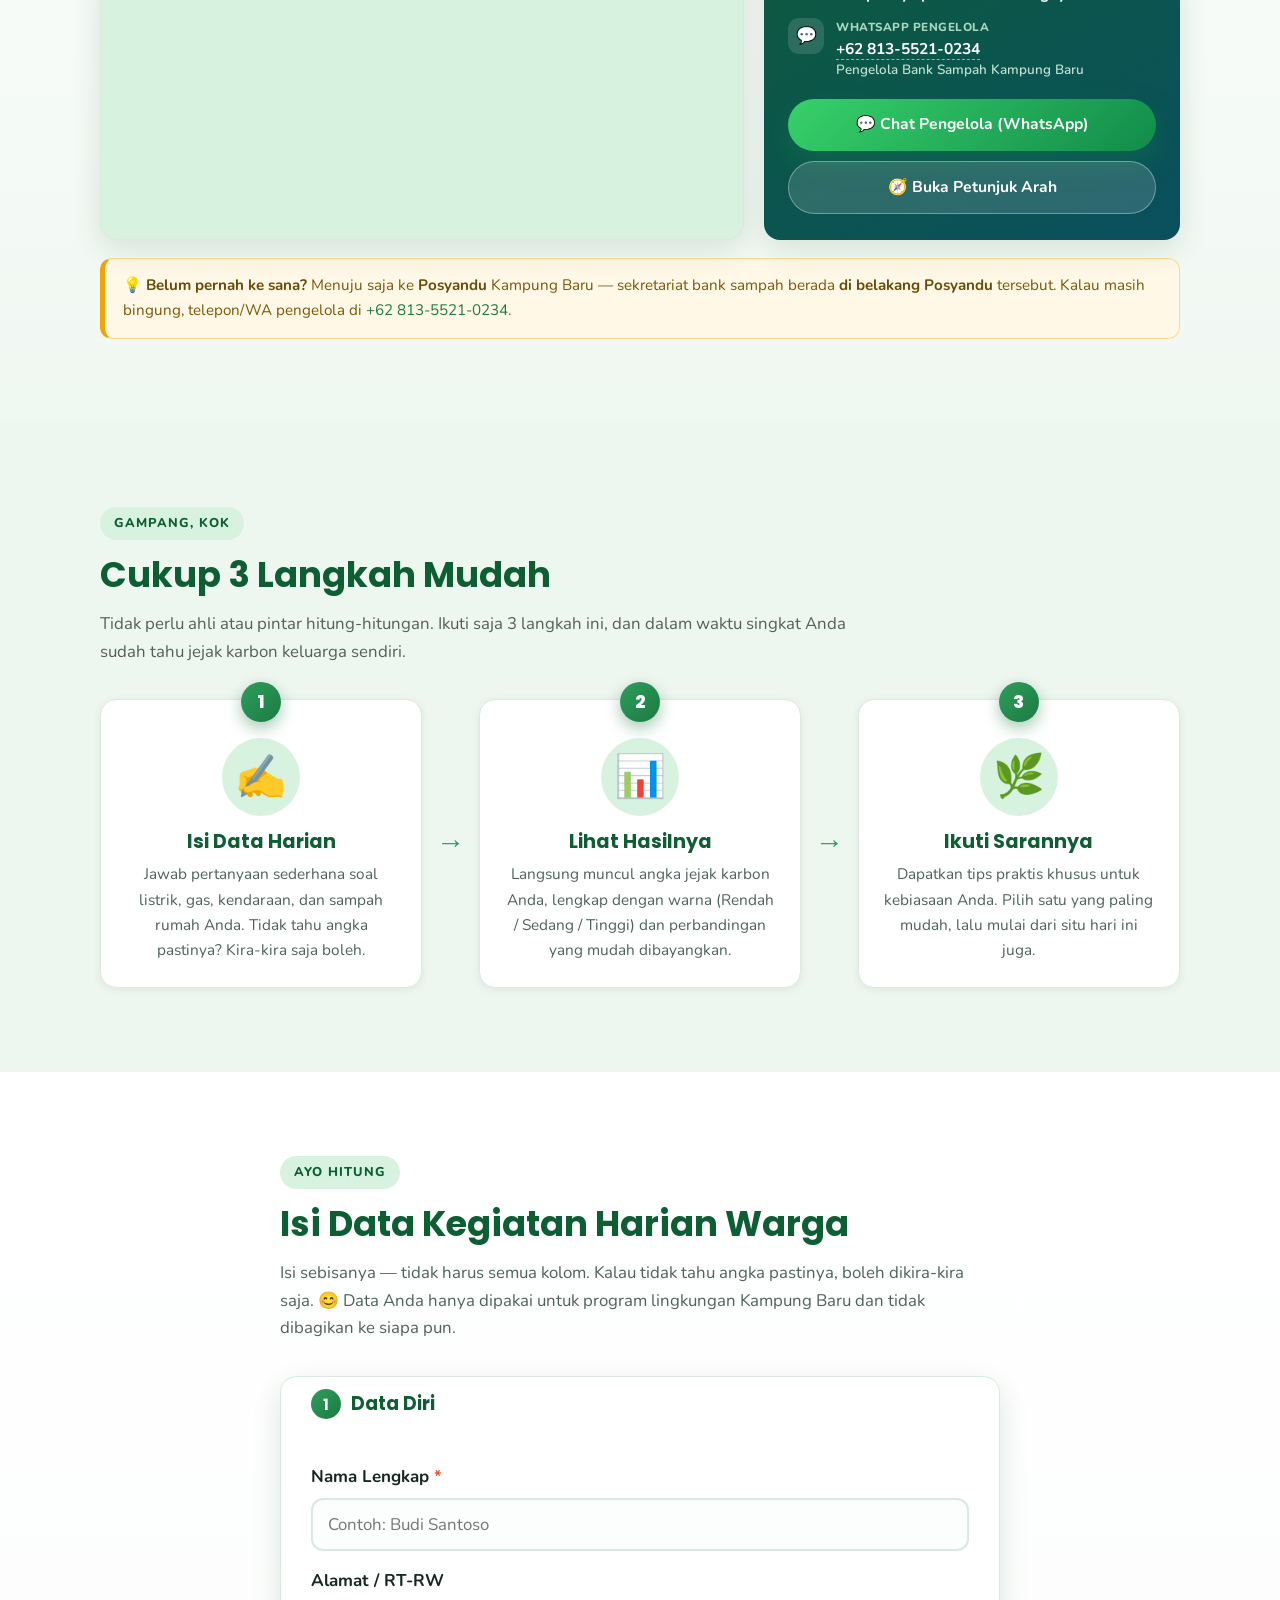
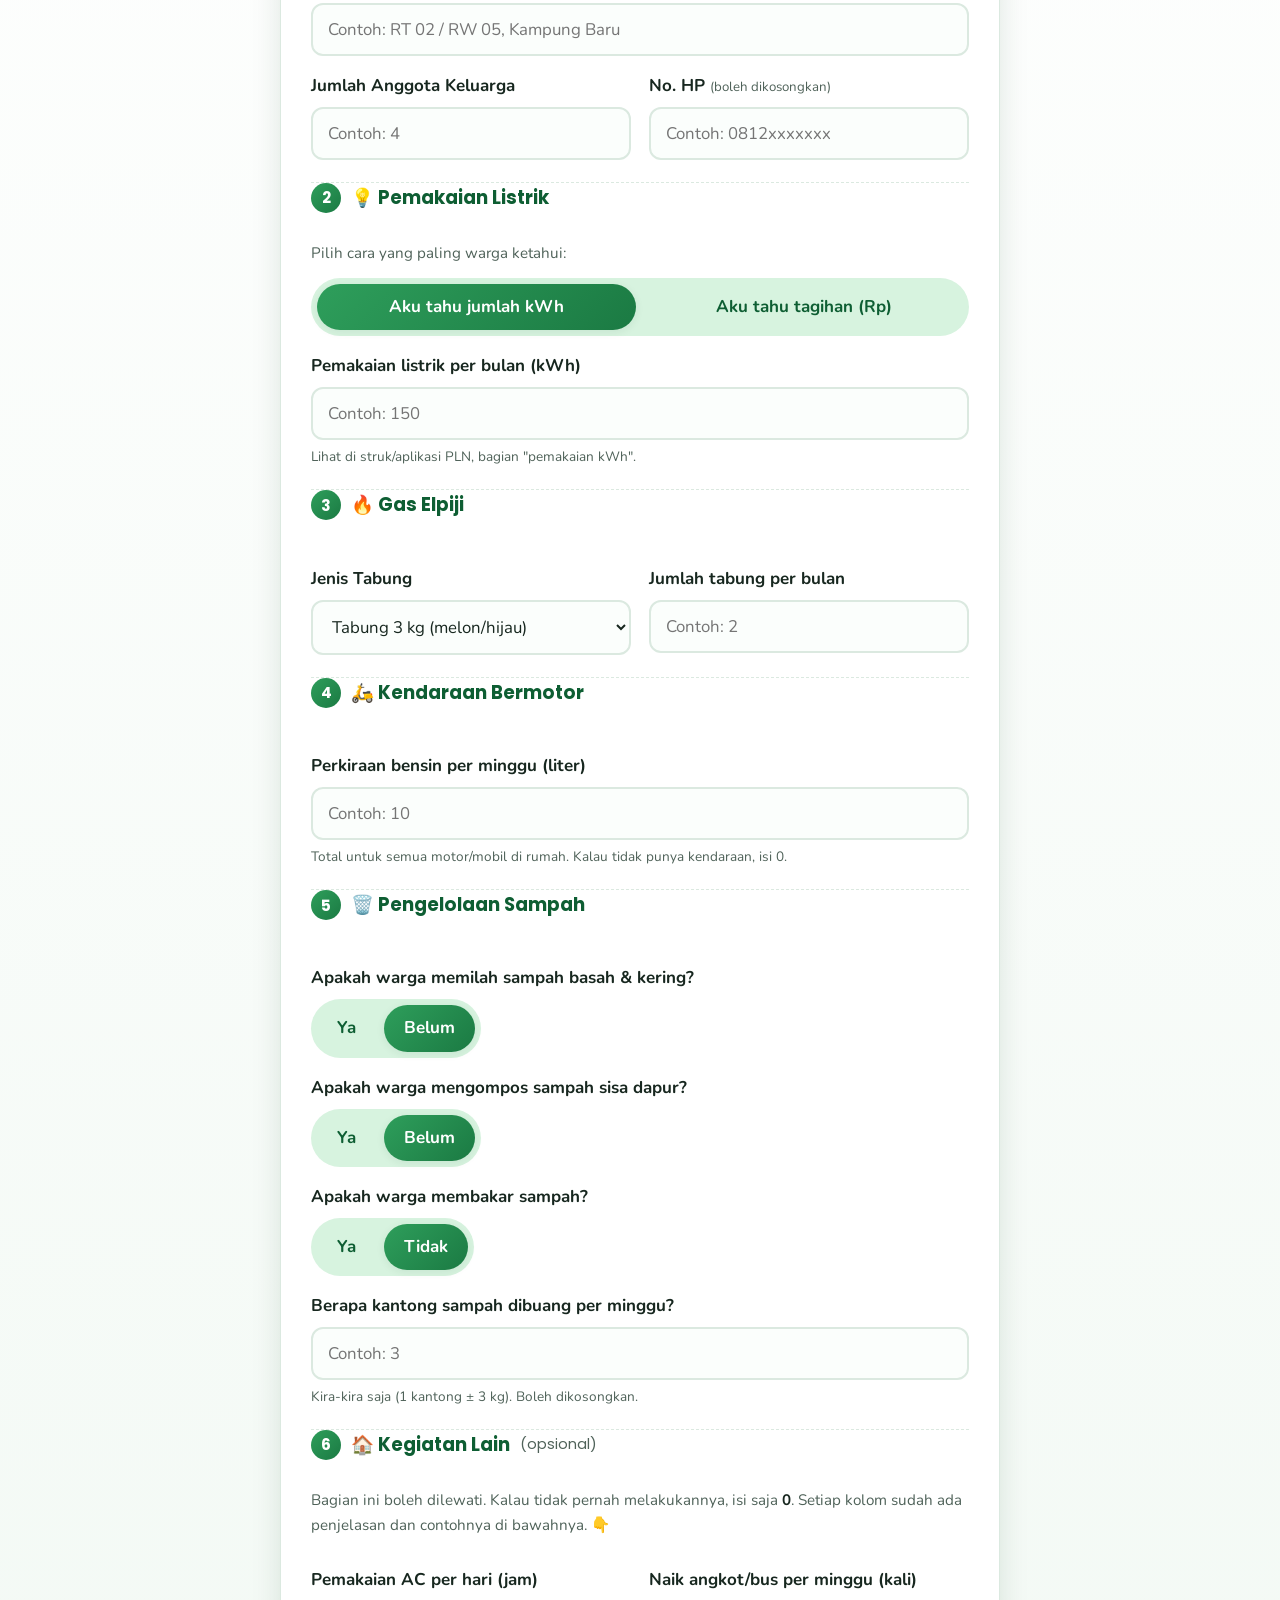
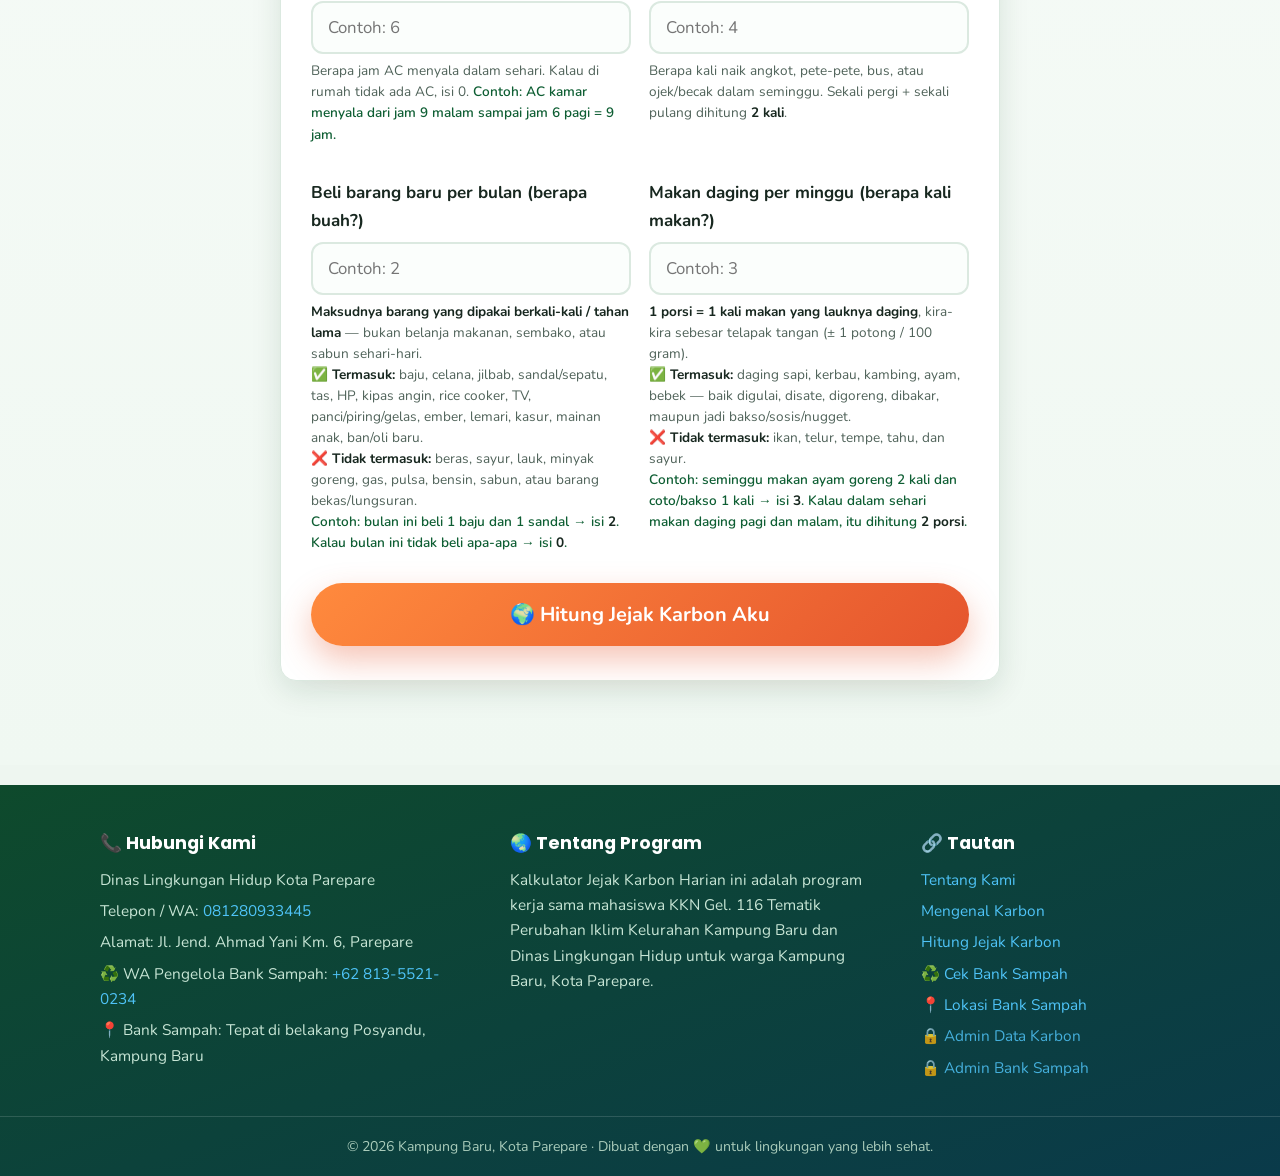
==== commit 576a0c9a: "Ganti bahasa teknis di layar dengan kontak anggota KKN Pengelola & petugas bank sampah cukup menguru" ====
--- a/index.html
+++ b/index.html
@@ -673,6 +673,7 @@
 
   <!-- ============================ SCRIPT ============================ -->
   <script src="js/config.js"></script>
+  <script src="js/bantuan.js"></script>
   <script src="js/bank-sampah-lokasi.js"></script>
   <script src="js/xlsx-export.js"></script>
   <script src="js/storage.js"></script>
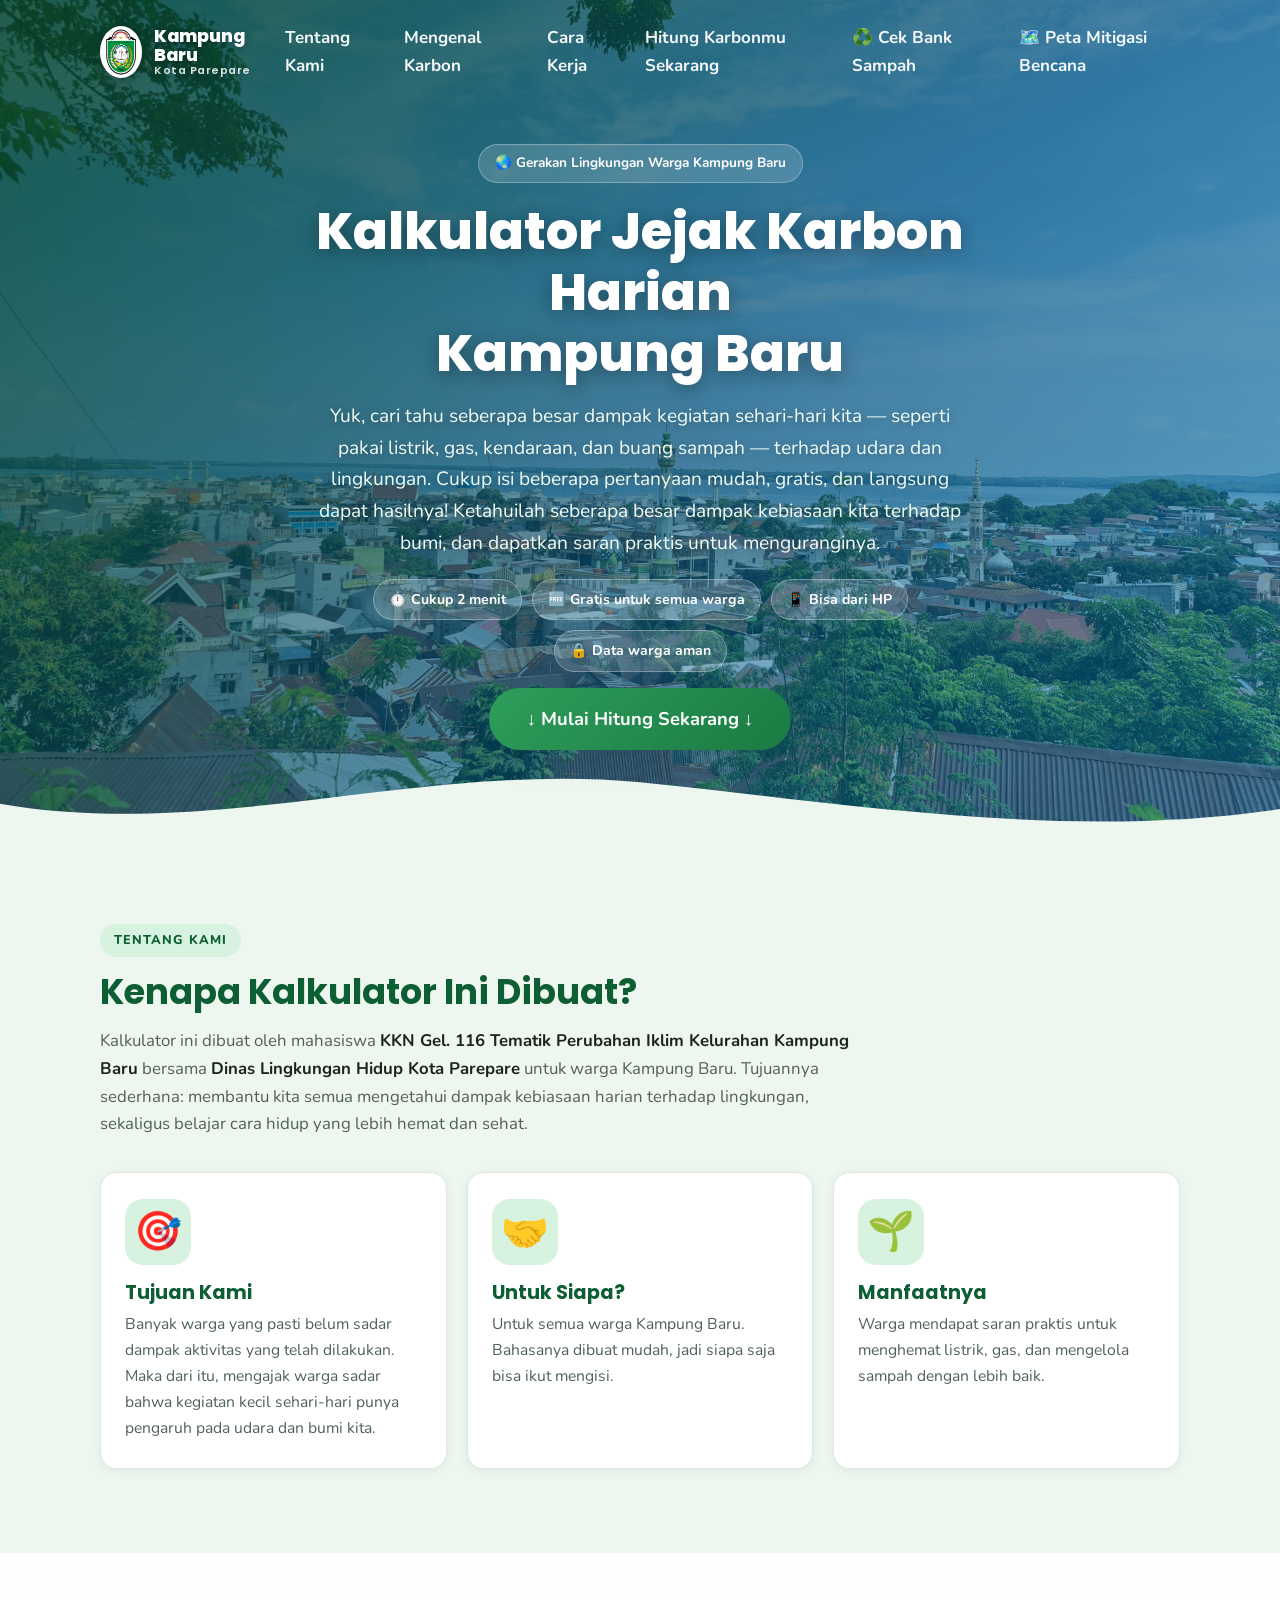
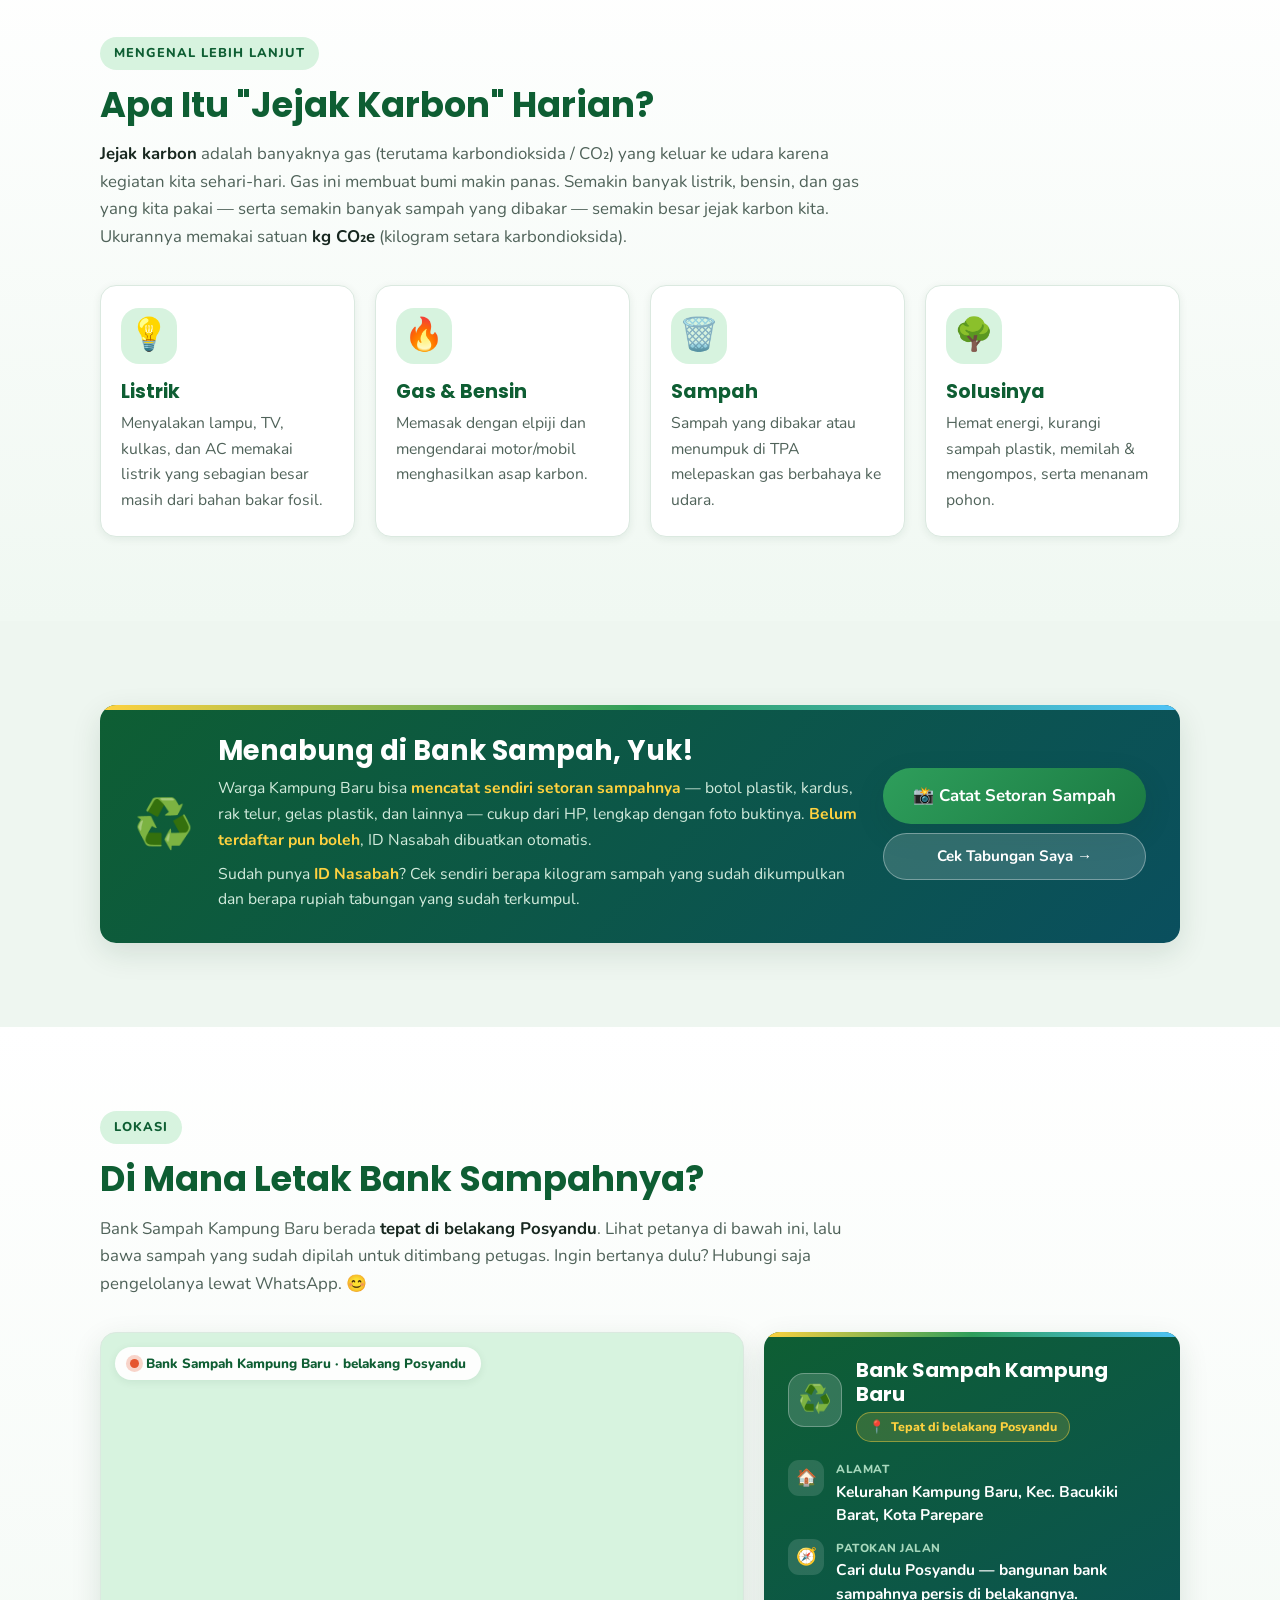
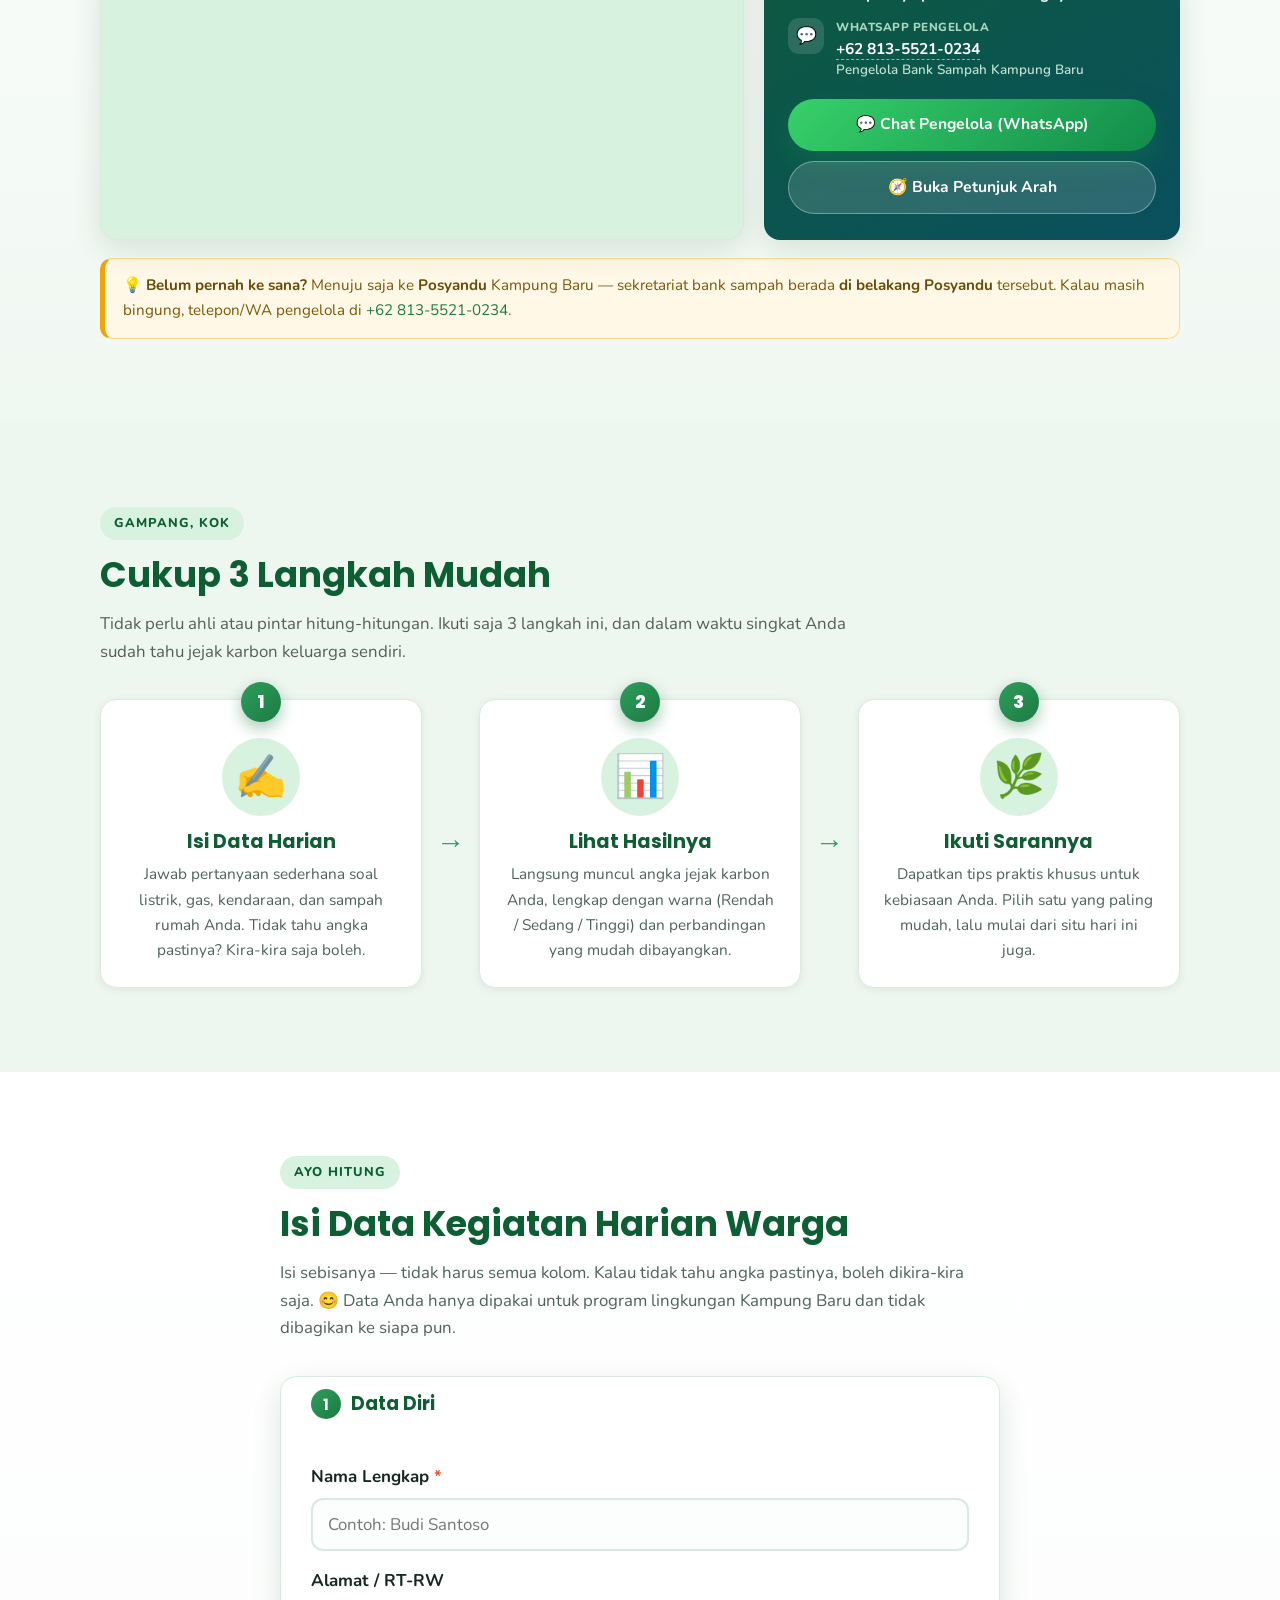
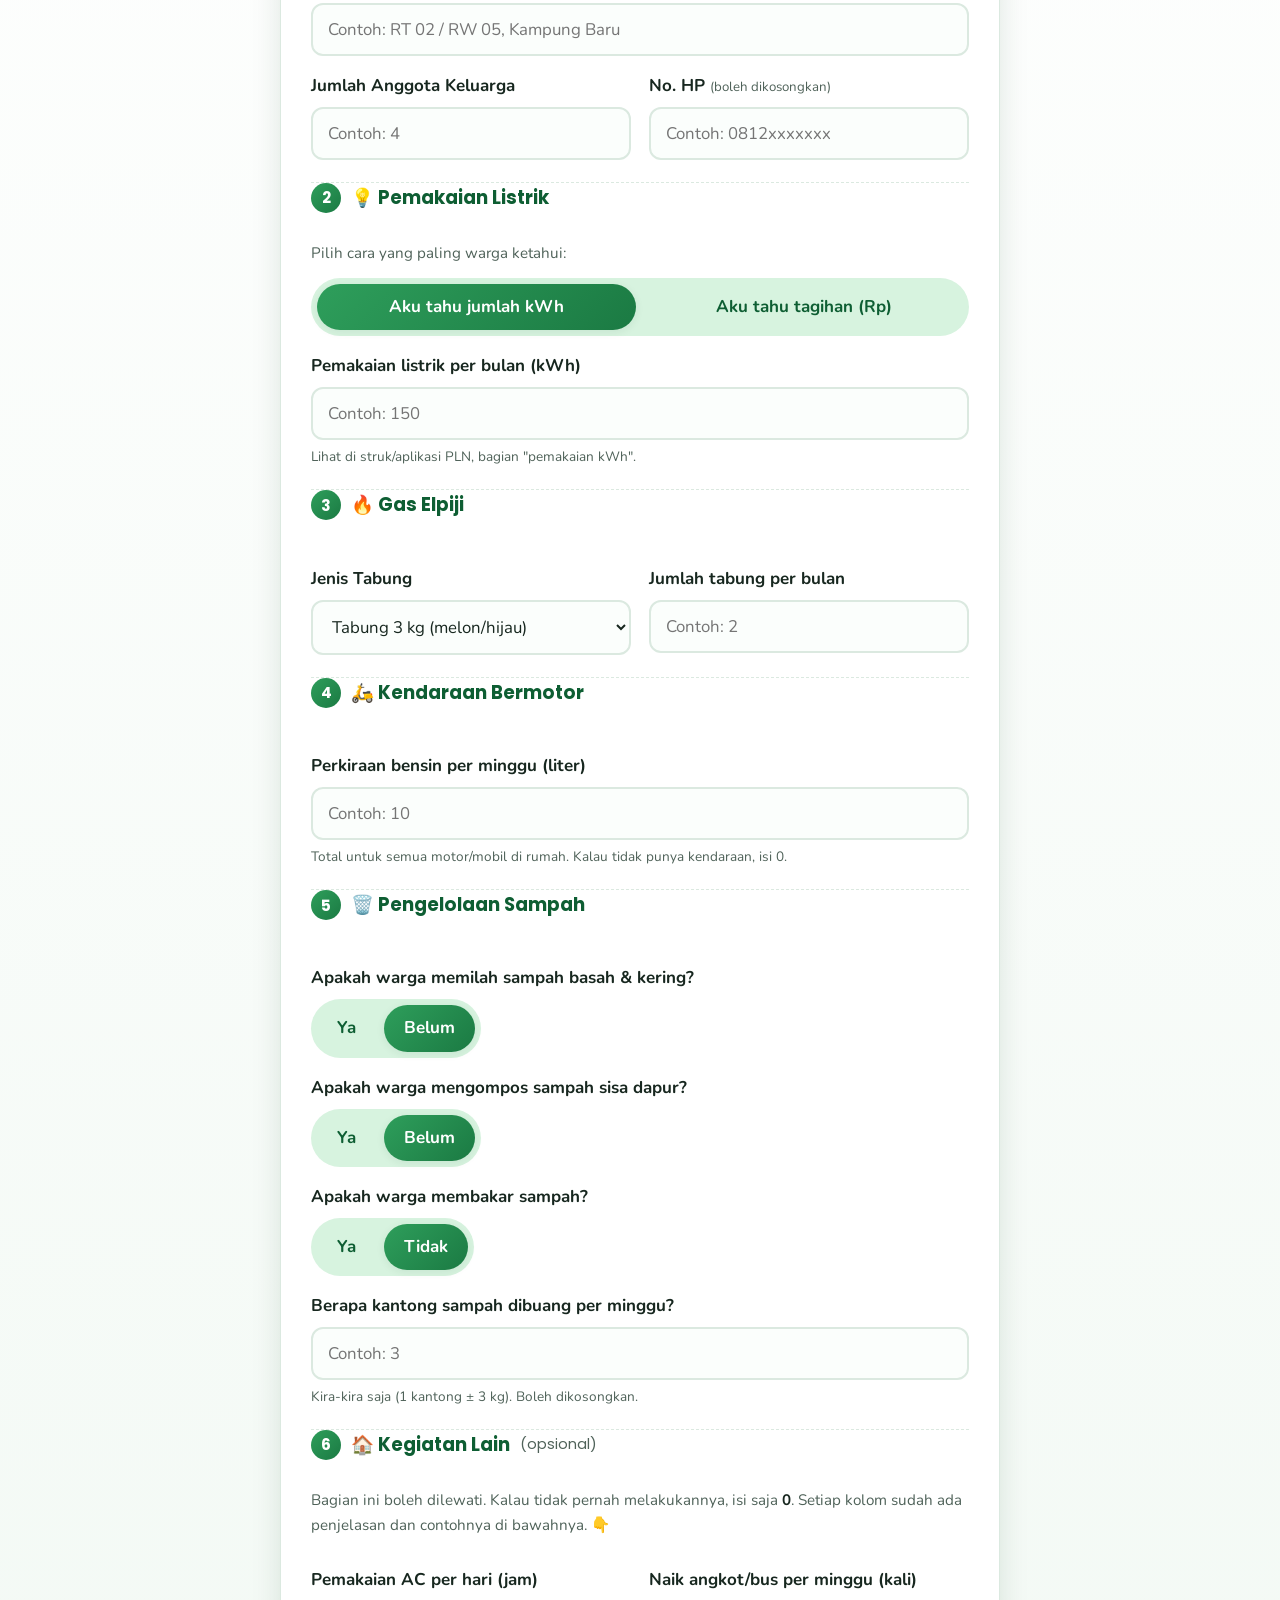
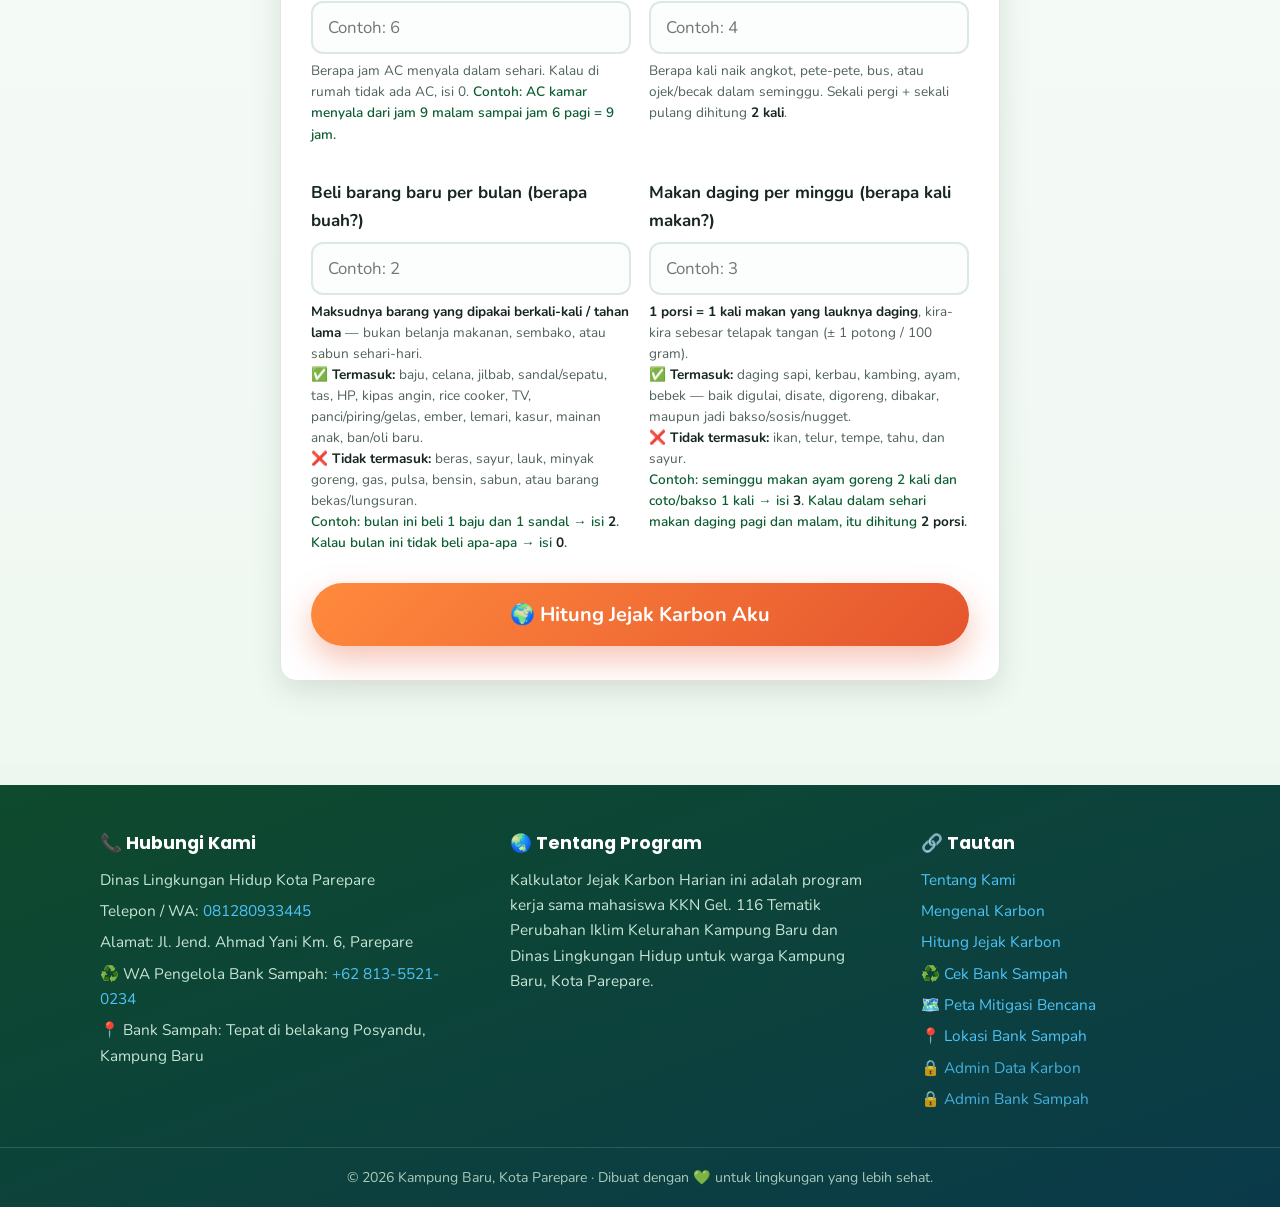
==== commit df02383a: "Tambah halaman Peta Mitigasi Bencana Kelurahan Kampung Baru Halaman baru peta-mitigasi-bencana.html " ====
--- a/index.html
+++ b/index.html
@@ -49,6 +49,7 @@
         <li><a href="#langkah">Cara Kerja</a></li>
         <li><a href="#hitung">Hitung Karbonmu Sekarang</a></li>
         <li><a href="bank-sampah.html">♻️ Cek Bank Sampah</a></li>
+        <li><a href="peta-mitigasi-bencana.html">🗺️ Peta Mitigasi Bencana</a></li>
       </ul>
     </nav>
 
@@ -589,6 +590,7 @@
         <p><a href="#belajar">Mengenal Karbon</a></p>
         <p><a href="#hitung">Hitung Jejak Karbon</a></p>
         <p><a href="bank-sampah.html">♻️ Cek Bank Sampah</a></p>
+        <p><a href="peta-mitigasi-bencana.html">🗺️ Peta Mitigasi Bencana</a></p>
         <p><a href="#lokasi">📍 Lokasi Bank Sampah</a></p>
         <p><a href="#" id="bukaAdmin" class="tautan-admin">🔒 Admin Data Karbon</a></p>
         <p><a href="admin-bank-sampah.html" class="tautan-admin">🔒 Admin Bank Sampah</a></p>
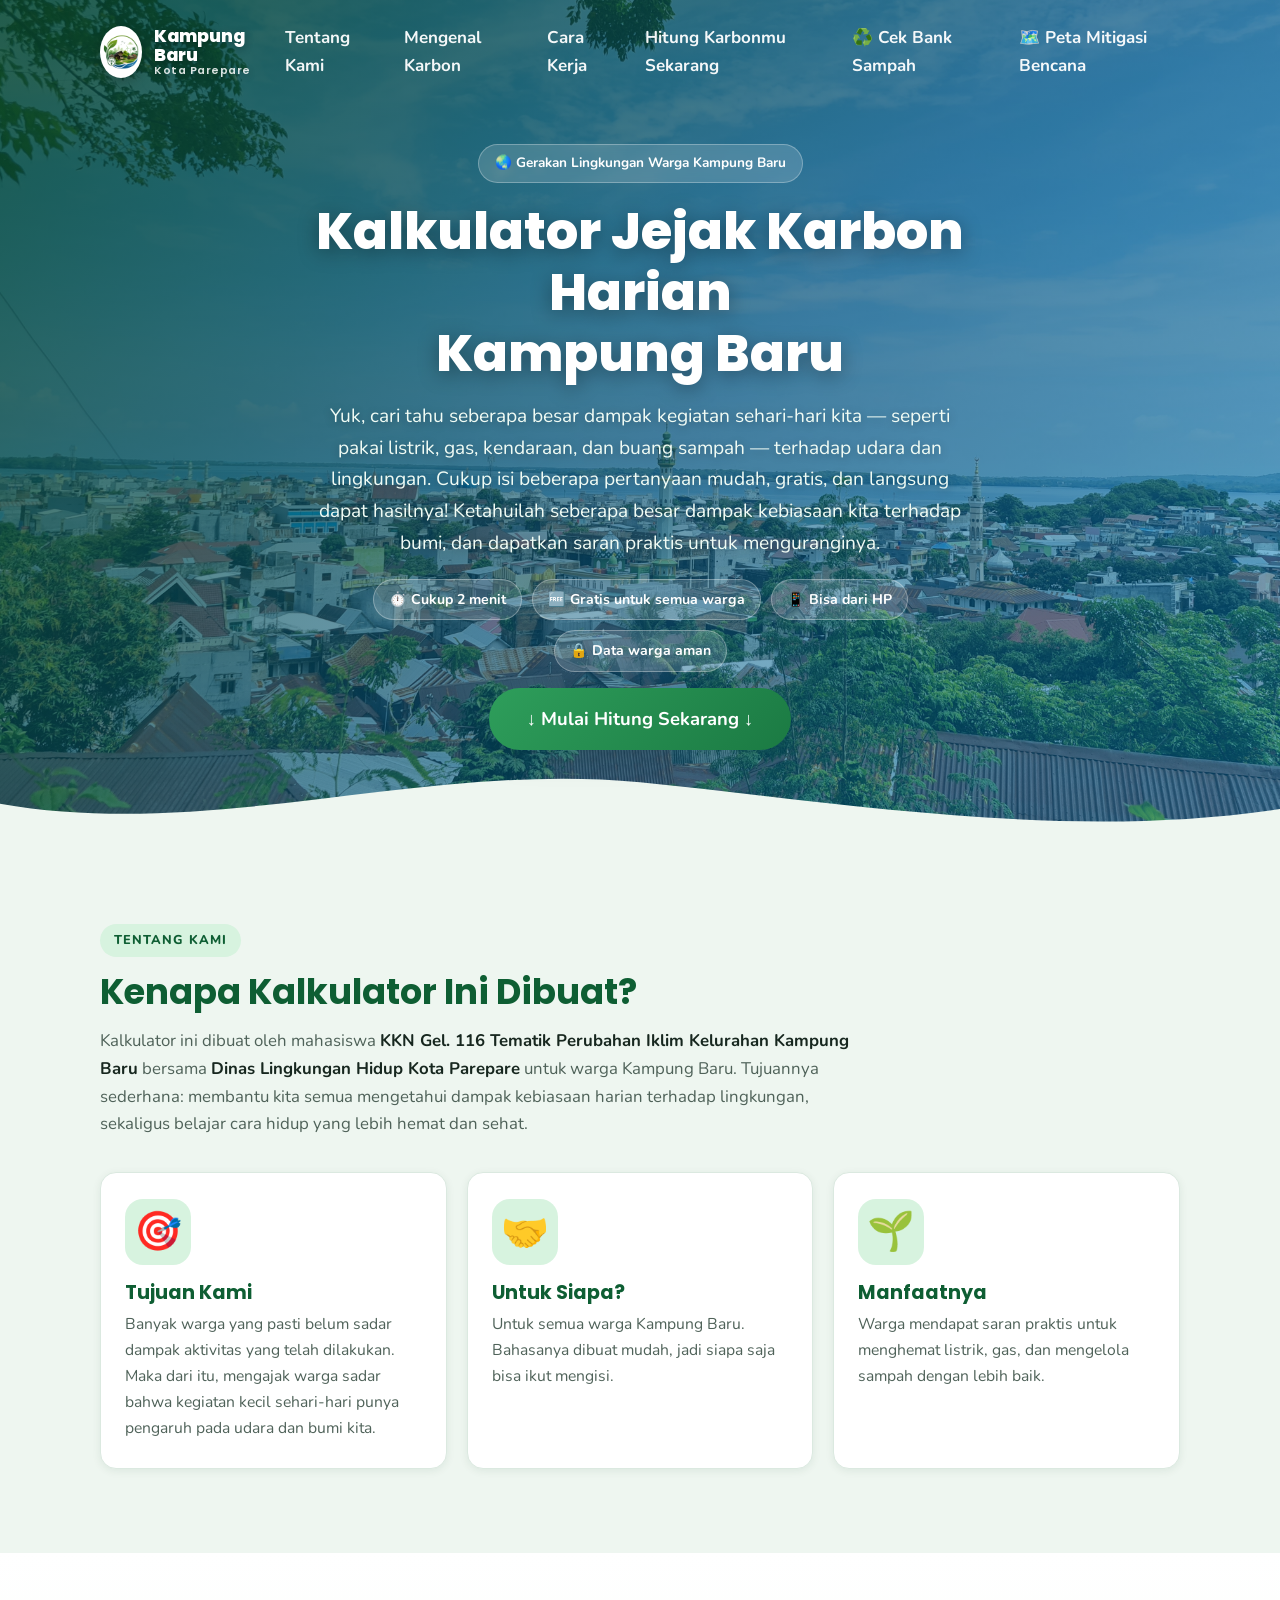
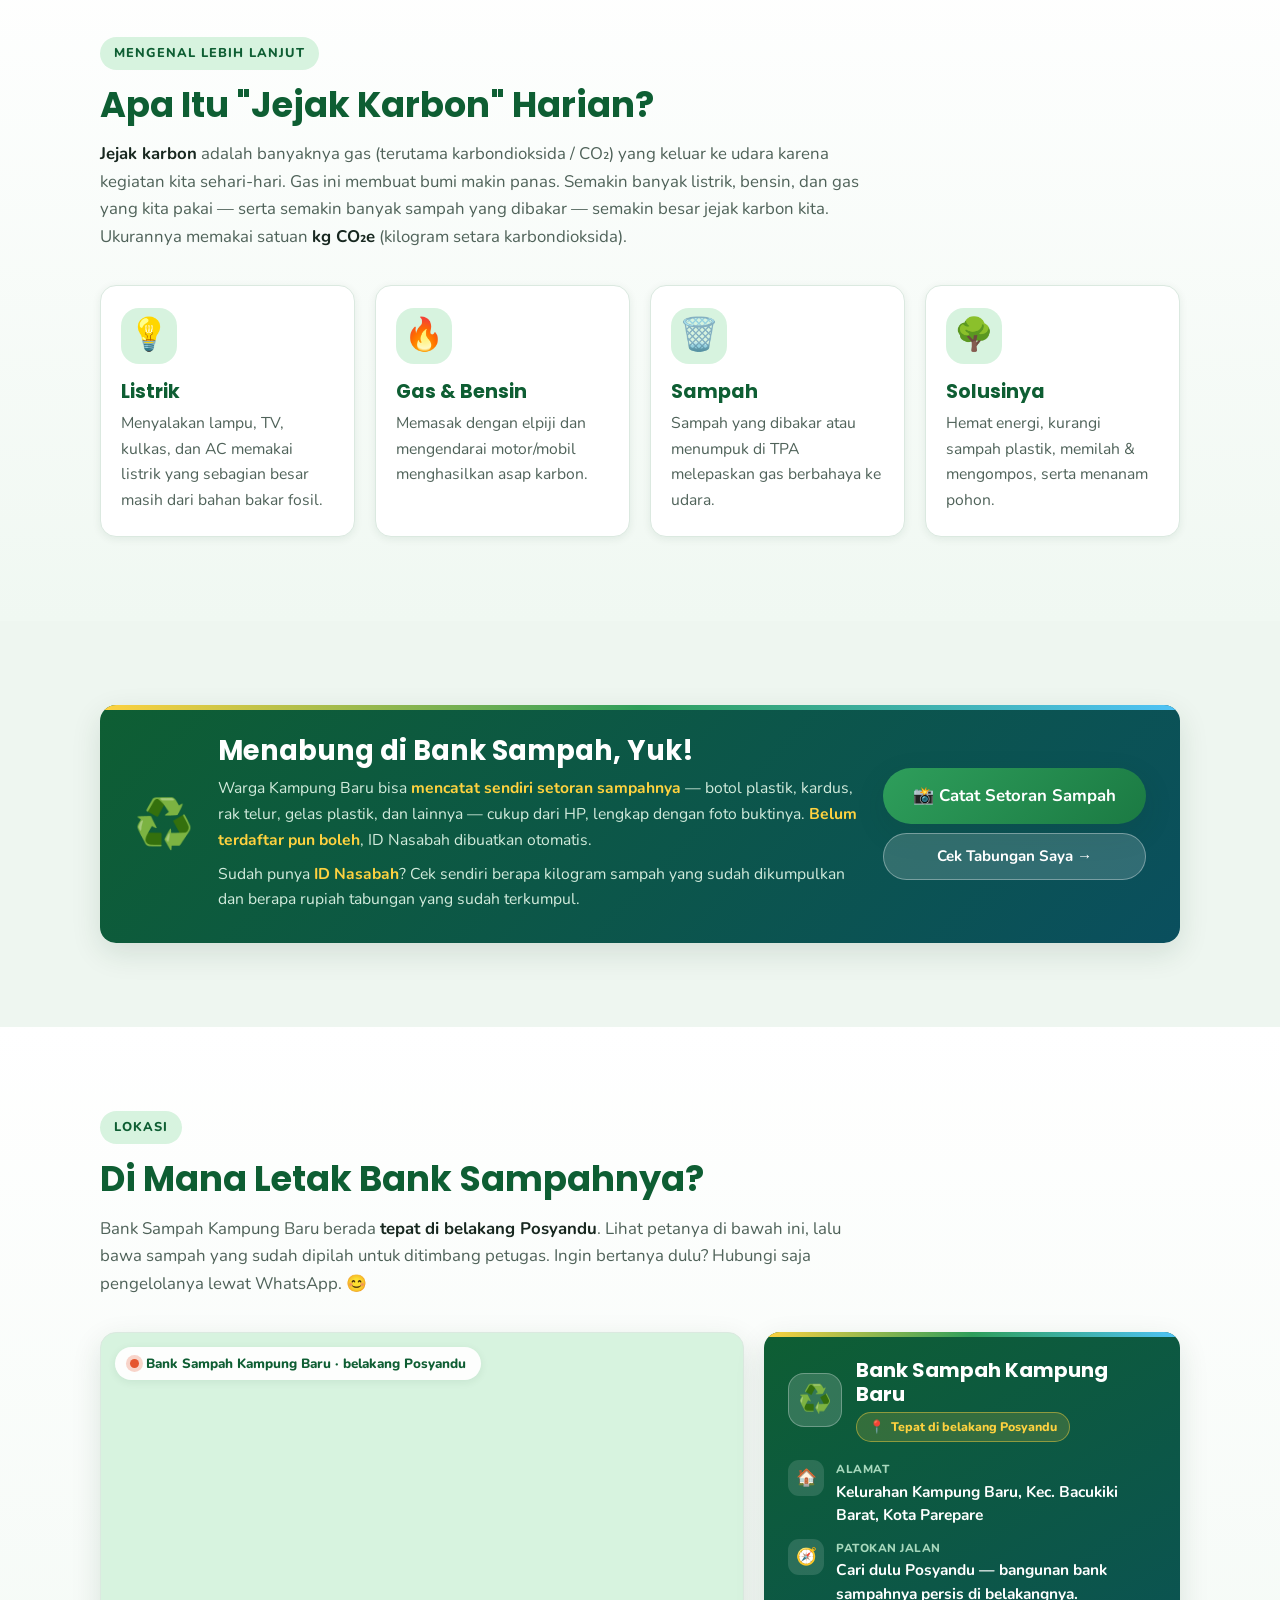
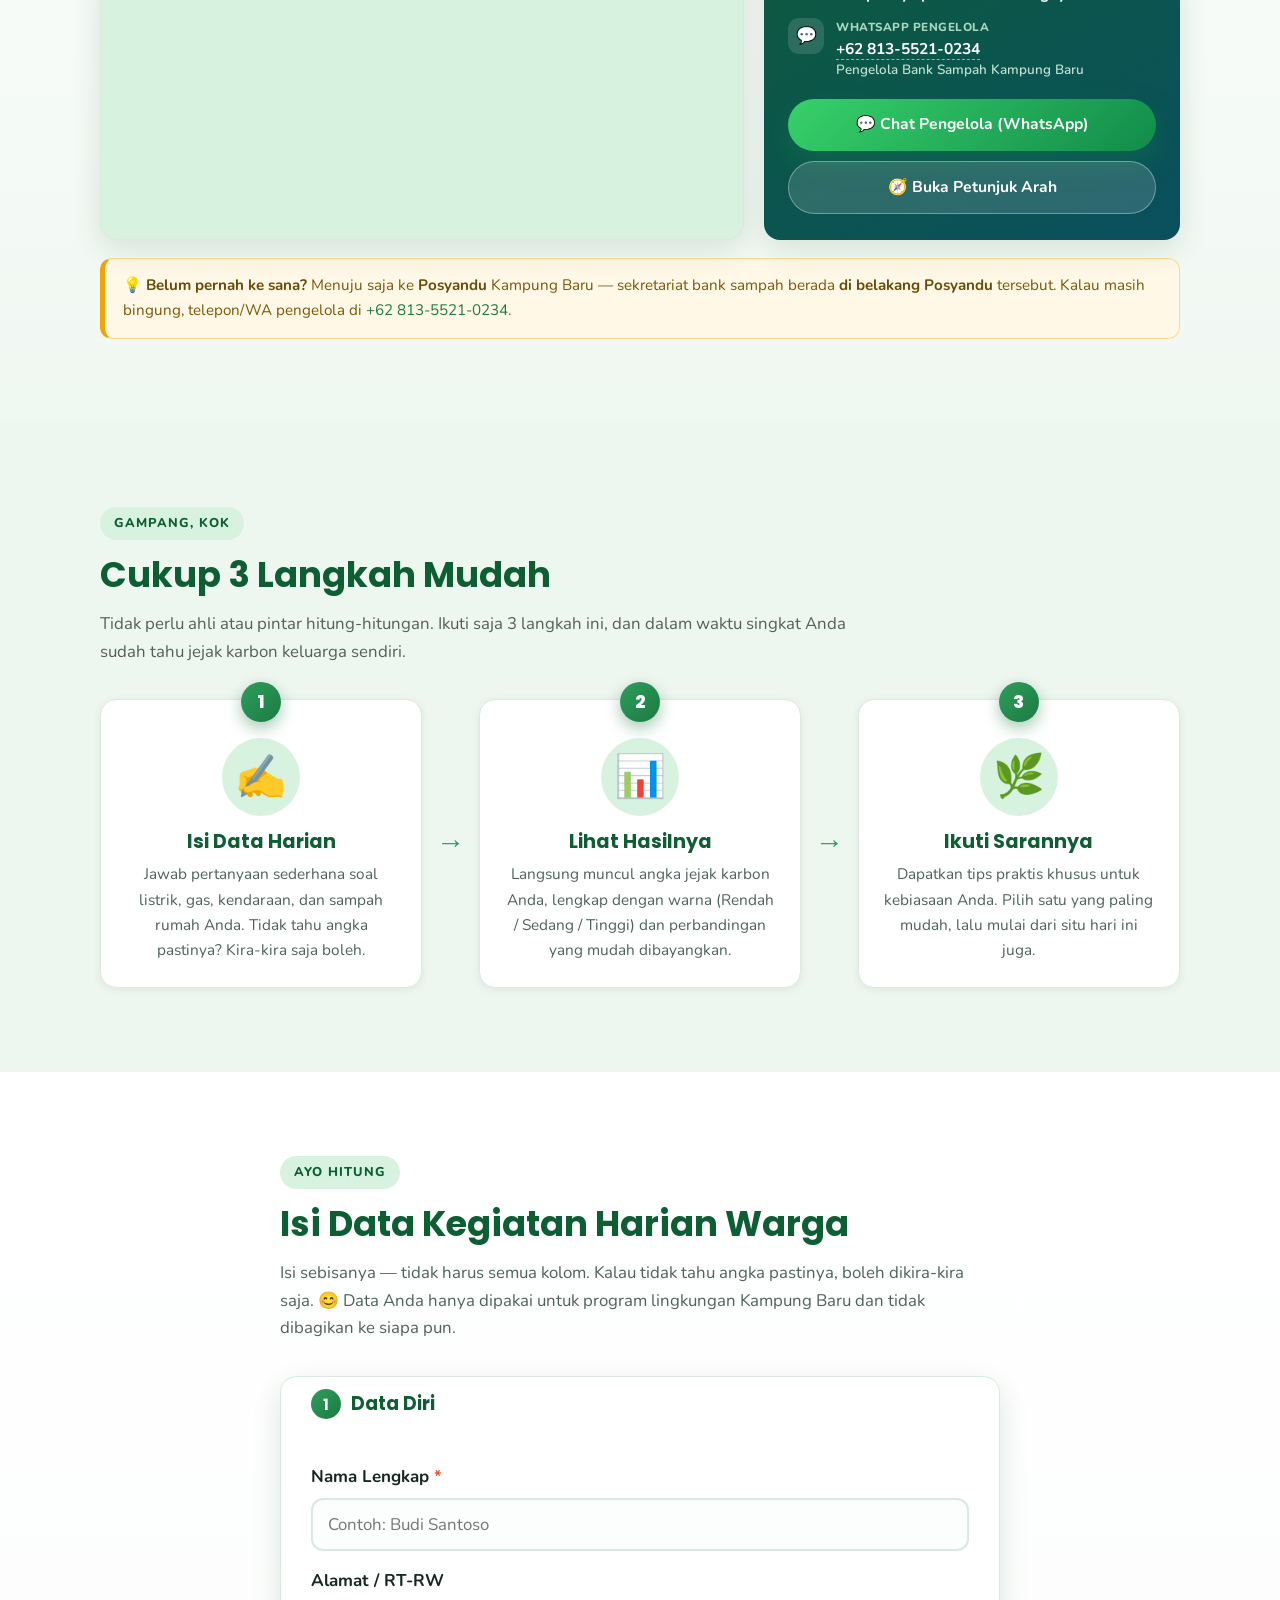
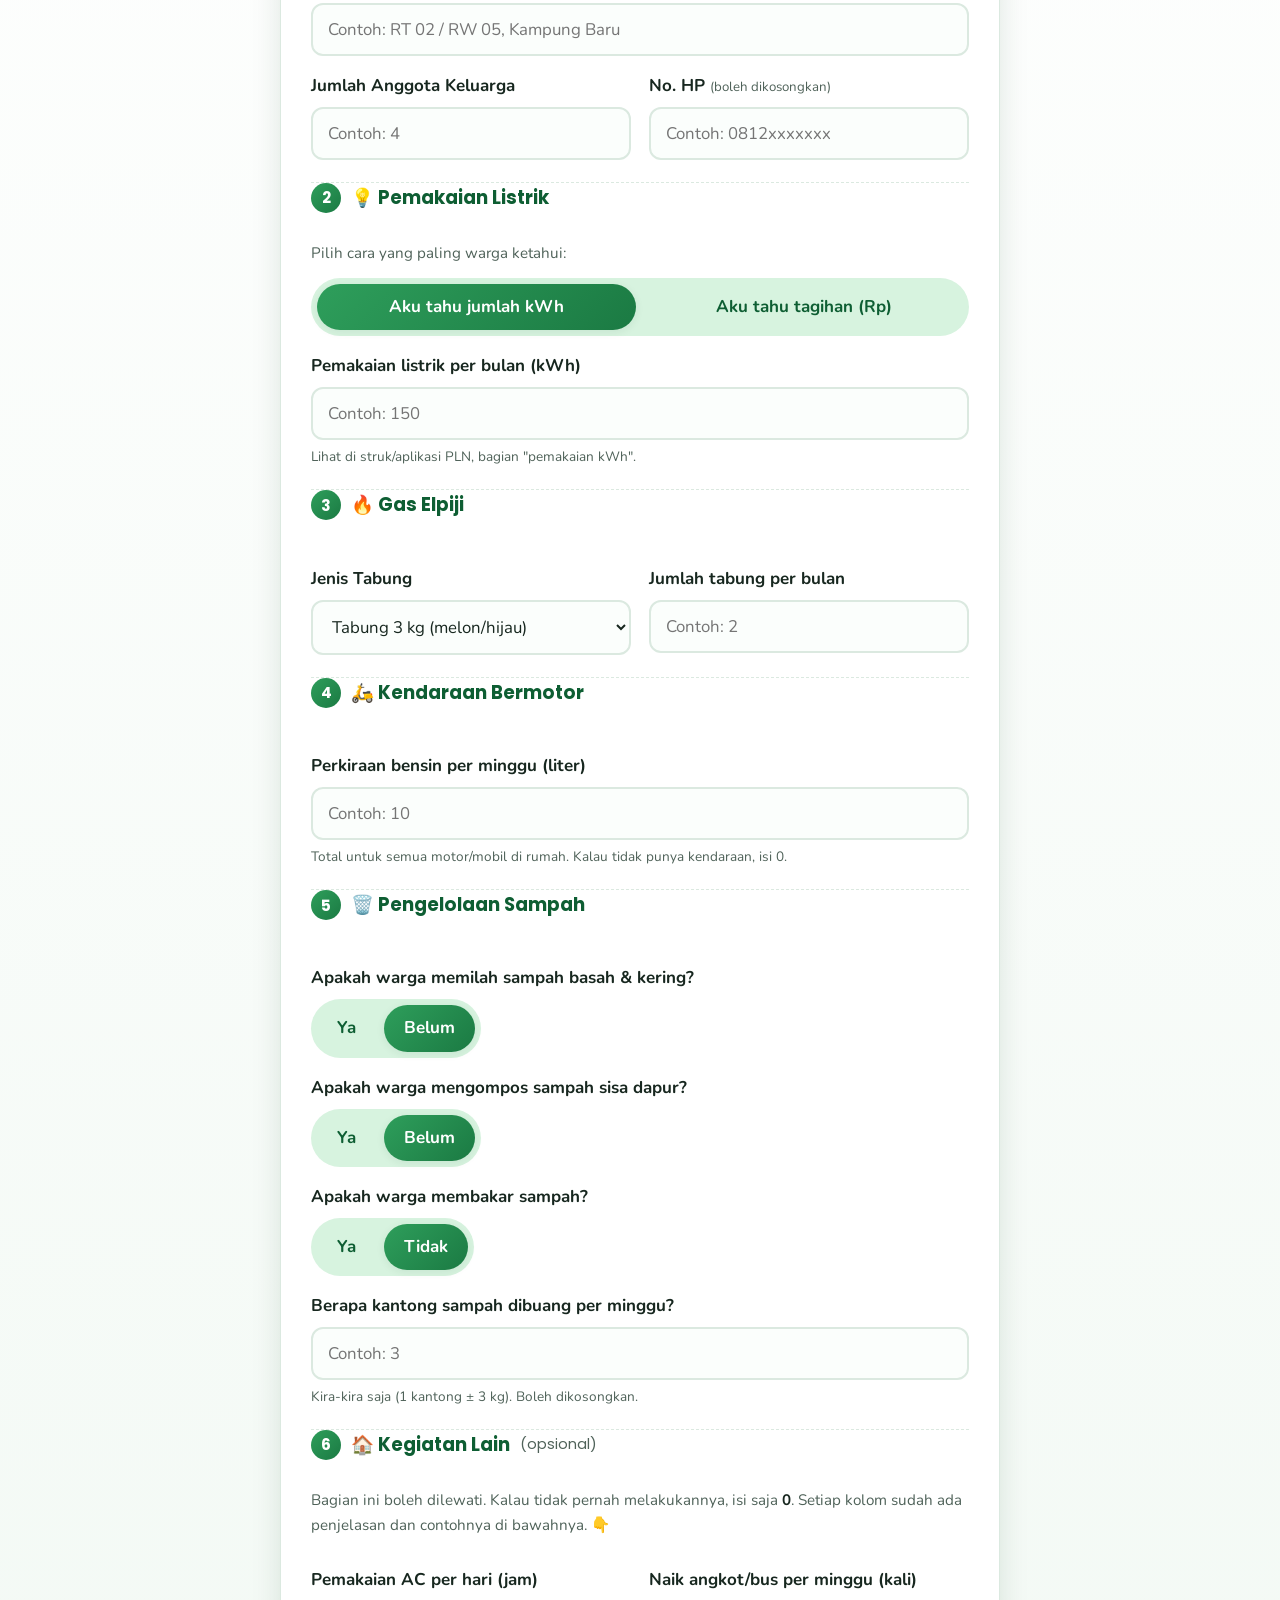
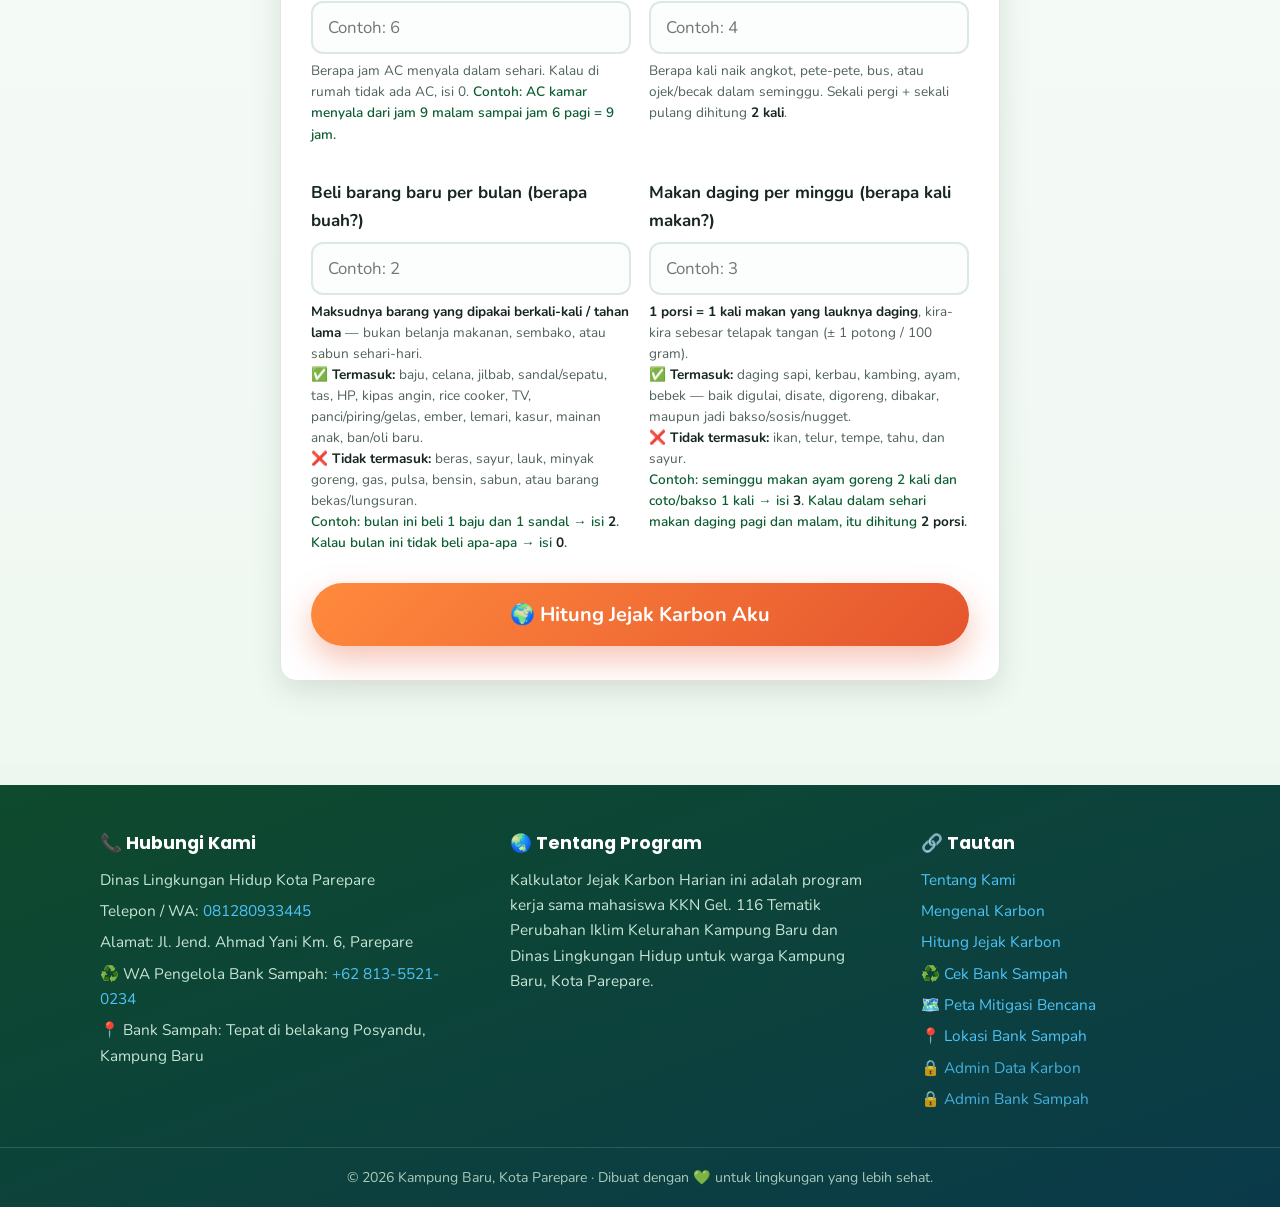
==== commit 641c5a05: "Tambah tombol keluar layar penuh di peta & jadikan LogoKKarbon ikon situs Tombol "Layar Penuh" berad" ====
--- a/index.html
+++ b/index.html
@@ -7,6 +7,11 @@
   <meta name="theme-color" content="#1b7a43">
   <title>Kalkulator Jejak Karbon Harian — Kelurahan Kampung Baru, Kecamatan Bacukiki Barat, Kota Parepare</title>
 
+  <!-- Ikon situs: tab peramban, penanda favorit, dan pintasan layar utama ponsel -->
+  <link rel="icon" type="image/png" sizes="32x32" href="assets/logo-kkarbon-32.png">
+  <link rel="icon" type="image/png" sizes="192x192" href="assets/logo-kkarbon-192.png">
+  <link rel="apple-touch-icon" href="assets/logo-kkarbon-180.png">
+
   <link rel="preconnect" href="https://fonts.googleapis.com">
   <link rel="preconnect" href="https://fonts.gstatic.com" crossorigin>
   <link href="https://fonts.googleapis.com/css2?family=Nunito:wght@400;600;700&family=Poppins:wght@600;700;800&display=swap" rel="stylesheet">
@@ -25,7 +30,7 @@
     <nav class="nav">
       <div class="nav-merek">
         <span class="logo-wrap">
-          <img class="logo" src="assets/logo-parepare.png" alt="Logo Kota Parepare"
+          <img class="logo" src="assets/logo-kkarbon-192.png" alt="Logo Kalkulator Jejak Karbon Kampung Baru"
                onerror="this.style.display='none';var f=document.getElementById('logoFallback');if(f)f.style.display='block';">
           <!-- Fallback emblem (tampil bila logo asli belum diunggah) -->
           <svg id="logoFallback" class="logo logo-fallback" viewBox="0 0 100 100" style="display:none" role="img" aria-label="Emblem Parepare">
